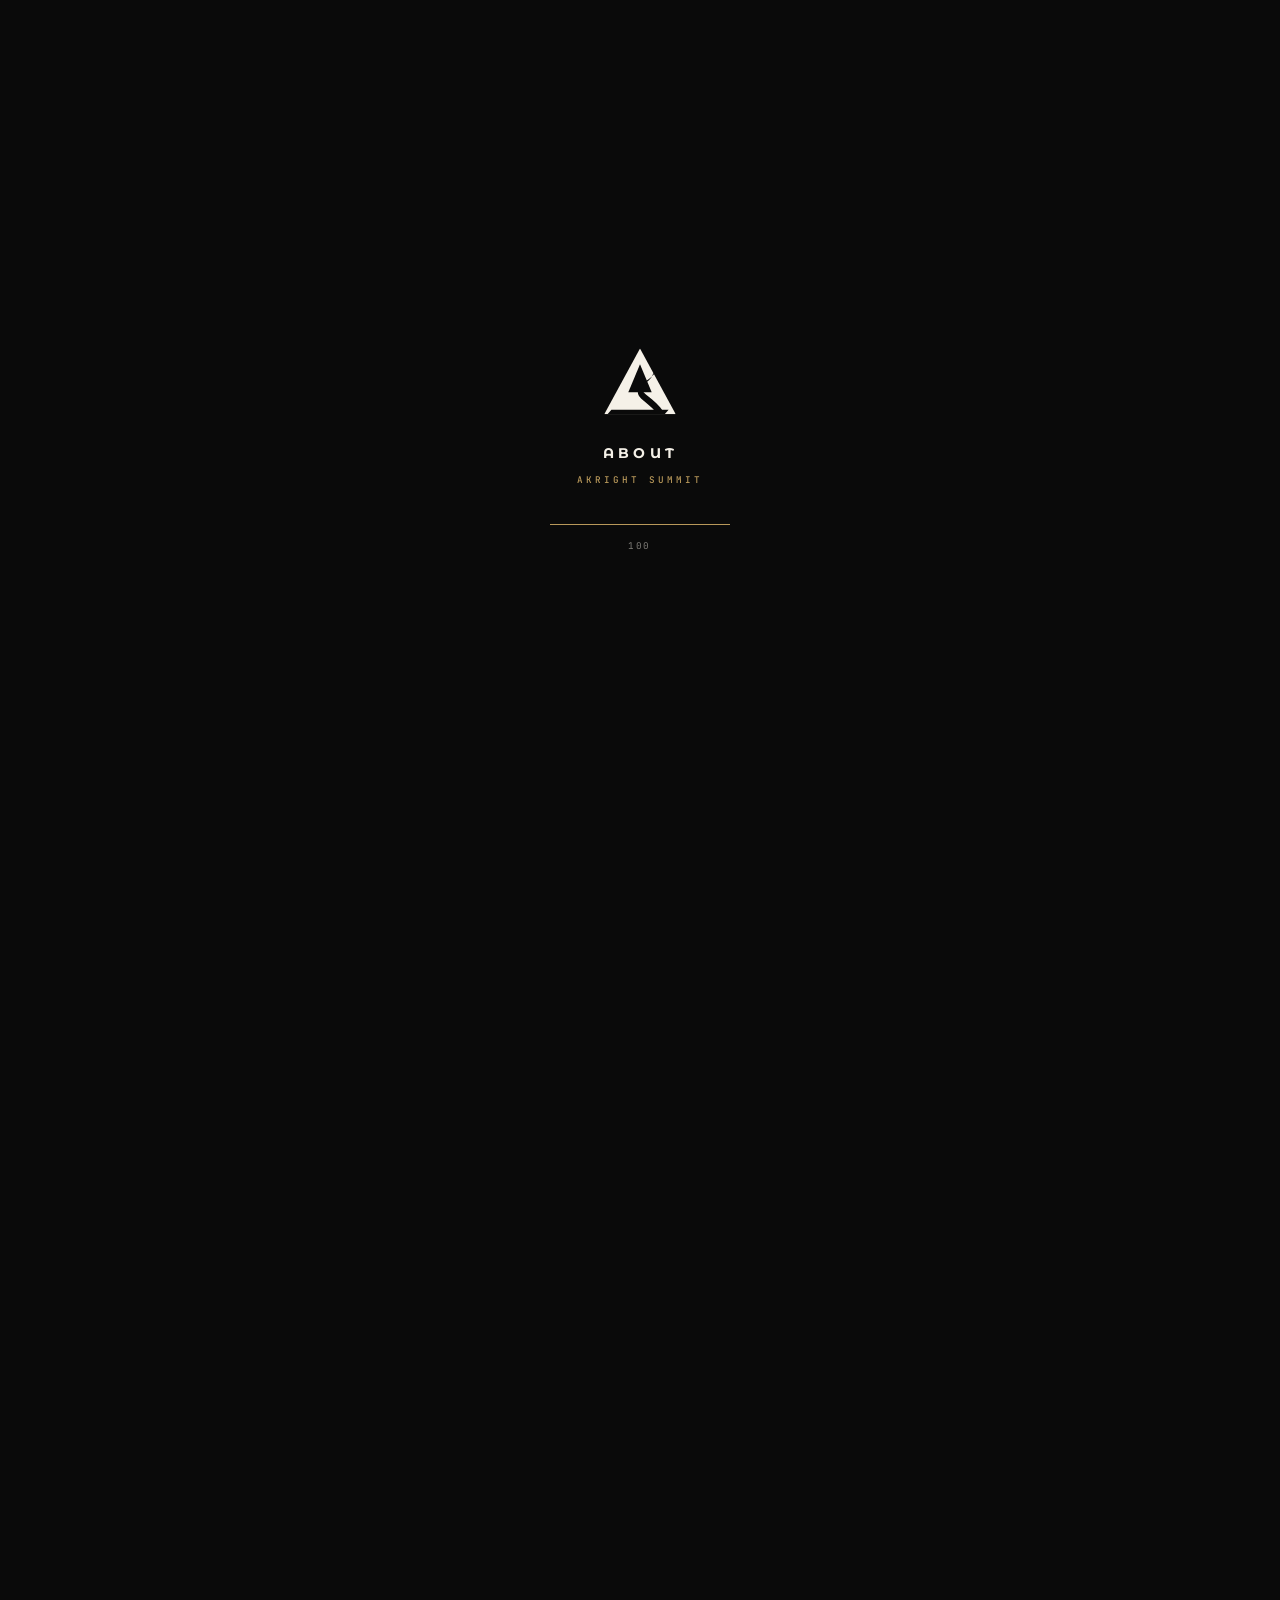
==== about/index.html @ 15108cf9 "first commit" ====
<!DOCTYPE html>
<html lang="en" class="">
<head>
<meta charset="UTF-8">
<meta name="viewport" content="width=device-width, initial-scale=1.0, viewport-fit=cover">
<meta name="theme-color" content="#0A0A0A">
<title>About — Akright Summit · The Reading Culture Restoration Foundation</title>
<meta name="description" content="The story behind Akright Summit — the Silicon Valley of Africa. A partnership between Akright City Knowledge & Innovation Hub and Oakdale Brook Mentorship.">
<script>document.documentElement.classList.add('js')</script>
<link rel="preconnect" href="https://fonts.googleapis.com">
<link rel="preconnect" href="https://fonts.gstatic.com" crossorigin>
<link href="https://fonts.googleapis.com/css2?family=Montserrat:wght@300;400;500;600;700;800;900&family=Inter:wght@300;400;500;600;700&family=JetBrains+Mono:wght@400;500&display=swap" rel="stylesheet">
<link rel="stylesheet" href="../assets/css/style.css">
<link rel="icon" type="image/svg+xml" href="../assets/logo/logo.svg">
</head>
<body class="loading">

<div class="scroll-progress" id="scrollProgress" aria-hidden="true"></div>

<div id="loader" role="status" aria-label="Loading">
  <div class="loader-mark">
    <svg viewBox="0 0 240 220" xmlns="http://www.w3.org/2000/svg" fill="currentColor">
      <defs><clipPath id="ld-clip"><path d="M120 8 L230 210 L10 210 Z"/></clipPath></defs>
      <g clip-path="url(#ld-clip)"><rect width="240" height="220"/><path d="M120 56 L156 142 L84 142 Z" fill="#0A0A0A"/><path d="M168 56 C 178 76, 158 96, 138 108 C 116 120, 122 138, 144 154 C 162 168, 180 184, 192 202 L 168 202 C 156 188, 138 174, 124 162 C 108 148, 110 130, 130 118 C 152 106, 168 88, 158 64 Z" fill="#0A0A0A"/><path d="M32 196 L208 196 L196 210 L20 210 Z" fill="#0A0A0A"/></g>
    </svg>
  </div>
  <div class="loader-brand">ABOUT</div>
  <div class="loader-sub">Akright Summit</div>
  <div class="loader-track"><div class="loader-bar"></div></div>
  <div class="loader-pct">000</div>
</div>

<nav class="nav" id="nav" aria-label="Primary">
  <a href="../index.html" class="nav-logo">
    <svg class="lg" viewBox="0 0 240 220" xmlns="http://www.w3.org/2000/svg" fill="currentColor" aria-hidden="true">
      <defs><clipPath id="nv-clip"><path d="M120 8 L230 210 L10 210 Z"/></clipPath></defs>
      <g clip-path="url(#nv-clip)"><rect width="240" height="220"/><path d="M120 56 L156 142 L84 142 Z" fill="#0A0A0A"/><path d="M168 56 C 178 76, 158 96, 138 108 C 116 120, 122 138, 144 154 C 162 168, 180 184, 192 202 L 168 202 C 156 188, 138 174, 124 162 C 108 148, 110 130, 130 118 C 152 106, 168 88, 158 64 Z" fill="#0A0A0A"/><path d="M32 196 L208 196 L196 210 L20 210 Z" fill="#0A0A0A"/></g>
    </svg>
    <span class="lg-text"><span class="top">AKRIGHT</span><span class="bot">SUMMIT</span></span>
  </a>
  <ul class="nav-links">
    <li><a href="../index.html">Home</a></li>
    <li><a href="../about/" class="active">About</a></li>
    <li><a href="../hub/">The Hub</a></li>
    <li><a href="../programs/">Programs</a></li>
    <li><a href="../launch/">Launch</a></li>
    <li><a href="../sponsor/">Sponsor</a></li>
  </ul>
  <a href="../launch/" class="nav-cta" data-magnetic="0.15">RSVP <span>→</span></a>
  <button class="nav-toggle" id="navToggle" aria-label="Toggle menu" aria-controls="mobileNav" aria-expanded="false"><span></span><span></span><span></span></button>
</nav>

<div class="mobile-nav" id="mobileNav" aria-hidden="true">
  <ul>
    <li><a href="../index.html">Home</a></li><li><a href="../about/">About</a></li><li><a href="../hub/">The Hub</a></li><li><a href="../programs/">Programs</a></li><li><a href="../launch/">Launch</a></li><li><a href="../sponsor/">Sponsor</a></li><li><a href="../contact/">Contact</a></li>
  </ul>
  <div class="mn-foot">29 August 2026 · Akright City, Uganda · <a href="mailto:hello@akrightsummit.org">hello@akrightsummit.org</a></div>
</div>

<header class="page-hero">
  <div class="container">
    <div class="crumbs"><a href="../index.html">Home</a> <span class="sep">/</span> <span>About</span></div>
    <div class="page-hero-eyebrow">Our Story · The Movement</div>
    <h1 class="page-hero-title">Built to <span class="gold">raise</span> Uganda's next generation.</h1>
    <p class="page-hero-sub">A school-powered movement under the Reading Culture Restoration Foundation — born of two organisations who together turn reading into enterprise and character into capability.</p>
    <div class="page-hero-meta">
      <div class="item"><div class="k">Foundation</div><div class="v">RCRF</div></div>
      <div class="item"><div class="k">Partners</div><div class="v">Akright × Oakdale</div></div>
      <div class="item"><div class="k">Launching</div><div class="v"><span class="gold">29 August</span> 2026</div></div>
      <div class="item"><div class="k">Headquarters</div><div class="v">Akright City, Uganda</div></div>
    </div>
  </div>
</header>

<section class="section">
  <div class="container split">
    <div class="split-sticky">
      <div class="eyebrow reveal"><span class="num">01</span><span class="line"></span><span>The Origin</span></div>
      <h2 class="h-section reveal d1">A response to a <span class="gold">national</span> shift.</h2>
    </div>
    <div>
      <p class="statement reveal">Uganda's young people are <span class="gold">reading less and scrolling more</span> — <span class="light">and the long-form thinking that builds nations is thinning out with every generation.</span></p>
      <div style="margin-top:40px" class="reveal d1">
        <p class="body-text">Akright Summit is not a literacy programme. It is an intellectual and societal transformation movement designed to produce readers, thinkers, innovators, creators, entrepreneurs, researchers, and transformational leaders — through structured reading, mentorship, public competition, and recognition.</p>
        <p class="body-text">We believe societies are built by thinkers, innovators, and visionaries — and they are developed through disciplined reading, intellectual engagement, mentorship, and the practical application of knowledge in the real world.</p>
        <p class="body-text">The journey is deliberate: <strong style="color:var(--paper); font-weight:500;">Student gets the book → Student reads &amp; prepares → School holds internal competition → Top students advance → Winners gain recognition → Students pitch ideas and connect to leaders</strong>.</p>
      </div>
      <div class="quote-card reveal d2">
        <div class="label">Strategic Line</div>
        <p class="qt">"Akright Summit turns reading into competition, competition into confidence, and confidence into enterprise thinking."</p>
        <p class="att">Reading Culture Restoration Foundation <span class="gold">·</span> Vision Brief</p>
      </div>
    </div>
  </div>
</section>

<section class="section darker">
  <div class="container">
    <div class="section-head">
      <div>
        <div class="eyebrow reveal"><span class="num">02</span><span class="line"></span><span>Vision &amp; Mission</span></div>
        <h2 class="h-section reveal d1">Why we exist.</h2>
      </div>
      <div class="right reveal d2"><p>The Foundation operates on two clear sentences — every program, every partnership, every decision pulls back to these.</p></div>
    </div>
    <div class="zones reveal d1">
      <div class="zone">
        <div class="zone-num">Vision</div>
        <h3 class="zone-name">Raise a generation of knowledgeable, innovative, purpose-driven, and solution-oriented young people.</h3>
        <p class="zone-desc">Through the restoration of a strong reading culture across schools, families, and communities — beginning in Uganda, spreading across the continent.</p>
      </div>
      <div class="zone">
        <div class="zone-num">Mission</div>
        <h3 class="zone-name">Create transformational platforms, mentorship systems, reading programmes, and innovation opportunities.</h3>
        <p class="zone-desc">That inspire young people to read deeply, think intelligently, innovate boldly, and apply knowledge practically — for personal, national, and global transformation.</p>
      </div>
    </div>
  </div>
</section>

<section class="section">
  <div class="container">
    <div class="section-head">
      <div>
        <div class="eyebrow reveal"><span class="num">03</span><span class="line"></span><span>The Partnership</span></div>
        <h2 class="h-section reveal d1">Two organisations.<br><span class="light">One whole-person promise.</span></h2>
      </div>
    </div>
    <div class="tca-grid reveal d1" style="grid-template-columns:1fr 1fr;">
      <div class="tca-item" style="border-right:1px solid var(--line);">
        <div class="tca-letter" style="font-size:clamp(2.2rem,3.6vw,3rem)">Akright City</div>
        <h3 class="tca-name" style="margin-top:14px">Knowledge &amp; Innovation Hub</h3>
        <p class="tca-desc">Focused on intellectual development, knowledge acquisition, critical thinking, innovation, entrepreneurship, and creativity. The mind side of the partnership — where ideas are built into outcomes.</p>
      </div>
      <div class="tca-item">
        <div class="tca-letter" style="font-size:clamp(2.2rem,3.6vw,3rem)">Oakdale Brook</div>
        <h3 class="tca-name" style="margin-top:14px">Mentorship</h3>
        <p class="tca-desc">Focused on character formation, identity development, values-based mentorship, emotional well-being, and personal growth. The heart side of the partnership — where character is shaped.</p>
      </div>
    </div>
    <p class="reveal d2" style="margin-top:32px; text-align:center; font-family:var(--mono); font-size:0.66rem; letter-spacing:0.22em; color:var(--gold); text-transform:uppercase;">Together: intelligent · ethical · emotionally healthy · compassionate · visionary · innovative</p>
  </div>
</section>

<section class="section darker">
  <div class="container">
    <div class="section-head">
      <div>
        <div class="eyebrow reveal"><span class="num">04</span><span class="line"></span><span>The Founder</span></div>
        <h2 class="h-section reveal d1">A founder<br><span class="gold">with a vision.</span></h2>
      </div>
      <div class="right reveal d2"><p>Dr. Anatoli Kamugisha is the founder of Akright City and the driving force behind the Summit — a builder turned visionary who is now reshaping youth thinking culture across Uganda.</p></div>
    </div>
    <div class="team reveal d1" style="grid-template-columns:repeat(4,1fr);">
      <div class="team-member">
        <div class="team-photo">
          <svg viewBox="0 0 200 280" preserveAspectRatio="xMidYMid slice" xmlns="http://www.w3.org/2000/svg">
            <defs><linearGradient id="tg1" x1="0%" y1="0%" x2="0%" y2="100%"><stop offset="0%" stop-color="#2A2520"/><stop offset="100%" stop-color="#0A0A0A"/></linearGradient></defs>
            <rect width="200" height="280" fill="url(#tg1)"/>
            <circle cx="100" cy="110" r="48" fill="#B8985A" opacity="0.9"/>
            <path d="M30 280 Q40 200 100 195 Q160 200 170 280 Z" fill="#8E7340" opacity="0.85"/>
          </svg>
        </div>
        <div class="team-info">
          <div class="team-name">Dr. Anatoli Kamugisha</div>
          <div class="team-role">Founder · Visionary</div>
          <div class="team-bio">Founder of Akright City. Property developer turned youth-thinking advocate. The driving conviction behind the Summit.</div>
        </div>
      </div>
      <div class="team-member">
        <div class="team-photo">
          <svg viewBox="0 0 200 280" preserveAspectRatio="xMidYMid slice" xmlns="http://www.w3.org/2000/svg">
            <defs><linearGradient id="tg2" x1="0%" y1="0%" x2="0%" y2="100%"><stop offset="0%" stop-color="#252220"/><stop offset="100%" stop-color="#0A0A0A"/></linearGradient></defs>
            <rect width="200" height="280" fill="url(#tg2)"/>
            <circle cx="100" cy="110" r="48" fill="#D4B873" opacity="0.85"/>
            <path d="M30 280 Q40 200 100 195 Q160 200 170 280 Z" fill="#B8985A" opacity="0.85"/>
          </svg>
        </div>
        <div class="team-info">
          <div class="team-name">Programme Director</div>
          <div class="team-role">School Pipeline · Recruitment</div>
          <div class="team-bio">Building the 36-school pipeline, coordinating LOIs, training school coordinators across the first wave.</div>
        </div>
      </div>
      <div class="team-member">
        <div class="team-photo">
          <svg viewBox="0 0 200 280" preserveAspectRatio="xMidYMid slice" xmlns="http://www.w3.org/2000/svg">
            <defs><linearGradient id="tg3" x1="0%" y1="0%" x2="0%" y2="100%"><stop offset="0%" stop-color="#2C2520"/><stop offset="100%" stop-color="#0A0A0A"/></linearGradient></defs>
            <rect width="200" height="280" fill="url(#tg3)"/>
            <circle cx="100" cy="110" r="48" fill="#B8985A" opacity="0.85"/>
            <path d="M30 280 Q40 200 100 195 Q160 200 170 280 Z" fill="#8E7340" opacity="0.95"/>
          </svg>
        </div>
        <div class="team-info">
          <div class="team-name">Operations Lead</div>
          <div class="team-role">Hub Build · Execution</div>
          <div class="team-bio">Site transformation, finishings, signage, and the launch-week operations rhythm. The maker behind the visible proof.</div>
        </div>
      </div>
      <div class="team-member">
        <div class="team-photo">
          <svg viewBox="0 0 200 280" preserveAspectRatio="xMidYMid slice" xmlns="http://www.w3.org/2000/svg">
            <defs><linearGradient id="tg4" x1="0%" y1="0%" x2="0%" y2="100%"><stop offset="0%" stop-color="#252320"/><stop offset="100%" stop-color="#0A0A0A"/></linearGradient></defs>
            <rect width="200" height="280" fill="url(#tg4)"/>
            <circle cx="100" cy="110" r="48" fill="#D4B873" opacity="0.95"/>
            <path d="M30 280 Q40 200 100 195 Q160 200 170 280 Z" fill="#B8985A" opacity="0.9"/>
          </svg>
        </div>
        <div class="team-info">
          <div class="team-name">Partnerships Lead</div>
          <div class="team-role">Sponsors · Government</div>
          <div class="team-bio">Building relationships with corporates, government, embassies, and civil society around the Summit's growth.</div>
        </div>
      </div>
    </div>
  </div>
</section>

<section class="section">
  <div class="container">
    <div class="eyebrow reveal" style="margin-bottom:40px"><span class="num">05</span><span class="line"></span><span>Numbers Behind the Movement</span></div>
    <div class="stats reveal d1">
      <div class="stat">
        <div class="n"><span data-count="2002" data-dur="2000">0</span></div>
        <div class="l">Akright City Founded</div>
        <div class="d">More than two decades of building communities, now turning to building minds.</div>
      </div>
      <div class="stat">
        <div class="n"><span data-count="1300" data-dur="2000">0</span><span class="suf">ac</span></div>
        <div class="l">Akright City Footprint</div>
        <div class="d">Acres of planned community along the Kampala–Entebbe road.</div>
      </div>
      <div class="stat">
        <div class="n">RCRF</div>
        <div class="l">The Foundation</div>
        <div class="d">Reading Culture Restoration Foundation — the umbrella under which the Summit operates.</div>
      </div>
      <div class="stat">
        <div class="n"><span class="gold">2026</span></div>
        <div class="l">Year of Launch</div>
        <div class="d">29 August 2026 — the public launch of the movement at Akright City.</div>
      </div>
    </div>
  </div>
</section>

<section class="section">
  <div class="container manifesto reveal">
    <p class="manifesto-q">A student should feel: <span class="gold">I can represent my school. I can be seen. I can win. I can build something.</span></p>
    <p class="manifesto-attr">Brand Promise <span class="gold">·</span> To the Student</p>
  </div>
</section>

<section class="section darker">
  <div class="container cta">
    <div class="eyebrow reveal" style="justify-content:center"><span class="line"></span><span>Be Part</span><span class="line"></span></div>
    <h2 class="cta-title reveal d1" style="margin-top:20px">Make this <span class="gold">yours</span>.</h2>
    <p class="cta-sub reveal d2">Student, school, parent, partner, mentor, or media — the Summit needs you. RSVP for 29 August, partner with us, or simply stay close as we build.</p>
    <div class="cta-actions reveal d2">
      <a href="../launch/" class="btn btn-gold" data-magnetic="0.15">RSVP to the Launch <span class="arrow">→</span></a>
      <a href="../sponsor/" class="btn btn-secondary" data-magnetic="0.12">Become a Sponsor</a>
    </div>
  </div>
</section>

<footer class="footer">
  <div class="container">
    <div class="footer-top">
      <div class="footer-brand">
        <div class="lg">
          <svg viewBox="0 0 240 220" xmlns="http://www.w3.org/2000/svg" fill="currentColor" aria-hidden="true">
            <defs><clipPath id="fb-clip"><path d="M120 8 L230 210 L10 210 Z"/></clipPath></defs>
            <g clip-path="url(#fb-clip)"><rect width="240" height="220"/><path d="M120 56 L156 142 L84 142 Z" fill="#0A0A0A"/><path d="M168 56 C 178 76, 158 96, 138 108 C 116 120, 122 138, 144 154 C 162 168, 180 184, 192 202 L 168 202 C 156 188, 138 174, 124 162 C 108 148, 110 130, 130 118 C 152 106, 168 88, 158 64 Z" fill="#0A0A0A"/><path d="M32 196 L208 196 L196 210 L20 210 Z" fill="#0A0A0A"/></g>
          </svg>
          <span class="lg-text"><span class="top">AKRIGHT</span><span class="bot">SUMMIT</span></span>
        </div>
        <p class="footer-tag">Raising a generation of thinkers — the Silicon Valley of Africa. Launching 29 August 2026 at Akright City, Uganda.</p>
        <div class="footer-socials"><a href="#" class="f-soc">IG</a><a href="#" class="f-soc">LI</a><a href="#" class="f-soc">X</a><a href="#" class="f-soc">YT</a></div>
      </div>
      <div class="footer-col"><h5>Explore</h5><ul><li><a href="../about/">About</a></li><li><a href="../hub/">The Hub</a></li><li><a href="../programs/">Programs</a></li><li><a href="../launch/">The Launch</a></li><li><a href="../sponsor/">Sponsorship</a></li></ul></div>
      <div class="footer-col"><h5>Get Involved</h5><ul><li><a href="../launch/">RSVP to Launch</a></li><li><a href="../contact/">School LOI</a></li><li><a href="../sponsor/">Sponsor</a></li><li><a href="../contact/">Mentor / Speak</a></li><li><a href="../contact/">Press</a></li></ul></div>
      <div class="footer-col"><h5>Stay Close</h5>
        <p style="font-family:var(--sans); font-size:0.88rem; color:rgba(245,241,232,0.6); line-height:1.65;">Weekly notes on the road to 29 August.</p>
        <form class="newsletter" onsubmit="return aksSubscribe(event)"><input type="email" placeholder="Your email" required><button type="submit">→</button></form>
      </div>
    </div>
    <div class="footer-bottom">
      <div class="footer-copy">© <span>Akright Summit</span> 2026 · A Reading Culture Restoration Foundation initiative.</div>
      <div class="footer-copy">Crafted by NS Creative · Uganda</div>
    </div>
  </div>
</footer>

<button class="to-top" id="toTop" aria-label="Back to top">↑</button>
<script src="../assets/js/script.js"></script>
</body>
</html>
---- assets/css/style.css ----
/* ====================================================================
   AKRIGHT SUMMIT v4 — PROFESSIONAL MULTI-PAGE
   Type: Montserrat (display) · Inter (body) · JetBrains Mono (labels)
   Launch: 29 August 2026 · Akright City, Uganda
   ==================================================================== */

:root{
  /* Palette */
  --black:        #0A0A0A;
  --black-2:      #111111;
  --black-3:      #181818;
  --black-4:      #242424;
  --black-5:      #2E2E2E;
  --ink:          #0A0A0A;
  --ink-2:        #2A2A2A;
  --ink-soft:     #4A4A4A;
  --ink-faint:    #8A8A8A;
  --paper:        #F5F1E8;
  --paper-2:      #ECE6D5;
  --paper-3:      #E2DAC3;
  --cream:        #FBF8F0;
  --white:        #FFFFFF;
  --gold:         #B8985A;
  --gold-light:   #D4B873;
  --gold-deep:    #8E7340;
  --gold-bright:  #E4C77A;

  --line:         rgba(245,241,232,0.10);
  --line-soft:    rgba(245,241,232,0.05);
  --line-strong:  rgba(245,241,232,0.18);
  --line-dark:    rgba(10,10,10,0.10);
  --line-dark-soft: rgba(10,10,10,0.05);
  --line-dark-strong: rgba(10,10,10,0.2);

  /* Type */
  --display: 'Montserrat', -apple-system, BlinkMacSystemFont, sans-serif;
  --sans:    'Inter', -apple-system, BlinkMacSystemFont, 'Segoe UI', sans-serif;
  --mono:    'JetBrains Mono', ui-monospace, 'SF Mono', Menlo, monospace;

  /* Type scale */
  --fs-xs:    0.625rem;
  --fs-sm:    0.75rem;
  --fs-base:  1rem;
  --fs-lg:    1.125rem;
  --fs-xl:    1.25rem;
  --fs-2xl:   1.5rem;
  --fs-3xl:   clamp(1.75rem, 3vw, 2.25rem);
  --fs-4xl:   clamp(2.25rem, 5vw, 3.5rem);
  --fs-5xl:   clamp(3rem, 7vw, 5rem);
  --fs-hero:  clamp(3.25rem, 8.5vw, 8rem);
  --fs-mega:  clamp(4rem, 12vw, 11rem);

  /* Motion */
  --ease:    cubic-bezier(0.22, 1, 0.36, 1);
  --ease-soft: cubic-bezier(0.4, 0, 0.2, 1);
  --ease-expo: cubic-bezier(0.16, 1, 0.3, 1);

  /* Rhythm */
  --pad-x:    clamp(24px, 6vw, 80px);
  --pad-y:    clamp(80px, 12vh, 160px);
  --pad-y-sm: clamp(56px, 8vh, 96px);
  --max:      1280px;
  --max-narrow: 1080px;
  --max-wide: 1440px;

  color-scheme: dark;
}

/* ==================== Reset ==================== */
*, *::before, *::after{ margin:0; padding:0; box-sizing:border-box; }

html{
  font-size:16px;
  -webkit-text-size-adjust:100%;
  scroll-behavior:smooth;
  overflow-x:hidden;
}

body{
  background:var(--black);
  color:var(--paper);
  font-family:var(--sans);
  font-weight:400;
  font-size:var(--fs-base);
  line-height:1.6;
  min-height:100svh;
  overflow-x:hidden;
  -webkit-font-smoothing:antialiased;
  -moz-osx-font-smoothing:grayscale;
  text-rendering:optimizeLegibility;
  font-feature-settings: "ss01", "cv11";
}

::selection{ background:var(--gold); color:var(--black); }

::-webkit-scrollbar{ width:8px; }
::-webkit-scrollbar-track{ background:var(--black-2); }
::-webkit-scrollbar-thumb{ background:var(--gold-deep); }
::-webkit-scrollbar-thumb:hover{ background:var(--gold); }

img, svg, video{ display:block; max-width:100%; height:auto; }
a{ color:inherit; text-decoration:none; }
button{ font:inherit; background:none; border:none; cursor:pointer; color:inherit; }
input, textarea, select{ font:inherit; color:inherit; }

:focus-visible{ outline:2px solid var(--gold); outline-offset:3px; }

/* ==================== Typography ==================== */
.display{
  font-family:var(--display); font-weight:700;
  line-height:0.96; letter-spacing:-0.025em;
}

.eyebrow{
  display:inline-flex; align-items:center; gap:14px;
  font-family:var(--mono);
  font-size:var(--fs-xs); font-weight:500;
  letter-spacing:0.24em; text-transform:uppercase;
  color:var(--gold);
}
.eyebrow .line{ width:32px; height:1px; background:var(--gold); display:inline-block; opacity:0.7; }
.eyebrow .num{ color:var(--gold-light); }

.h-section{
  font-family:var(--display); font-weight:700;
  font-size:var(--fs-5xl);
  line-height:1; letter-spacing:-0.03em;
  color:var(--paper);
  margin-top:24px;
}
.h-section .gold{ color:var(--gold); }
.h-section .light{ font-weight:300; color:var(--ink-faint); }

.lede{
  font-family:var(--sans); font-weight:300;
  font-size:clamp(1.05rem, 1.4vw, 1.25rem);
  line-height:1.65;
  color:rgba(245,241,232,0.75);
}
.body-text{
  font-size:1rem; font-weight:400;
  line-height:1.7;
  color:rgba(245,241,232,0.7);
}
.body-text + .body-text{ margin-top:1.25em; }

.text-gold{ color:var(--gold); }
.text-faint{ color:rgba(245,241,232,0.45); }

.label{
  font-family:var(--mono);
  font-size:0.62rem; font-weight:500;
  letter-spacing:0.22em; text-transform:uppercase;
  color:var(--gold);
}

/* ==================== Layout ==================== */
.section{ padding:var(--pad-y) var(--pad-x); position:relative; z-index:3; }
.section.tight{ padding-block:var(--pad-y-sm); }
.section.light{ background:var(--paper); color:var(--ink); }
.section.light .h-section{ color:var(--ink); }
.section.light .body-text{ color:var(--ink-soft); }
.section.light .lede{ color:var(--ink-soft); }
.section.light .eyebrow{ color:var(--gold-deep); }
.section.light .eyebrow .num{ color:var(--gold-deep); }
.section.light .eyebrow .line{ background:var(--gold-deep); }
.section.light .label{ color:var(--gold-deep); }
.section.light .text-faint{ color:rgba(10,10,10,0.45); }
.section.dark{ background:var(--black); }
.section.darker{ background:#050505; }

.container{ max-width:var(--max); margin:0 auto; width:100%; }
.container.narrow{ max-width:var(--max-narrow); }
.container.wide{ max-width:var(--max-wide); }

/* ==================== Buttons ==================== */
.btn{
  display:inline-flex; align-items:center; gap:10px;
  font-family:var(--sans);
  font-size:0.82rem; font-weight:600;
  padding:18px 30px;
  min-height:52px;
  border:1px solid transparent;
  cursor:pointer; position:relative; overflow:hidden;
  transition:color .35s var(--ease), background .35s var(--ease), border-color .35s var(--ease), transform .25s var(--ease);
  white-space:nowrap;
  isolation:isolate; will-change:transform;
  border-radius:0;
  text-align:center; justify-content:center;
}
.btn:active{ transform:scale(0.98); }
.btn .arrow{ display:inline-block; transition:transform .35s var(--ease); font-weight:400; }
.btn:hover .arrow{ transform:translateX(5px); }

.btn-primary{ background:var(--paper); color:var(--black); border-color:var(--paper); }
.btn-primary:hover{ background:var(--gold); border-color:var(--gold); color:var(--black); }
.btn-gold{ background:var(--gold); color:var(--black); border-color:var(--gold); }
.btn-gold:hover{ background:var(--gold-bright); border-color:var(--gold-bright); }
.btn-secondary{ background:transparent; color:var(--paper); border-color:rgba(245,241,232,0.25); }
.btn-secondary:hover{ border-color:var(--paper); background:rgba(245,241,232,0.05); }
.btn-sm{ padding:13px 22px; min-height:42px; font-size:0.75rem; }
.btn-lg{ padding:22px 36px; min-height:60px; font-size:0.88rem; }

.section.light .btn-primary{ background:var(--ink); color:var(--paper); border-color:var(--ink); }
.section.light .btn-primary:hover{ background:var(--gold); border-color:var(--gold); color:var(--ink); }
.section.light .btn-secondary{ color:var(--ink); border-color:rgba(10,10,10,0.2); }
.section.light .btn-secondary:hover{ border-color:var(--ink); background:rgba(10,10,10,0.04); }

.text-link{
  display:inline-flex; align-items:center; gap:8px;
  font-family:var(--sans); font-size:0.85rem; font-weight:500;
  color:var(--paper); position:relative;
}
.text-link::after{
  content:''; position:absolute; left:0; bottom:-3px;
  width:100%; height:1px; background:var(--gold);
  transform:scaleX(0); transform-origin:left;
  transition:transform .4s var(--ease);
}
.text-link:hover::after{ transform:scaleX(1); }
.text-link .arrow{ transition:transform .35s var(--ease); }
.text-link:hover .arrow{ transform:translateX(5px); }
.section.light .text-link{ color:var(--ink); }
.section.light .text-link::after{ background:var(--gold-deep); }

/* ==================== Navigation ==================== */
.nav{
  position:fixed; top:0; left:0; right:0; z-index:900;
  display:flex; align-items:center; justify-content:space-between;
  padding:20px var(--pad-x);
  transition:padding .35s var(--ease), background .35s var(--ease), border-color .35s var(--ease), transform .5s var(--ease);
  border-bottom:1px solid transparent;
}
.nav.scrolled{
  background:rgba(10,10,10,0.88);
  backdrop-filter:blur(22px) saturate(140%);
  -webkit-backdrop-filter:blur(22px) saturate(140%);
  border-bottom:1px solid var(--line);
  padding:14px var(--pad-x);
}
.nav.hidden{ transform:translateY(-100%); }

.nav-logo{
  display:flex; align-items:center; gap:12px;
  position:relative; z-index:2; color:var(--paper);
}
.nav-logo .lg{ width:30px; height:auto; transition:transform .6s var(--ease); }
.nav-logo:hover .lg{ transform:rotate(-8deg); }
.nav-logo .lg-text{ display:flex; flex-direction:column; line-height:1; }
.nav-logo .lg-text .top{
  font-family:var(--display); font-size:0.95rem; font-weight:700;
  letter-spacing:0.12em; color:var(--paper);
}
.nav-logo .lg-text .bot{
  font-family:var(--mono); font-size:0.5rem; font-weight:500;
  letter-spacing:0.36em; color:var(--gold);
  margin-top:4px; text-transform:uppercase;
}

.nav-links{ display:flex; align-items:center; gap:28px; list-style:none; }
.nav-links a{
  font-family:var(--sans);
  font-size:0.82rem; font-weight:500;
  color:rgba(245,241,232,0.7);
  position:relative;
  transition:color .3s;
  padding:8px 0;
  min-height:44px;
  display:inline-flex; align-items:center;
}
.nav-links a:hover, .nav-links a.active{ color:var(--paper); }
.nav-links a.active::before{
  content:''; position:absolute; bottom:6px; left:50%;
  width:4px; height:4px; background:var(--gold); border-radius:50%;
  transform:translateX(-50%);
}

.nav-cta{
  font-family:var(--sans);
  font-size:0.82rem; font-weight:600;
  color:var(--black); background:var(--paper);
  padding:12px 22px; min-height:44px;
  transition:background .3s var(--ease), color .3s var(--ease);
  display:inline-flex; align-items:center; gap:8px;
}
.nav-cta:hover{ background:var(--gold); color:var(--black); }

.nav-toggle{
  display:none; flex-direction:column; gap:6px;
  width:36px; height:44px;
  cursor:pointer; background:none; border:none;
  align-items:center; justify-content:center;
  position:relative; z-index:1001;
}
.nav-toggle span{ width:24px; height:1.5px; background:var(--paper); transition:transform .35s var(--ease), opacity .25s; display:block; }

/* Mobile drawer */
.mobile-nav{
  position:fixed; inset:0; z-index:999;
  background:var(--black);
  display:flex; flex-direction:column; justify-content:center;
  padding:0 var(--pad-x);
  transform:translateY(-100%);
  transition:transform .6s var(--ease);
  overflow-y:auto;
}
.mobile-nav.open{ transform:translateY(0); }
.mobile-nav > ul{ list-style:none; counter-reset:mnav; }
.mobile-nav li{ overflow:hidden; }
.mobile-nav > ul > li > a{
  display:flex; align-items:baseline; gap:16px;
  font-family:var(--display);
  font-size:clamp(1.6rem, 7.5vw, 2.6rem);
  font-weight:700; line-height:1.3;
  letter-spacing:-0.02em;
  color:var(--paper);
  padding:6px 0;
  transform:translateY(110%);
  transition:transform .65s var(--ease), color .3s, padding-left .3s var(--ease);
}
.mobile-nav > ul > li > a::before{
  counter-increment:mnav;
  content:'0' counter(mnav);
  font-family:var(--mono);
  font-size:0.55rem; font-weight:500;
  letter-spacing:0.22em;
  color:var(--gold);
  vertical-align:super; opacity:0.7;
  flex-shrink:0;
}
.mobile-nav.open > ul > li > a{ transform:translateY(0); }
.mobile-nav.open > ul > li:nth-child(1) > a{ transition-delay:.15s; }
.mobile-nav.open > ul > li:nth-child(2) > a{ transition-delay:.21s; }
.mobile-nav.open > ul > li:nth-child(3) > a{ transition-delay:.27s; }
.mobile-nav.open > ul > li:nth-child(4) > a{ transition-delay:.33s; }
.mobile-nav.open > ul > li:nth-child(5) > a{ transition-delay:.39s; }
.mobile-nav.open > ul > li:nth-child(6) > a{ transition-delay:.45s; }
.mobile-nav.open > ul > li:nth-child(7) > a{ transition-delay:.51s; }
.mobile-nav > ul > li > a:hover{ color:var(--gold); }
.mobile-nav .mn-foot{
  margin-top:40px; padding-top:24px;
  border-top:1px solid var(--line);
  font-family:var(--mono);
  font-size:0.66rem; letter-spacing:0.12em;
  color:rgba(245,241,232,0.5);
  opacity:0; transform:translateY(20px);
  transition:opacity .5s ease .55s, transform .5s var(--ease) .55s;
}
.mobile-nav.open .mn-foot{ opacity:1; transform:translateY(0); }
.mobile-nav .mn-foot a{ color:var(--gold); }

/* ==================== Preloader ==================== */
html:not(.js) #loader{ display:none; }
.js body.loading{ overflow:hidden; height:100svh; }

#loader{
  position:fixed; inset:0; z-index:9999;
  background:var(--black);
  display:flex; flex-direction:column;
  align-items:center; justify-content:center;
}
#loader.done{ transform:translateY(-100%); transition:transform 1s var(--ease) .15s; }
.loader-mark{
  width:clamp(60px, 9vw, 78px);
  opacity:0; transform:translateY(12px);
  animation:loadIn .8s var(--ease) .15s forwards;
  color:var(--paper);
}
.loader-mark svg{ width:100%; display:block; }
.loader-brand{
  font-family:var(--display); font-weight:700;
  font-size:0.9rem; letter-spacing:0.28em;
  color:var(--paper); margin-top:24px;
  opacity:0; animation:loadIn .8s var(--ease) .3s forwards;
}
.loader-sub{
  font-family:var(--mono);
  font-size:0.58rem; font-weight:500;
  letter-spacing:0.32em; text-transform:uppercase;
  color:var(--gold); margin-top:8px;
  opacity:0; animation:loadIn .8s var(--ease) .45s forwards;
}
.loader-track{
  width:min(180px, 50vw); height:1px;
  background:var(--line); margin-top:36px;
  position:relative; overflow:hidden;
  opacity:0; animation:fadeIn .35s ease .5s forwards;
}
.loader-bar{
  position:absolute; left:0; top:0; height:100%; width:0;
  background:var(--gold);
  animation:loadBar 1.6s var(--ease-soft) .55s forwards;
}
.loader-pct{
  font-family:var(--mono); font-variant-numeric:tabular-nums;
  font-size:0.58rem; letter-spacing:0.2em;
  color:rgba(245,241,232,0.5);
  margin-top:14px;
  opacity:0; animation:fadeIn .35s ease .55s forwards;
}
@keyframes loadIn{ to{ opacity:1; transform:none; } }
@keyframes fadeIn{ to{ opacity:1; } }
@keyframes loadBar{ 0%{width:0} 70%{width:75%} 100%{width:100%} }

/* ==================== Reveals ==================== */
.js .reveal{
  opacity:0; transform:translateY(28px);
  transition:opacity .8s var(--ease), transform .8s var(--ease);
}
.js .reveal.is-visible{ opacity:1; transform:none; }
.js .reveal.d1{ transition-delay:.08s; }
.js .reveal.d2{ transition-delay:.16s; }
.js .reveal.d3{ transition-delay:.24s; }
.js .reveal.d4{ transition-delay:.32s; }
.js .reveal.d5{ transition-delay:.40s; }

/* ==================== Scroll progress + back to top ==================== */
.scroll-progress{
  position:fixed; top:0; left:0;
  height:2px; width:0;
  background:var(--gold);
  z-index:1000;
  transition:width .1s linear;
}
.to-top{
  position:fixed; bottom:24px; right:24px; z-index:600;
  width:44px; height:44px;
  background:var(--paper); color:var(--black);
  display:flex; align-items:center; justify-content:center;
  font-size:0.9rem;
  opacity:0; pointer-events:none; transform:translateY(10px);
  transition:all .4s var(--ease);
  border:none;
}
.to-top.show{ opacity:1; pointer-events:all; transform:none; }
.to-top:hover{ background:var(--gold); }

/* ==================== Hero (home) ==================== */
.hero{
  position:relative; min-height:100svh;
  display:flex; flex-direction:column;
  padding:clamp(120px,16vh,160px) var(--pad-x) clamp(60px,8vh,90px);
  overflow:hidden;
}
.hero::before{
  content:''; position:absolute; inset:0; z-index:0; pointer-events:none;
  background:
    radial-gradient(ellipse 70% 50% at 85% 15%, rgba(184,152,90,0.16), transparent 60%),
    radial-gradient(ellipse 50% 35% at 15% 85%, rgba(184,152,90,0.08), transparent 60%);
}
.hero-meta{
  position:relative; z-index:2;
  display:flex; justify-content:space-between; align-items:center;
  gap:20px; margin-bottom:auto;
  padding-bottom:60px;
  font-family:var(--mono); font-size:0.62rem;
  letter-spacing:0.24em; text-transform:uppercase;
  color:rgba(245,241,232,0.55);
}
.hero-meta .l, .hero-meta .r{ display:flex; align-items:center; gap:14px; flex-wrap:wrap; }
.hero-meta .dot{ width:4px; height:4px; background:var(--gold); border-radius:50%; }

.hero-body{
  position:relative; z-index:2;
  flex:1; display:flex; flex-direction:column; justify-content:flex-end;
}

.hero-eyebrow{
  display:inline-flex; align-items:center; gap:12px;
  font-family:var(--mono);
  font-size:0.7rem; font-weight:500;
  letter-spacing:0.3em; text-transform:uppercase;
  color:var(--gold);
  margin-bottom:32px;
}
.hero-eyebrow::before{ content:''; width:36px; height:1px; background:var(--gold); display:inline-block; }

.hero-title{
  font-family:var(--display); font-size:var(--fs-hero);
  font-weight:800; line-height:0.95;
  letter-spacing:-0.035em; color:var(--paper);
  max-width:16ch;
}
.hero-title .gold{ color:var(--gold); }
.hero-title .light{ font-weight:300; color:var(--ink-faint); }

.hero-sub{
  font-family:var(--sans); font-weight:300;
  font-size:clamp(1rem, 1.2vw, 1.18rem); line-height:1.65;
  color:rgba(245,241,232,0.7);
  max-width:54ch; margin-top:32px;
}

.hero-actions{
  display:flex; gap:12px; flex-wrap:wrap; margin-top:40px;
}

.hero-foot{
  position:relative; z-index:2;
  display:grid; grid-template-columns:repeat(4, 1fr);
  gap:clamp(20px, 2.5vw, 40px);
  margin-top:80px;
  padding-top:32px;
  border-top:1px solid var(--line);
}
.hero-stat .k{
  font-family:var(--mono); font-size:0.58rem; font-weight:500;
  letter-spacing:0.26em; text-transform:uppercase;
  color:rgba(245,241,232,0.5);
}
.hero-stat .v{
  font-family:var(--display); font-weight:700;
  font-size:clamp(1.1rem, 1.6vw, 1.4rem);
  line-height:1; color:var(--paper);
  margin-top:12px; letter-spacing:-0.01em;
}
.hero-stat .v .gold{ color:var(--gold); }

/* hero animation */
.js .hero-anim{ opacity:0; transform:translateY(28px); }
.hero-ready .hero-anim{ animation:heroUp 1s var(--ease-expo) forwards; }
.hero-ready .hero-anim.a1{ animation-delay:.05s }
.hero-ready .hero-anim.a2{ animation-delay:.15s }
.hero-ready .hero-anim.a3{ animation-delay:.27s }
.hero-ready .hero-anim.a4{ animation-delay:.39s }
.hero-ready .hero-anim.a5{ animation-delay:.51s }
.hero-ready .hero-anim.a6{ animation-delay:.63s }
@keyframes heroUp{ to{ opacity:1; transform:none; } }

.js .hero-title .line-wrap{ display:block; overflow:hidden; padding-bottom:0.08em; }
.js .hero-title .line-wrap > span{ display:block; transform:translateY(110%); }
.hero-ready .hero-title .line-wrap > span{ animation:titleUp 1.1s var(--ease-expo) forwards; }
.hero-ready .hero-title .line-wrap.l1 > span{ animation-delay:.15s; }
.hero-ready .hero-title .line-wrap.l2 > span{ animation-delay:.27s; }
.hero-ready .hero-title .line-wrap.l3 > span{ animation-delay:.39s; }
@keyframes titleUp{ to{ transform:translateY(0); } }

/* ==================== Page Hero (inner pages) ==================== */
.page-hero{
  padding:clamp(140px,18vh,200px) var(--pad-x) clamp(60px,9vh,110px);
  position:relative; overflow:hidden;
  border-bottom:1px solid var(--line);
}
.page-hero::before{
  content:''; position:absolute; inset:0; z-index:0; pointer-events:none;
  background:
    radial-gradient(ellipse 50% 40% at 85% 30%, rgba(184,152,90,0.13), transparent 60%);
}
.page-hero .container{ position:relative; z-index:2; }
.page-hero-eyebrow{
  display:inline-flex; align-items:center; gap:12px;
  font-family:var(--mono);
  font-size:0.68rem; font-weight:500;
  letter-spacing:0.3em; text-transform:uppercase;
  color:var(--gold);
  margin-bottom:24px;
}
.page-hero-eyebrow::before{ content:''; width:32px; height:1px; background:var(--gold); display:inline-block; }
.page-hero-title{
  font-family:var(--display); font-weight:800;
  font-size:clamp(2.8rem, 7vw, 6rem);
  line-height:0.96;
  letter-spacing:-0.035em;
  color:var(--paper);
  max-width:16ch;
}
.page-hero-title .gold{ color:var(--gold); }
.page-hero-title .light{ font-weight:300; color:var(--ink-faint); }
.page-hero-sub{
  font-family:var(--sans); font-weight:300;
  font-size:clamp(1.05rem, 1.3vw, 1.22rem); line-height:1.65;
  color:rgba(245,241,232,0.75);
  max-width:60ch; margin-top:28px;
}
.page-hero-meta{
  display:flex; gap:32px; flex-wrap:wrap;
  margin-top:48px; padding-top:24px;
  border-top:1px solid var(--line);
}
.page-hero-meta .item{ display:flex; flex-direction:column; gap:6px; }
.page-hero-meta .k{
  font-family:var(--mono); font-size:0.56rem; font-weight:500;
  letter-spacing:0.24em; text-transform:uppercase;
  color:rgba(245,241,232,0.5);
}
.page-hero-meta .v{
  font-family:var(--display); font-weight:600;
  font-size:1.05rem; color:var(--paper);
  letter-spacing:-0.01em;
}
.page-hero-meta .v .gold{ color:var(--gold); }

/* Breadcrumb */
.crumbs{
  display:flex; align-items:center; gap:10px;
  font-family:var(--mono); font-size:0.6rem; font-weight:500;
  letter-spacing:0.22em; text-transform:uppercase;
  color:rgba(245,241,232,0.45);
  margin-bottom:32px;
}
.crumbs a{ color:rgba(245,241,232,0.45); transition:color .3s; }
.crumbs a:hover{ color:var(--gold); }
.crumbs .sep{ color:var(--gold); opacity:0.6; }

/* ==================== Marquee ==================== */
.marquee{
  background:var(--paper); color:var(--ink);
  padding:18px 0; overflow:hidden;
  position:relative; z-index:3;
  border-block:1px solid var(--paper-3);
}
.marquee-track{ display:flex; width:max-content; animation:marquee 40s linear infinite; }
.marquee:hover .marquee-track{ animation-play-state:paused; }
.marquee-item{
  font-family:var(--display); font-weight:600;
  font-size:0.95rem;
  text-transform:uppercase; letter-spacing:0.18em;
  padding:0 24px;
  display:flex; align-items:center; gap:24px;
  white-space:nowrap;
}
.marquee-item .sep{ display:inline-block; width:6px; height:6px; background:var(--gold); border-radius:50%; }
@keyframes marquee{ to{ transform:translateX(-50%); } }

/* ==================== Section head ==================== */
.section-head{
  display:grid; grid-template-columns:1fr 1fr;
  gap:clamp(32px, 5vw, 80px);
  align-items:end;
  margin-bottom:60px;
}
.section-head .right{ max-width:46ch; }
.section-head .right p{
  font-family:var(--sans); font-weight:300;
  font-size:clamp(1rem, 1.15vw, 1.1rem); line-height:1.7;
  color:rgba(245,241,232,0.65);
}
.section.light .section-head .right p{ color:var(--ink-soft); }

/* ==================== Stats ==================== */
.stats{
  display:grid; grid-template-columns:repeat(4,1fr);
  border-top:1px solid var(--line);
}
.stat{
  padding:48px 24px 16px;
  border-right:1px solid var(--line);
  position:relative;
  transition:background .35s var(--ease);
}
.stat:last-child{ border-right:none; }
.stat:hover{ background:rgba(255,255,255,0.02); }
.stat::after{
  content:''; position:absolute; bottom:-1px; left:0;
  width:0; height:2px; background:var(--gold);
  transition:width .5s var(--ease);
}
.stat:hover::after{ width:100%; }
.stat .n{
  font-family:var(--display); font-weight:800;
  font-size:clamp(2.4rem, 4.2vw, 3.4rem);
  line-height:1; color:var(--paper);
  font-variant-numeric:tabular-nums;
  letter-spacing:-0.03em;
  display:flex; align-items:baseline; gap:4px;
}
.stat .n .suf{ font-size:0.45em; color:var(--gold); font-family:var(--mono); font-weight:500; letter-spacing:0.05em; }
.stat .n .pre{ font-size:0.55em; color:var(--gold); font-weight:600; }
.stat .l{
  font-family:var(--mono); font-size:0.58rem; font-weight:500;
  letter-spacing:0.22em; text-transform:uppercase;
  color:rgba(245,241,232,0.55); margin-top:18px;
}
.stat .d{
  font-family:var(--sans); font-size:0.82rem; line-height:1.6;
  color:rgba(245,241,232,0.55); margin-top:12px;
}
.section.light .stats{ border-color:var(--line-dark); }
.section.light .stat{ border-right-color:var(--line-dark); }
.section.light .stat:hover{ background:rgba(10,10,10,0.025); }
.section.light .stat .n{ color:var(--ink); }
.section.light .stat .l{ color:rgba(10,10,10,0.55); }
.section.light .stat .d{ color:rgba(10,10,10,0.55); }

/* ==================== Split layout ==================== */
.split{
  display:grid; grid-template-columns:0.4fr 0.6fr;
  gap:clamp(40px, 6vw, 100px);
  align-items:start;
}
.split-sticky{ position:sticky; top:120px; }

.statement{
  font-family:var(--display); font-weight:600;
  font-size:clamp(1.6rem, 3vw, 2.4rem);
  line-height:1.25;
  letter-spacing:-0.02em;
  color:var(--paper);
}
.statement .gold{ color:var(--gold); }
.statement .light{ color:var(--ink-faint); font-weight:400; }
.section.light .statement{ color:var(--ink); }
.section.light .statement .light{ color:var(--ink-faint); }

/* Quote card */
.quote-card{
  background:var(--black-2);
  border:1px solid var(--line);
  padding:36px;
  margin-top:48px;
  position:relative;
}
.quote-card::before{
  content:''; position:absolute; top:0; left:0;
  width:80px; height:2px; background:var(--gold);
}
.section.light .quote-card{ background:var(--cream); border-color:var(--line-dark); }
.quote-card .label{ font-family:var(--mono); font-size:0.58rem; letter-spacing:0.24em; color:var(--gold); text-transform:uppercase; }
.quote-card .qt{
  font-family:var(--display); font-weight:500;
  font-size:clamp(1.15rem, 1.7vw, 1.4rem); line-height:1.5;
  color:var(--paper); margin-top:16px;
  letter-spacing:-0.01em;
}
.section.light .quote-card .qt{ color:var(--ink); }
.quote-card .att{
  font-family:var(--mono); font-size:0.62rem; font-weight:500;
  letter-spacing:0.16em; text-transform:uppercase;
  color:rgba(245,241,232,0.55); margin-top:20px;
}
.section.light .quote-card .att{ color:rgba(10,10,10,0.55); }
.quote-card .att .gold{ color:var(--gold); }

/* ==================== Zone grid ==================== */
.zones{
  display:grid;
  grid-template-columns:repeat(2, 1fr);
  gap:16px;
}
.zone{
  background:var(--black-2);
  border:1px solid var(--line);
  padding:40px;
  position:relative;
  transition:border-color .35s var(--ease), background .35s var(--ease);
  display:flex; flex-direction:column;
  min-height:280px;
}
.zone:hover{ border-color:var(--gold); }
.zone::before{
  content:''; position:absolute; top:0; left:0;
  width:0; height:2px; background:var(--gold);
  transition:width .5s var(--ease);
}
.zone:hover::before{ width:100%; }
.zone .zone-num{
  font-family:var(--mono); font-size:0.62rem; font-weight:500;
  letter-spacing:0.24em; color:var(--gold);
}
.zone .zone-name{
  font-family:var(--display); font-weight:700;
  font-size:clamp(1.4rem, 2.2vw, 1.7rem); line-height:1.15;
  color:var(--paper); margin-top:18px;
  letter-spacing:-0.02em;
}
.zone .zone-desc{
  font-family:var(--sans); font-size:0.92rem; line-height:1.65;
  color:rgba(245,241,232,0.6);
  margin-top:14px;
  max-width:38ch;
}
.zone .zone-tags{
  display:flex; gap:10px; flex-wrap:wrap;
  margin-top:auto; padding-top:24px;
}
.zone .zone-tags span{
  font-family:var(--mono); font-size:0.6rem;
  letter-spacing:0.15em; text-transform:uppercase;
  color:rgba(245,241,232,0.5);
  padding:4px 10px; border:1px solid var(--line);
  border-radius:99px;
}
.zone .zone-arrow{
  position:absolute; top:32px; right:32px;
  color:rgba(245,241,232,0.3);
  font-size:1rem;
  transition:color .35s var(--ease), transform .35s var(--ease);
}
.zone:hover .zone-arrow{ color:var(--gold); transform:translate(4px,-4px); }

/* Detailed zone card with image */
.zone-detail{
  display:grid; grid-template-columns:1fr 1fr;
  gap:clamp(24px, 4vw, 60px);
  align-items:center;
  padding:clamp(40px,6vh,80px) 0;
  border-bottom:1px solid var(--line);
}
.zone-detail:last-child{ border-bottom:none; }
.zone-detail.flip{ direction:rtl; }
.zone-detail.flip > *{ direction:ltr; }
.zone-detail .zd-visual{
  position:relative; overflow:hidden;
  aspect-ratio:4/3;
  background:var(--black-2);
  border:1px solid var(--line);
}
.zone-detail .zd-visual svg{ width:100%; height:100%; display:block; }
.zone-detail .zd-content .zd-num{
  font-family:var(--mono); font-size:0.62rem; font-weight:500;
  letter-spacing:0.24em; color:var(--gold); text-transform:uppercase;
}
.zone-detail .zd-content h3{
  font-family:var(--display); font-weight:700;
  font-size:clamp(1.8rem, 3vw, 2.4rem); line-height:1.05;
  color:var(--paper); margin-top:20px;
  letter-spacing:-0.025em;
}
.zone-detail .zd-content p{
  font-family:var(--sans); font-size:1rem; line-height:1.75;
  color:rgba(245,241,232,0.7);
  margin-top:20px;
  max-width:50ch;
}
.zone-detail .zd-content .zd-list{
  list-style:none; margin-top:28px;
  display:flex; flex-direction:column; gap:12px;
}
.zone-detail .zd-content .zd-list li{
  display:flex; align-items:center; gap:14px;
  font-family:var(--sans); font-size:0.92rem;
  color:rgba(245,241,232,0.75);
}
.zone-detail .zd-content .zd-list li::before{
  content:''; width:18px; height:1px; background:var(--gold);
  flex-shrink:0;
}

/* ==================== TCA Framework ==================== */
.tca-grid{
  display:grid; grid-template-columns:repeat(3, 1fr);
  border-top:1px solid var(--line);
  border-bottom:1px solid var(--line);
}
.tca-item{
  padding:48px 32px;
  border-right:1px solid var(--line);
  transition:background .35s var(--ease);
  position:relative;
}
.tca-item:last-child{ border-right:none; }
.tca-item:hover{ background:rgba(255,255,255,0.02); }
.tca-item .tca-letter{
  font-family:var(--display); font-weight:800;
  font-size:clamp(3.5rem, 6vw, 5rem);
  line-height:1;
  color:var(--gold);
  letter-spacing:-0.04em;
}
.tca-item .tca-name{
  font-family:var(--display); font-weight:600;
  font-size:1.4rem; line-height:1;
  color:var(--paper); margin-top:18px;
  letter-spacing:-0.02em;
}
.tca-item .tca-desc{
  font-family:var(--sans); font-size:0.92rem; line-height:1.7;
  color:rgba(245,241,232,0.6);
  margin-top:14px;
}

/* ==================== Programs list ==================== */
.programs-list{
  display:flex; flex-direction:column;
  border-top:1px solid var(--line);
}
.program-row{
  display:grid;
  grid-template-columns:60px 1fr auto;
  gap:24px;
  align-items:center;
  padding:28px 0;
  border-bottom:1px solid var(--line);
  transition:padding-left .35s var(--ease);
}
.program-row:hover{ padding-left:8px; }
.program-row:hover .program-name{ color:var(--gold); }
.program-num{
  font-family:var(--mono); font-size:0.7rem; font-weight:500;
  letter-spacing:0.22em; color:var(--gold);
}
.program-name{
  font-family:var(--display); font-weight:600;
  font-size:clamp(1.3rem, 2vw, 1.7rem); line-height:1.2;
  color:var(--paper);
  letter-spacing:-0.02em;
  transition:color .35s var(--ease);
}
.program-meta{
  font-family:var(--mono); font-size:0.65rem;
  letter-spacing:0.18em; text-transform:uppercase;
  color:rgba(245,241,232,0.5);
  text-align:right;
}

/* Program detail card */
.program-detail{
  background:var(--black-2);
  border:1px solid var(--line);
  padding:clamp(32px,4vw,52px);
  margin-bottom:16px;
  display:grid;
  grid-template-columns:auto 1fr auto;
  gap:32px;
  align-items:start;
  transition:border-color .35s var(--ease);
}
.program-detail:hover{ border-color:var(--gold); }
.program-detail .pd-num{
  font-family:var(--display); font-weight:700;
  font-size:clamp(2.4rem, 4vw, 3.4rem);
  line-height:1; color:var(--gold);
  letter-spacing:-0.04em;
  min-width:90px;
}
.program-detail .pd-name{
  font-family:var(--display); font-weight:700;
  font-size:clamp(1.4rem, 2.2vw, 1.8rem); line-height:1.1;
  color:var(--paper);
  letter-spacing:-0.02em;
}
.program-detail .pd-desc{
  font-family:var(--sans); font-size:0.96rem; line-height:1.7;
  color:rgba(245,241,232,0.65);
  margin-top:14px;
  max-width:64ch;
}
.program-detail .pd-meta{
  font-family:var(--mono); font-size:0.62rem; font-weight:500;
  letter-spacing:0.2em; text-transform:uppercase;
  color:var(--gold);
  text-align:right;
  display:flex; flex-direction:column; gap:8px;
  align-items:flex-end;
}
.program-detail .pd-meta .small{ color:rgba(245,241,232,0.5); }

/* ==================== Sponsor Tiers ==================== */
.sponsor-grid{
  display:grid; grid-template-columns:repeat(4, 1fr);
  gap:16px;
}
.sponsor-tier{
  background:var(--black-2);
  border:1px solid var(--line);
  padding:36px 28px;
  display:flex; flex-direction:column;
  position:relative;
  transition:border-color .35s var(--ease), transform .35s var(--ease), background .35s var(--ease);
  min-height:580px;
}
.sponsor-tier:hover{ border-color:var(--gold); transform:translateY(-4px); }
.sponsor-tier.featured{
  background:linear-gradient(180deg, var(--black-3), var(--black-2));
  border-color:var(--gold);
}
.sponsor-tier.featured::before{
  content:'MOST POPULAR'; position:absolute; top:-1px; left:-1px; right:-1px;
  background:var(--gold); color:var(--black);
  font-family:var(--mono); font-size:0.58rem; font-weight:600;
  letter-spacing:0.24em;
  padding:8px 14px;
  text-align:center;
}
.sponsor-tier.featured{ padding-top:54px; }
.sponsor-tier .st-tier-name{
  font-family:var(--mono); font-size:0.6rem; font-weight:500;
  letter-spacing:0.32em; text-transform:uppercase;
  color:var(--gold);
}
.sponsor-tier .st-price{
  font-family:var(--display); font-weight:800;
  font-size:clamp(2rem, 3vw, 2.6rem); line-height:1;
  color:var(--paper);
  margin-top:18px;
  letter-spacing:-0.025em;
  display:flex; align-items:baseline; gap:6px;
}
.sponsor-tier .st-price .currency{
  font-size:0.55em; color:rgba(245,241,232,0.55);
  font-weight:500;
}
.sponsor-tier .st-price .from{
  font-family:var(--mono); font-size:0.55rem; font-weight:500;
  letter-spacing:0.22em; color:rgba(245,241,232,0.5);
  text-transform:uppercase;
  margin-bottom:10px;
}
.sponsor-tier .st-title{
  font-family:var(--display); font-weight:600;
  font-size:1.2rem; line-height:1.2;
  color:var(--paper); margin-top:8px;
  letter-spacing:-0.015em;
}
.sponsor-tier .st-desc{
  font-family:var(--sans); font-size:0.86rem; line-height:1.65;
  color:rgba(245,241,232,0.6);
  margin-top:14px;
  padding-bottom:24px;
  border-bottom:1px solid var(--line);
}
.sponsor-tier .st-perks{
  list-style:none;
  display:flex; flex-direction:column; gap:12px;
  margin-top:22px;
  flex:1;
}
.sponsor-tier .st-perks li{
  display:flex; gap:10px; align-items:flex-start;
  font-family:var(--sans); font-size:0.86rem; line-height:1.5;
  color:rgba(245,241,232,0.78);
}
.sponsor-tier .st-perks li::before{
  content:'✓';
  color:var(--gold); font-weight:700;
  font-size:0.85rem; flex-shrink:0;
  margin-top:1px;
}
.sponsor-tier .st-cta{
  margin-top:28px;
  display:flex;
}
.sponsor-tier .st-cta .btn{ width:100%; }
.sponsor-tier.featured .st-cta .btn-secondary{ background:var(--gold); color:var(--black); border-color:var(--gold); }
.sponsor-tier.featured .st-cta .btn-secondary:hover{ background:var(--gold-bright); border-color:var(--gold-bright); }

/* Sponsor perks grid (icon grid) */
.perks{
  display:grid; grid-template-columns:repeat(3, 1fr);
  gap:0;
  border-top:1px solid var(--line);
  border-left:1px solid var(--line);
}
.perk{
  padding:36px 28px;
  border-right:1px solid var(--line);
  border-bottom:1px solid var(--line);
  transition:background .35s var(--ease);
}
.perk:hover{ background:rgba(255,255,255,0.02); }
.perk .perk-icon{
  width:44px; height:44px;
  border:1px solid var(--gold);
  color:var(--gold);
  display:flex; align-items:center; justify-content:center;
  margin-bottom:20px;
  transition:background .35s var(--ease), color .35s var(--ease);
}
.perk:hover .perk-icon{ background:var(--gold); color:var(--black); }
.perk h4{
  font-family:var(--display); font-weight:600;
  font-size:1.1rem; line-height:1.2;
  color:var(--paper); letter-spacing:-0.015em;
}
.perk p{
  font-family:var(--sans); font-size:0.88rem; line-height:1.65;
  color:rgba(245,241,232,0.6);
  margin-top:10px;
}

/* Audience reach numbers */
.reach{
  display:grid; grid-template-columns:repeat(4, 1fr);
  gap:16px;
}
.reach-item{
  background:var(--black-2);
  border:1px solid var(--line);
  padding:36px 24px;
  transition:border-color .35s, background .35s;
}
.reach-item:hover{ border-color:var(--gold); }
.reach-item .label{ color:var(--gold); }
.reach-item .reach-n{
  font-family:var(--display); font-weight:800;
  font-size:clamp(2.2rem, 4vw, 3rem); line-height:1;
  color:var(--paper);
  font-variant-numeric:tabular-nums;
  letter-spacing:-0.03em;
  margin-top:14px;
  display:flex; align-items:baseline; gap:4px;
}
.reach-item .reach-n .suf{ font-size:0.5em; color:var(--gold); font-weight:500; }
.reach-item .reach-desc{
  font-family:var(--sans); font-size:0.82rem; line-height:1.55;
  color:rgba(245,241,232,0.55);
  margin-top:14px;
}

/* ==================== Audience grid ==================== */
.audience{
  display:grid; grid-template-columns:repeat(4, 1fr); gap:0;
  border-top:1px solid var(--line-dark);
}
.aud{
  padding:48px 28px;
  border-right:1px solid var(--line-dark);
  position:relative;
  transition:background .35s var(--ease);
}
.aud:last-child{ border-right:none; }
.aud:hover{ background:rgba(10,10,10,0.025); }
.aud::after{
  content:''; position:absolute; bottom:0; left:0;
  width:0; height:2px; background:var(--gold-deep);
  transition:width .5s var(--ease);
}
.aud:hover::after{ width:100%; }
.aud .aud-num{
  font-family:var(--mono); font-size:0.62rem; font-weight:500;
  letter-spacing:0.24em; color:var(--gold-deep); text-transform:uppercase;
}
.aud .aud-name{
  font-family:var(--display); font-weight:700;
  font-size:clamp(1.4rem, 2vw, 1.7rem); line-height:1.15;
  color:var(--ink); margin-top:18px;
  letter-spacing:-0.02em;
}
.aud .aud-desc{
  font-family:var(--sans); font-size:0.92rem; line-height:1.7;
  color:var(--ink-soft); margin-top:14px;
}

/* ==================== Agenda / Schedule ==================== */
.agenda{ display:flex; flex-direction:column; }
.agenda-row{
  display:grid;
  grid-template-columns:140px 70px 1fr;
  gap:24px;
  padding:24px 0;
  border-bottom:1px solid var(--line);
  align-items:start;
  transition:background .3s, padding-left .3s var(--ease);
}
.agenda-row:hover{ padding-left:10px; }
.agenda-row.featured{ background:rgba(184,152,90,0.04); padding-left:16px; padding-right:16px; }
.agenda-row.featured:hover{ padding-left:26px; }
.agenda-time{
  font-family:var(--mono); font-size:0.78rem; font-weight:500;
  letter-spacing:0.12em; color:var(--gold);
}
.agenda-num{
  font-family:var(--mono); font-size:0.6rem; font-weight:500;
  letter-spacing:0.22em; color:rgba(245,241,232,0.45);
}
.agenda-content h4{
  font-family:var(--display); font-weight:600;
  font-size:1.15rem; line-height:1.25;
  color:var(--paper); letter-spacing:-0.015em;
}
.agenda-content p{
  font-family:var(--sans); font-size:0.88rem; line-height:1.6;
  color:rgba(245,241,232,0.6);
  margin-top:8px;
}

/* ==================== Team grid ==================== */
.team{
  display:grid; grid-template-columns:repeat(4,1fr);
  gap:24px;
}
.team-member{
  background:var(--black-2);
  border:1px solid var(--line);
  overflow:hidden;
  transition:border-color .35s, transform .35s var(--ease);
}
.team-member:hover{ border-color:var(--gold); transform:translateY(-4px); }
.team-photo{
  aspect-ratio:3/4;
  background:linear-gradient(180deg, var(--black-4), var(--black-2));
  position:relative;
  overflow:hidden;
}
.team-photo svg{ width:100%; height:100%; display:block; }
.team-info{ padding:22px 20px; }
.team-name{
  font-family:var(--display); font-weight:600;
  font-size:1.05rem; line-height:1.2;
  color:var(--paper); letter-spacing:-0.015em;
}
.team-role{
  font-family:var(--mono); font-size:0.58rem; font-weight:500;
  letter-spacing:0.18em; text-transform:uppercase;
  color:var(--gold);
  margin-top:8px;
}
.team-bio{
  font-family:var(--sans); font-size:0.82rem; line-height:1.55;
  color:rgba(245,241,232,0.55);
  margin-top:14px;
}

/* ==================== Press / logos ==================== */
.press-logos{
  display:grid; grid-template-columns:repeat(6,1fr);
  gap:0;
  border:1px solid var(--line);
}
.press-logo{
  padding:32px 18px;
  border-right:1px solid var(--line);
  display:flex; align-items:center; justify-content:center;
  font-family:var(--display); font-weight:700;
  font-size:0.95rem; letter-spacing:0.05em;
  color:rgba(245,241,232,0.5);
  transition:color .35s, background .35s;
  text-align:center;
  min-height:90px;
}
.press-logo:last-child{ border-right:none; }
.press-logo:hover{ color:var(--paper); background:rgba(255,255,255,0.02); }

/* ==================== Image / illustration card ==================== */
.illus-card{
  position:relative; overflow:hidden;
  background:var(--black-2);
  border:1px solid var(--line);
  aspect-ratio:16/10;
}
.illus-card svg{ position:absolute; inset:0; width:100%; height:100%; }
.illus-card .caption{
  position:absolute; bottom:20px; left:20px; right:20px; z-index:2;
  font-family:var(--mono); font-size:0.6rem; font-weight:500;
  letter-spacing:0.22em; text-transform:uppercase;
  color:var(--paper);
  background:rgba(10,10,10,0.6); backdrop-filter:blur(8px);
  padding:8px 12px;
  display:inline-block; width:fit-content;
}

/* ==================== Gallery row ==================== */
.gallery{
  display:grid; grid-template-columns:repeat(12,1fr); gap:14px;
}
.gallery figure{ position:relative; overflow:hidden; background:var(--black-2); border:1px solid var(--line); }
.gallery svg, .gallery img{ width:100%; height:100%; object-fit:cover; display:block; transition:transform 1.2s var(--ease); }
.gallery figure:hover svg, .gallery figure:hover img{ transform:scale(1.06); }
.gallery .g-cap{
  position:absolute; left:14px; bottom:14px; z-index:2;
  color:var(--paper);
  font-family:var(--mono); font-size:0.58rem; font-weight:500;
  letter-spacing:0.22em; text-transform:uppercase;
  background:rgba(10,10,10,0.5); backdrop-filter:blur(8px);
  padding:6px 10px;
}
.g-a{ grid-column:span 7; aspect-ratio:16/9; }
.g-b{ grid-column:span 5; aspect-ratio:4/5; }
.g-c{ grid-column:span 4; aspect-ratio:4/5; }
.g-d{ grid-column:span 8; aspect-ratio:16/9; }

/* ==================== Manifesto quote ==================== */
.manifesto{
  text-align:center; max-width:920px; margin:0 auto; position:relative;
}
.manifesto-q{
  font-family:var(--display); font-weight:600;
  font-size:clamp(1.5rem, 3.4vw, 2.6rem);
  line-height:1.3;
  letter-spacing:-0.025em;
  color:var(--paper);
}
.manifesto-q .gold{ color:var(--gold); }
.manifesto-attr{
  font-family:var(--mono); font-size:0.6rem; font-weight:500;
  letter-spacing:0.32em; text-transform:uppercase;
  color:rgba(245,241,232,0.5); margin-top:32px;
}
.manifesto-attr .gold{ color:var(--gold); }

/* ==================== FAQ ==================== */
.faq{ display:flex; flex-direction:column; border-top:1px solid var(--line-dark); }
.faq-item{ border-bottom:1px solid var(--line-dark); }
.faq-q{
  width:100%; text-align:left;
  display:flex; justify-content:space-between; align-items:center; gap:24px;
  padding:28px 0;
  font-family:var(--display); font-weight:600;
  font-size:clamp(1.1rem, 1.6vw, 1.35rem);
  color:var(--ink);
  cursor:pointer; transition:color .3s;
  letter-spacing:-0.015em;
}
.faq-q:hover{ color:var(--gold-deep); }
.faq-q .pl{
  font-family:var(--mono); font-size:0.95rem; font-weight:400;
  color:var(--gold-deep); width:20px; flex-shrink:0; text-align:center;
  transition:transform .4s var(--ease);
}
.faq-item.open .faq-q .pl{ transform:rotate(45deg); }
.faq-a{ max-height:0; overflow:hidden; transition:max-height .5s var(--ease); }
.faq-a-inner{
  padding:0 0 28px;
  font-family:var(--sans); font-size:0.98rem; line-height:1.7;
  color:var(--ink-soft); max-width:70ch;
}
.faq-item.open .faq-a{ max-height:380px; }

/* Dark FAQ variant */
.section.dark .faq, .section.darker .faq{ border-top-color:var(--line); }
.section.dark .faq-item, .section.darker .faq-item{ border-bottom-color:var(--line); }
.section.dark .faq-q, .section.darker .faq-q{ color:var(--paper); }
.section.dark .faq-q:hover, .section.darker .faq-q:hover{ color:var(--gold); }
.section.dark .faq-q .pl, .section.darker .faq-q .pl{ color:var(--gold); }
.section.dark .faq-a-inner, .section.darker .faq-a-inner{ color:rgba(245,241,232,0.65); }

/* ==================== CTA ==================== */
.cta{ text-align:center; max-width:900px; margin:0 auto; }
.cta-title{
  font-family:var(--display); font-weight:800;
  font-size:clamp(2.4rem, 6vw, 4.8rem);
  line-height:0.98; letter-spacing:-0.035em;
  color:var(--paper);
}
.cta-title .gold{ color:var(--gold); }
.cta-title .light{ font-weight:300; color:var(--ink-faint); }
.cta-sub{
  font-family:var(--sans); font-weight:300;
  font-size:clamp(1rem, 1.2vw, 1.15rem); line-height:1.65;
  color:rgba(245,241,232,0.7);
  max-width:54ch; margin:24px auto 0;
}
.cta-actions{ display:flex; gap:12px; justify-content:center; flex-wrap:wrap; margin-top:40px; }

/* ==================== Contact ==================== */
.contact-grid{
  display:grid; grid-template-columns:0.85fr 1.15fr;
  gap:clamp(40px, 5vw, 80px);
  align-items:start;
}
.contact-info{ display:flex; flex-direction:column; gap:0; margin-top:40px; }
.ci-item{
  display:flex; gap:18px; align-items:flex-start;
  padding:20px 0; border-bottom:1px solid var(--line);
  transition:padding-left .3s var(--ease);
}
.ci-item:last-child{ border-bottom:none; }
.ci-item:hover{ padding-left:6px; }
.ci-icon{
  width:40px; height:40px; flex-shrink:0;
  border:1px solid var(--line);
  display:flex; align-items:center; justify-content:center;
  color:var(--gold);
  transition:all .35s var(--ease);
}
.ci-item:hover .ci-icon{ background:var(--gold); color:var(--black); border-color:var(--gold); }
.ci-k{
  font-family:var(--mono); font-size:0.56rem; font-weight:500;
  letter-spacing:0.22em; text-transform:uppercase;
  color:rgba(245,241,232,0.5);
}
.ci-v{
  font-family:var(--sans); font-size:0.95rem; font-weight:500;
  color:var(--paper); margin-top:6px; line-height:1.4;
}
.ci-v a:hover{ color:var(--gold); }

.form{
  background:var(--black-2); border:1px solid var(--line);
  padding:clamp(28px, 4vw, 48px); position:relative;
}
.form::before{
  content:''; position:absolute; top:0; left:0; right:0;
  height:2px; background:var(--gold);
}
.form-row{ display:grid; grid-template-columns:1fr 1fr; gap:20px; }
.field{ display:flex; flex-direction:column; margin-bottom:20px; }
.field.full{ grid-column:1/-1; }
.field label{
  font-family:var(--mono); font-size:0.56rem; font-weight:500;
  letter-spacing:0.22em; text-transform:uppercase;
  color:rgba(245,241,232,0.5); margin-bottom:10px;
  transition:color .3s;
}
.field:focus-within label{ color:var(--gold); }
.field input, .field select, .field textarea{
  font-family:var(--sans);
  font-size:16px; font-weight:400; color:var(--paper);
  background:transparent;
  border:none; border-bottom:1px solid var(--line);
  padding:12px 0; outline:none;
  transition:border-color .3s;
  width:100%; min-height:44px;
}
.field input:focus, .field select:focus, .field textarea:focus{ border-bottom-color:var(--gold); }
.field input::placeholder, .field textarea::placeholder{ color:rgba(245,241,232,0.3); opacity:1; }
.field textarea{ resize:vertical; min-height:110px; line-height:1.6; }
.field select{
  appearance:none; cursor:pointer;
  background-image:url("data:image/svg+xml,%3Csvg xmlns='http://www.w3.org/2000/svg' width='12' height='8'%3E%3Cpath d='M1 1l5 5 5-5' stroke='%23B8985A' stroke-width='1.5' fill='none'/%3E%3C/svg%3E");
  background-repeat:no-repeat; background-position:right 2px center;
  padding-right:22px;
}
.field select option{ background:var(--black-2); color:var(--paper); }
.form-foot{ display:flex; align-items:center; justify-content:space-between; gap:16px; flex-wrap:wrap; margin-top:8px; }
.form-note{
  font-family:var(--mono); font-size:0.58rem; letter-spacing:0.14em;
  color:rgba(245,241,232,0.4);
}
.form-note span{ color:var(--gold); font-weight:500; }
.form-success{
  display:none; flex-direction:column; align-items:center; justify-content:center;
  text-align:center; min-height:320px; gap:14px;
}
.form-success.show{ display:flex; }
.form-success .fs-icon{
  width:60px; height:60px;
  border:1px solid var(--gold); color:var(--gold);
  display:flex; align-items:center; justify-content:center;
  font-size:1.4rem; border-radius:50%;
}
.form-success h4{
  font-family:var(--display); font-weight:700;
  font-size:1.5rem; color:var(--paper); letter-spacing:-0.02em;
}
.form-success p{ font-family:var(--sans); font-weight:300; color:rgba(245,241,232,0.65); }

/* ==================== Big date display ==================== */
.big-date{
  text-align:center; padding:60px 20px;
  border:1px solid var(--line);
  background:var(--black-2);
  position:relative;
}
.big-date::before{
  content:''; position:absolute; top:0; left:0; right:0;
  height:2px; background:linear-gradient(90deg, var(--gold-deep), var(--gold), var(--gold-light));
}
.big-date .bd-label{
  font-family:var(--mono); font-size:0.62rem; font-weight:500;
  letter-spacing:0.32em; text-transform:uppercase;
  color:var(--gold); margin-bottom:24px;
}
.big-date .bd-day{
  font-family:var(--display); font-weight:800;
  font-size:var(--fs-mega);
  line-height:0.92; color:var(--paper);
  letter-spacing:-0.045em;
  font-variant-numeric:tabular-nums;
}
.big-date .bd-month{
  font-family:var(--display); font-weight:600;
  font-size:clamp(1.6rem, 3vw, 2.4rem);
  color:var(--gold); margin-top:14px;
  letter-spacing:-0.02em; text-transform:uppercase;
  letter-spacing:0.1em;
}
.big-date .bd-year{
  font-family:var(--display); font-weight:500;
  font-size:1.2rem; color:rgba(245,241,232,0.6);
  margin-top:4px;
}
.big-date .bd-meta{
  font-family:var(--mono); font-size:0.62rem;
  letter-spacing:0.22em; text-transform:uppercase;
  color:rgba(245,241,232,0.5);
  margin-top:24px;
}
.big-date .bd-meta .gold{ color:var(--gold); }

/* ==================== Countdown ==================== */
.countdown{
  display:grid; grid-template-columns:repeat(4, 1fr);
  gap:10px;
  margin-top:32px;
}
.cd-unit{
  background:var(--black-3);
  border:1px solid var(--line);
  padding:24px 14px;
  text-align:center;
}
.cd-n{
  font-family:var(--display); font-weight:800;
  font-size:clamp(2rem, 4vw, 3rem); line-height:1;
  color:var(--paper);
  font-variant-numeric:tabular-nums;
  letter-spacing:-0.03em;
}
.cd-l{
  font-family:var(--mono); font-size:0.55rem; font-weight:500;
  letter-spacing:0.22em; text-transform:uppercase;
  color:rgba(245,241,232,0.5);
  margin-top:10px;
}

/* ==================== Comparison Table ==================== */
.compare-table{
  width:100%; border-collapse:collapse;
  font-family:var(--sans); font-size:0.88rem;
}
.compare-table th, .compare-table td{
  padding:18px 14px; text-align:center;
  border-bottom:1px solid var(--line);
}
.compare-table th{
  font-family:var(--mono); font-size:0.6rem; font-weight:500;
  letter-spacing:0.22em; text-transform:uppercase;
  color:var(--gold); background:var(--black-2);
}
.compare-table th:first-child, .compare-table td:first-child{
  text-align:left;
  font-family:var(--sans); font-size:0.9rem; font-weight:500;
  color:var(--paper);
}
.compare-table tr:hover td{ background:rgba(255,255,255,0.02); }
.compare-table .check{ color:var(--gold); font-weight:700; }
.compare-table .dash{ color:rgba(245,241,232,0.25); }

/* ==================== Footer ==================== */
.footer{
  background:var(--black);
  border-top:1px solid var(--line);
  padding:80px var(--pad-x) 32px;
  position:relative; z-index:3;
}
.footer-top{
  display:grid; grid-template-columns:1.6fr 1fr 1fr 1.2fr;
  gap:clamp(32px, 4vw, 64px);
  padding-bottom:60px;
}
.footer-brand .lg{ display:flex; align-items:center; gap:12px; color:var(--paper); }
.footer-brand .lg svg{ width:36px; }
.footer-brand .lg-text{ display:flex; flex-direction:column; line-height:1; }
.footer-brand .lg-text .top{
  font-family:var(--display); font-weight:700;
  font-size:1.1rem; letter-spacing:0.12em; color:var(--paper);
}
.footer-brand .lg-text .bot{
  font-family:var(--mono); font-size:0.52rem; font-weight:500;
  letter-spacing:0.36em; color:var(--gold);
  margin-top:5px; text-transform:uppercase;
}
.footer-tag{
  font-family:var(--sans); font-weight:300;
  font-size:0.95rem; line-height:1.55;
  color:rgba(245,241,232,0.55);
  max-width:36ch; margin-top:20px;
}
.footer-socials{ display:flex; gap:8px; margin-top:24px; }
.f-soc{
  width:38px; height:38px;
  border:1px solid var(--line);
  display:flex; align-items:center; justify-content:center;
  font-family:var(--mono); font-size:0.6rem; font-weight:500;
  color:rgba(245,241,232,0.65);
  transition:all .35s var(--ease);
}
.f-soc:hover{ background:var(--gold); color:var(--black); border-color:var(--gold); }
.footer-col h5{
  font-family:var(--mono); font-size:0.58rem; font-weight:500;
  letter-spacing:0.24em; text-transform:uppercase;
  color:var(--gold); margin-bottom:22px;
}
.footer-col ul{ list-style:none; }
.footer-col li{ margin-bottom:12px; }
.footer-col a{
  font-family:var(--sans); font-size:0.92rem; font-weight:400;
  color:rgba(245,241,232,0.65);
  transition:color .3s;
}
.footer-col a:hover{ color:var(--paper); }
.newsletter{ margin-top:14px; display:flex; gap:0; align-items:stretch; }
.newsletter input{
  flex:1; background:transparent; border:1px solid var(--line); border-right:none;
  padding:12px 14px;
  font-family:var(--sans); font-size:16px; color:var(--paper); outline:none;
}
.newsletter input:focus{ border-color:var(--gold); }
.newsletter input::placeholder{ color:rgba(245,241,232,0.4); }
.newsletter button{
  border:1px solid var(--gold); background:var(--gold); color:var(--black);
  padding:0 16px;
  font-family:var(--mono); font-size:0.7rem; font-weight:500;
  letter-spacing:0.16em; text-transform:uppercase;
  cursor:pointer; transition:background .35s; min-width:44px;
}
.newsletter button:hover{ background:var(--paper); border-color:var(--paper); }
.footer-bottom{
  border-top:1px solid var(--line-soft);
  padding-top:24px;
  display:flex; justify-content:space-between; align-items:center;
  gap:16px; flex-wrap:wrap;
}
.footer-copy{
  font-family:var(--mono); font-size:0.58rem;
  letter-spacing:0.14em; color:rgba(245,241,232,0.4);
}
.footer-copy span{ color:var(--gold); }

/* ==================== Responsive ==================== */
@media (max-width: 1080px){
  .split{ grid-template-columns:1fr; gap:32px; }
  .split-sticky{ position:static; }
  .section-head{ grid-template-columns:1fr; gap:24px; align-items:start; }
  .hero-foot{ grid-template-columns:repeat(2,1fr); row-gap:24px; }
  .zones{ grid-template-columns:1fr; }
  .tca-grid{ grid-template-columns:1fr; }
  .tca-item{ border-right:none; border-bottom:1px solid var(--line); }
  .tca-item:last-child{ border-bottom:none; }
  .stats{ grid-template-columns:repeat(2,1fr); }
  .stat:nth-child(2){ border-right:none; }
  .stat:nth-child(1), .stat:nth-child(2){ border-bottom:1px solid var(--line); }
  .audience{ grid-template-columns:repeat(2,1fr); }
  .aud:nth-child(2){ border-right:none; }
  .aud:nth-child(1), .aud:nth-child(2){ border-bottom:1px solid var(--line-dark); }
  .sponsor-grid{ grid-template-columns:repeat(2,1fr); }
  .perks{ grid-template-columns:repeat(2,1fr); }
  .reach{ grid-template-columns:repeat(2,1fr); }
  .team{ grid-template-columns:repeat(2,1fr); }
  .press-logos{ grid-template-columns:repeat(3,1fr); }
  .zone-detail{ grid-template-columns:1fr; gap:24px; }
  .zone-detail.flip{ direction:ltr; }
  .program-detail{ grid-template-columns:1fr; gap:16px; }
  .program-detail .pd-meta{ text-align:left; align-items:flex-start; }
  .contact-grid{ grid-template-columns:1fr; }
  .footer-top{ grid-template-columns:1fr 1fr; }
  .countdown{ grid-template-columns:repeat(4,1fr); }
  .compare-table{ font-size:0.8rem; }
  .compare-table th, .compare-table td{ padding:14px 10px; }
}

@media (max-width: 820px){
  .nav-links, .nav-cta{ display:none; }
  .nav-toggle{ display:flex; }
  .program-steps, .agenda-row{ grid-template-columns:1fr; }
  .agenda-row{ grid-template-columns:90px 50px 1fr; gap:14px; }
  .footer-top{ grid-template-columns:1fr; }
  .footer-bottom{ flex-direction:column; align-items:flex-start; }
  .program-row{ grid-template-columns:40px 1fr; row-gap:6px; }
  .program-meta{ grid-column:2; text-align:left; }
  .press-logos{ grid-template-columns:repeat(2,1fr); }
  .gallery{ grid-template-columns:1fr; }
  .g-a, .g-b, .g-c, .g-d{ grid-column:span 12; aspect-ratio:16/10; }
}

@media (max-width: 560px){
  :root{ --pad-x:20px; --pad-y:clamp(64px, 9vh, 88px); }
  .stats{ grid-template-columns:1fr; }
  .stat{ border-right:none !important; border-bottom:1px solid var(--line); padding:36px 8px 20px; }
  .stat:last-child{ border-bottom:none; }
  .audience{ grid-template-columns:1fr; }
  .aud{ border-right:none !important; border-bottom:1px solid var(--line-dark); padding:36px 16px; }
  .aud:last-child{ border-bottom:none; }
  .hero-foot{ grid-template-columns:1fr; row-gap:20px; padding-top:24px; margin-top:56px; }
  .hero-meta{ display:none; }
  .hero-actions{ width:100%; }
  .hero-actions .btn{ flex:1 1 100%; }
  .form-row{ grid-template-columns:1fr; gap:0; }
  .marquee-item{ font-size:0.82rem; padding:0 18px; gap:18px; }
  .quote-card{ padding:28px 22px; }
  .sponsor-grid{ grid-template-columns:1fr; }
  .perks{ grid-template-columns:1fr; }
  .reach{ grid-template-columns:1fr; }
  .team{ grid-template-columns:1fr; }
  .countdown{ grid-template-columns:repeat(2,1fr); }
  .big-date{ padding:40px 16px; }
}

@media (max-width: 380px){ .hero-title{ font-size:2.8rem; } }

/* Reduced motion */
@media (prefers-reduced-motion: reduce){
  *, *::before, *::after{
    animation-duration:.001ms !important;
    animation-iteration-count:1 !important;
    transition-duration:.001ms !important;
    scroll-behavior:auto !important;
  }
  .js .reveal, .js .hero-anim, .js .hero-title .line-wrap > span{
    opacity:1 !important; transform:none !important;
  }
  .marquee-track{ animation:none !important; }
}
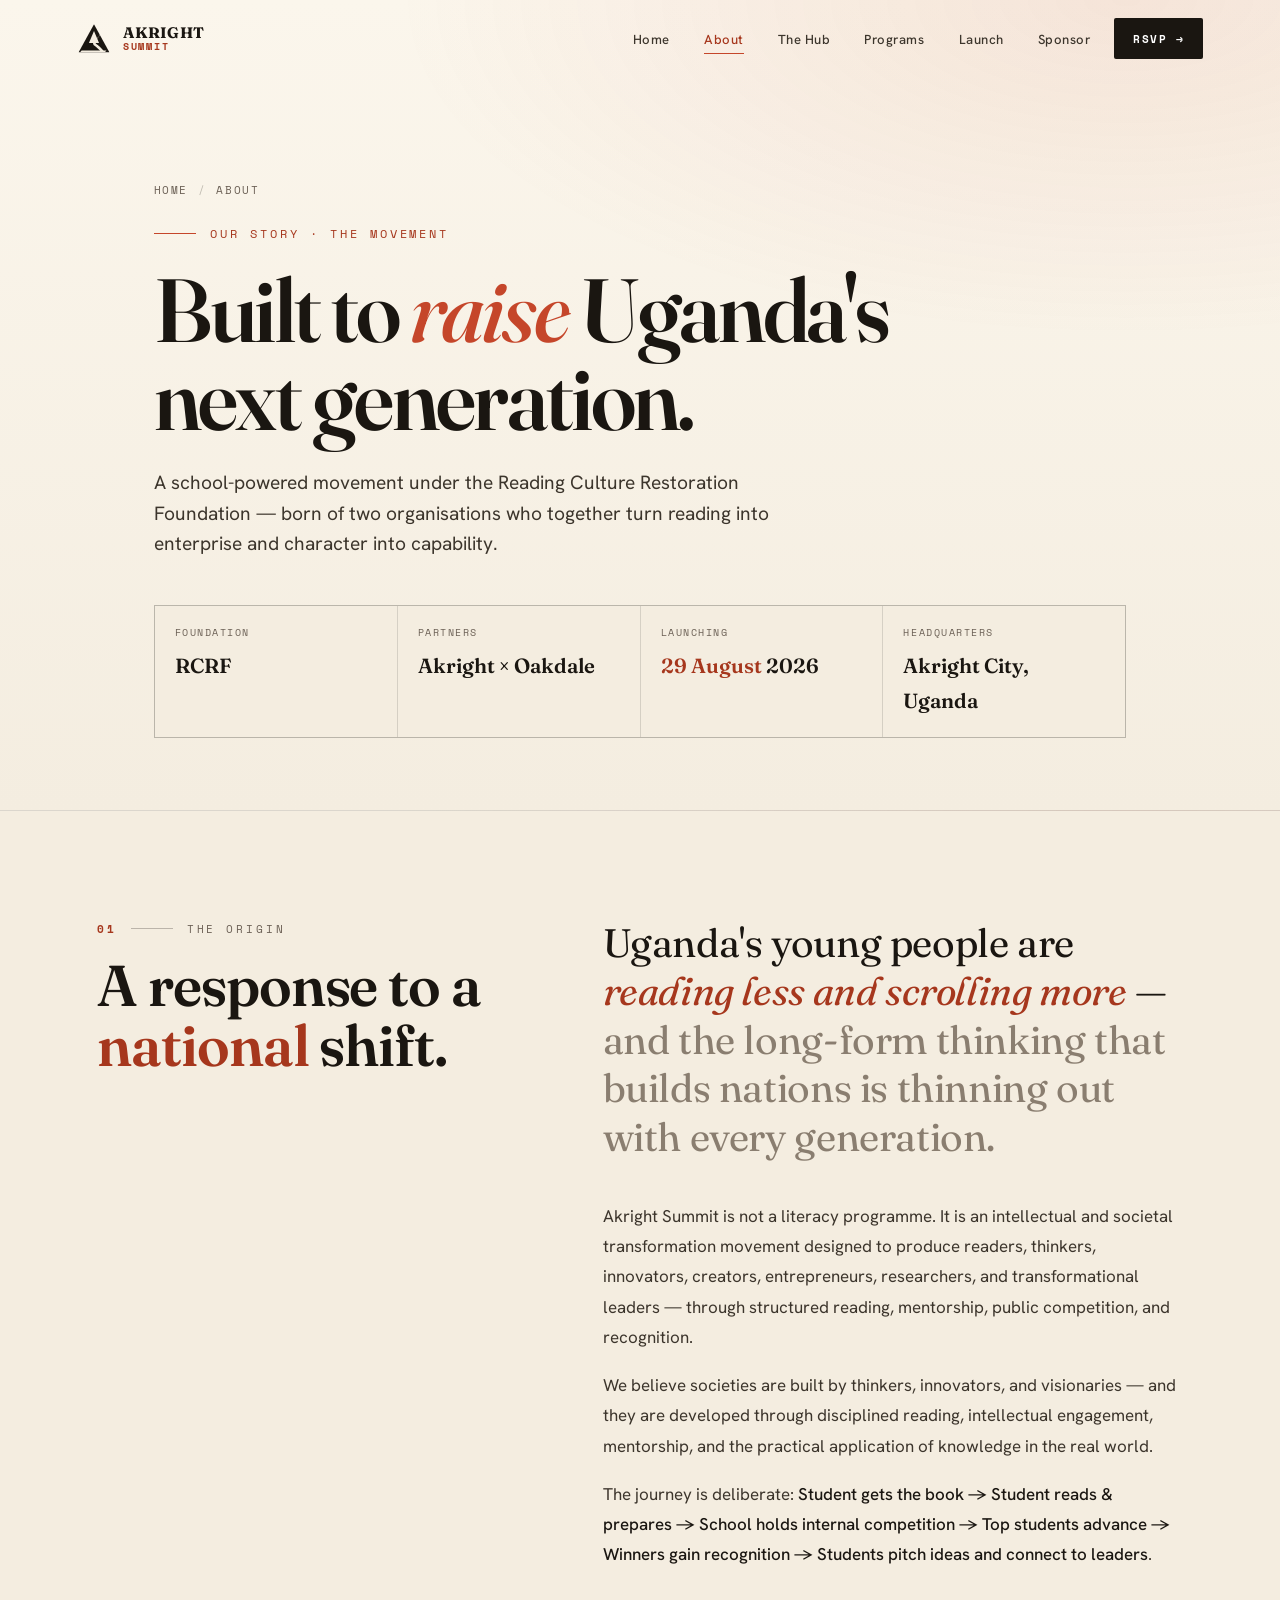
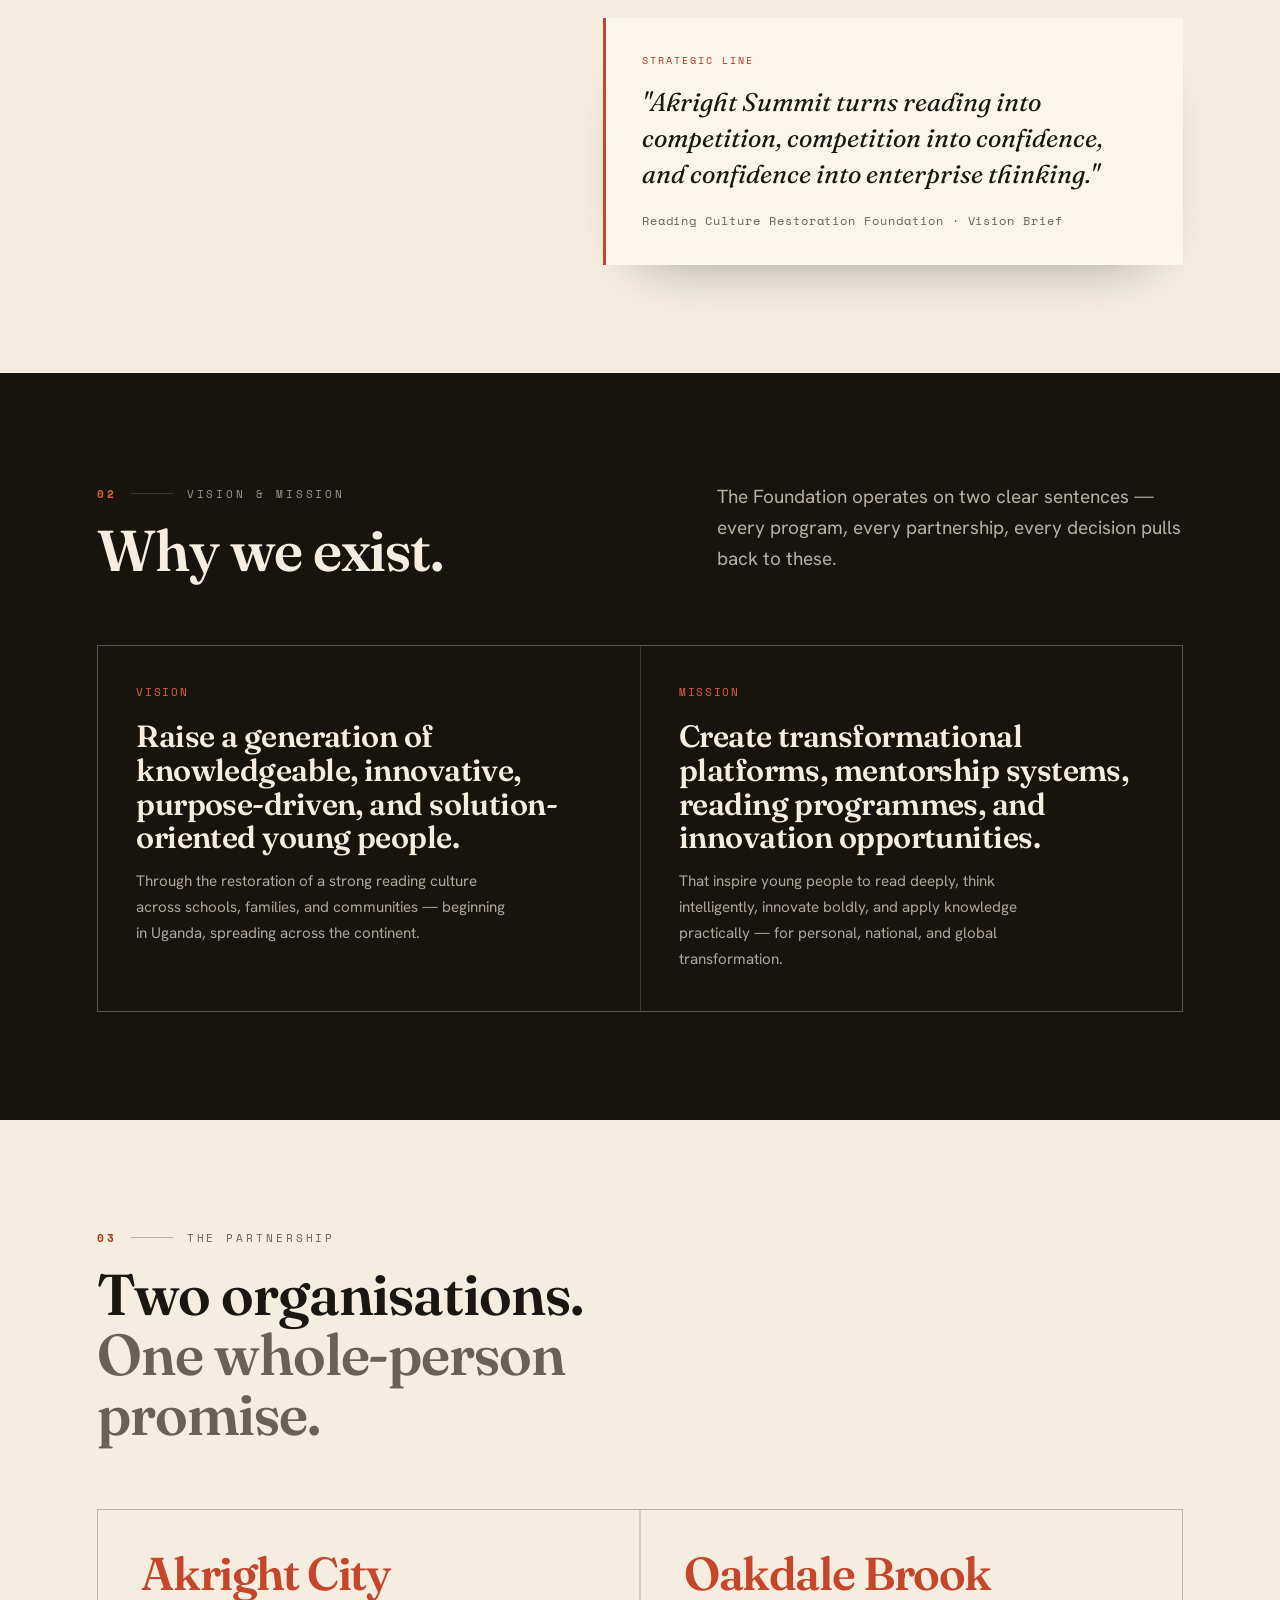
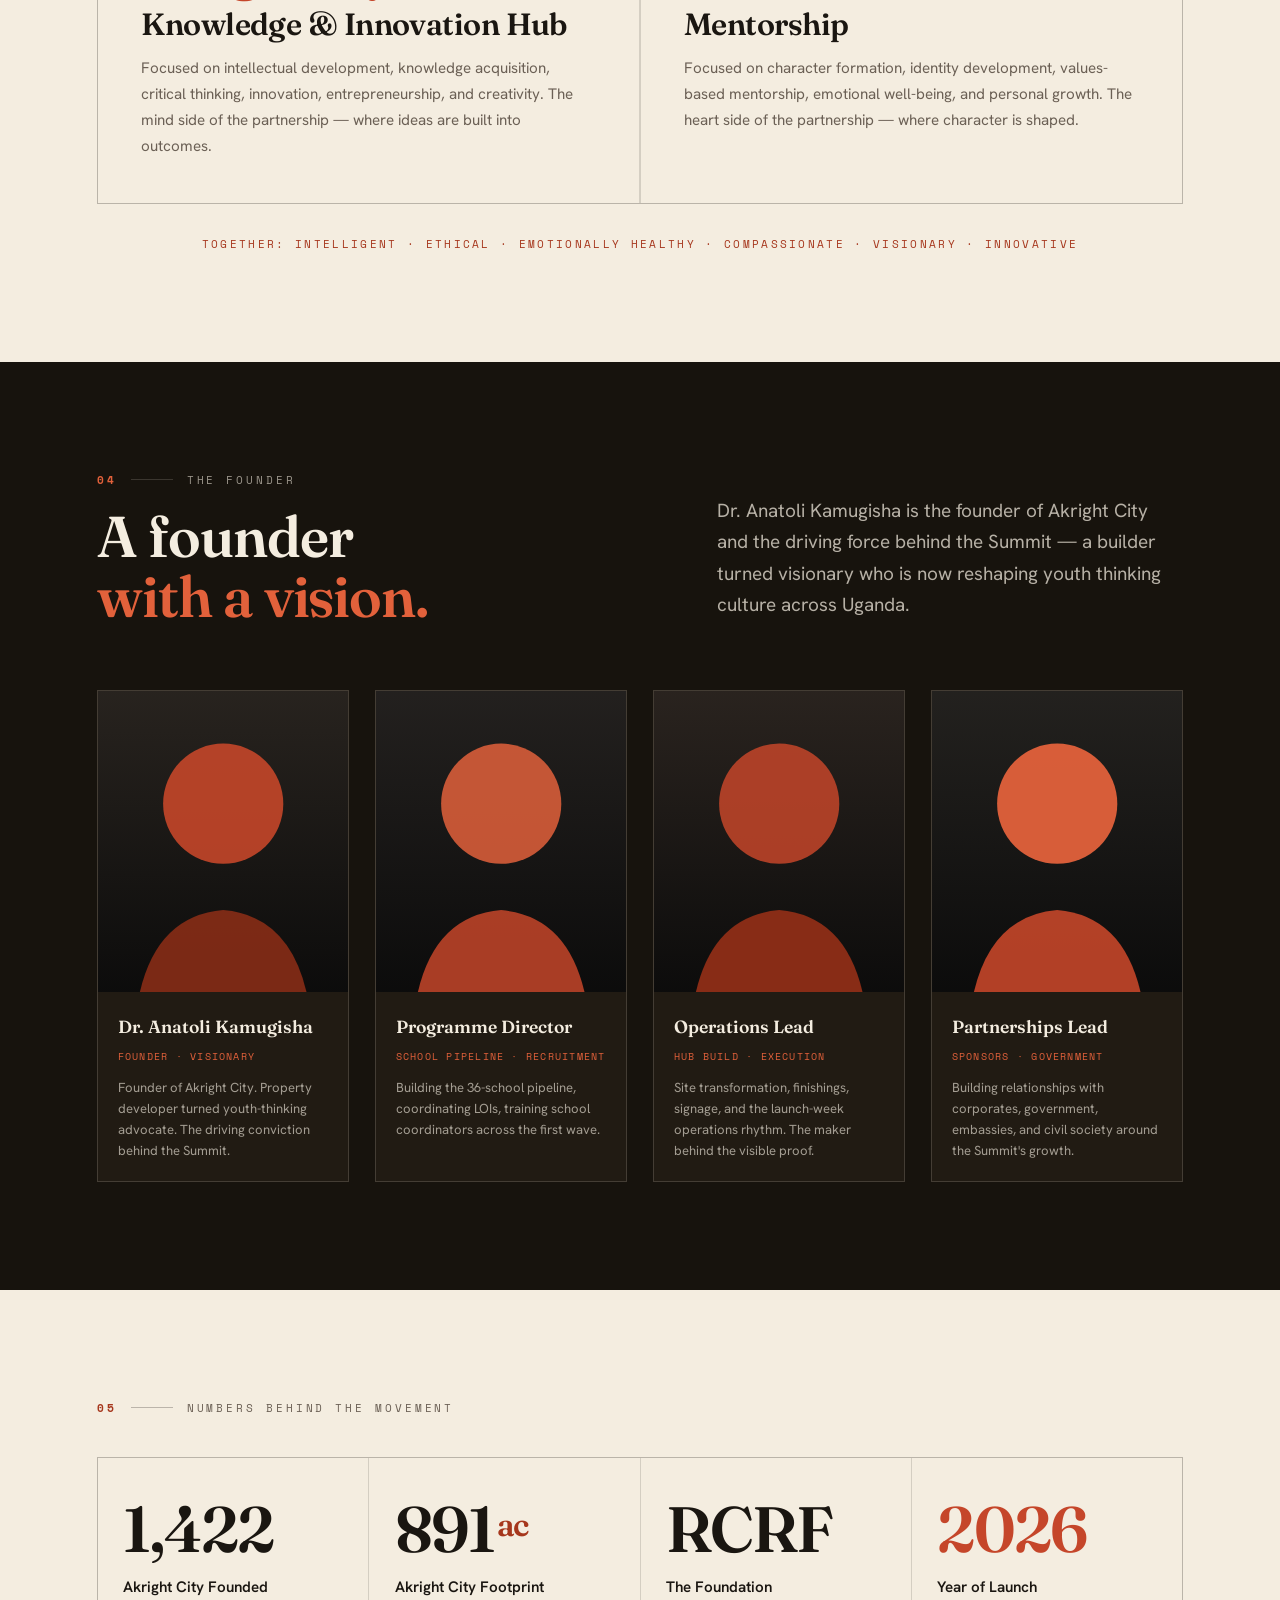
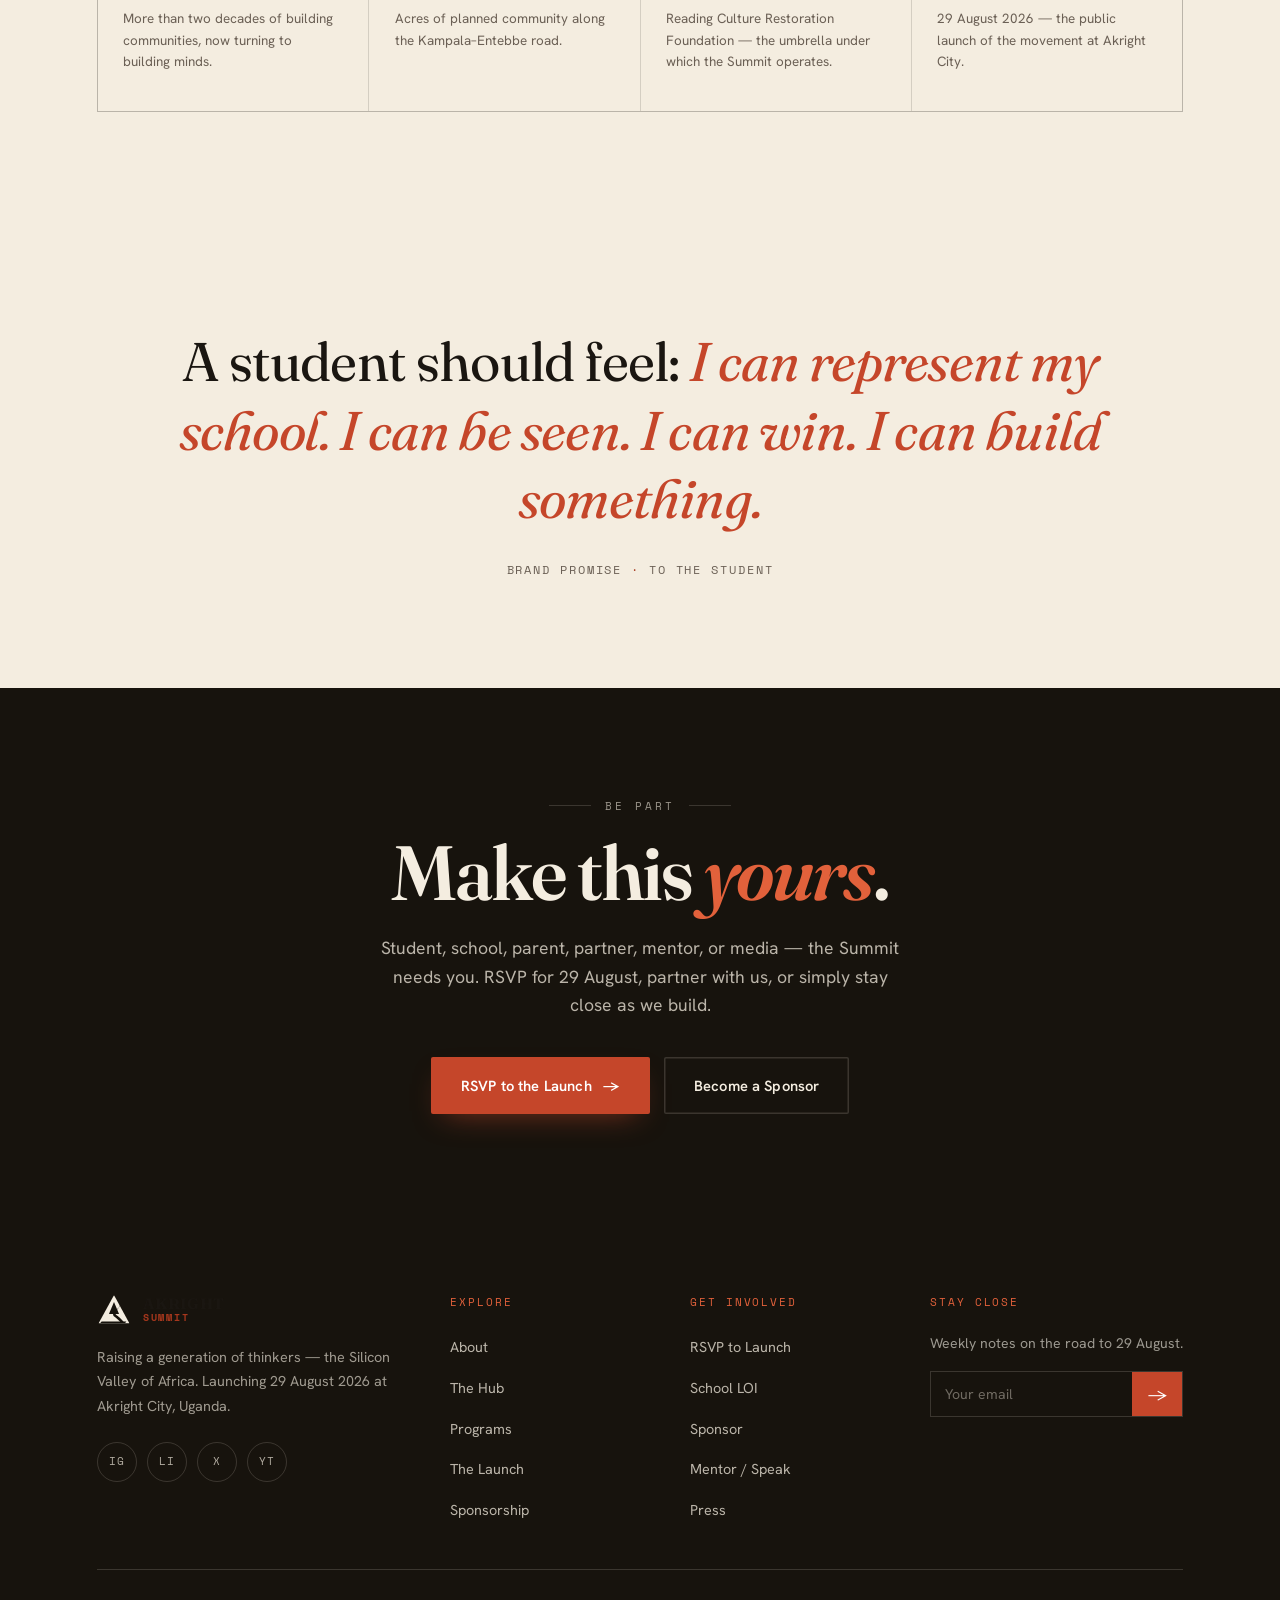
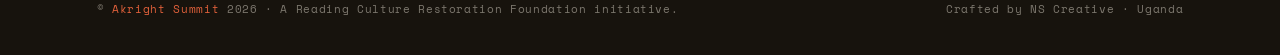
==== commit 29369a17: "redesign: rebuild Akright Summit in a new "Paper & Ink" editorial identity Full from-scratch visual " ====
--- a/about/index.html
+++ b/about/index.html
@@ -3,13 +3,13 @@
 <head>
 <meta charset="UTF-8">
 <meta name="viewport" content="width=device-width, initial-scale=1.0, viewport-fit=cover">
-<meta name="theme-color" content="#0A0A0A">
+<meta name="theme-color" content="#F4EDE0">
 <title>About — Akright Summit · The Reading Culture Restoration Foundation</title>
 <meta name="description" content="The story behind Akright Summit — the Silicon Valley of Africa. A partnership between Akright City Knowledge & Innovation Hub and Oakdale Brook Mentorship.">
 <script>document.documentElement.classList.add('js')</script>
 <link rel="preconnect" href="https://fonts.googleapis.com">
 <link rel="preconnect" href="https://fonts.gstatic.com" crossorigin>
-<link href="https://fonts.googleapis.com/css2?family=Montserrat:wght@300;400;500;600;700;800;900&family=Inter:wght@300;400;500;600;700&family=JetBrains+Mono:wght@400;500&display=swap" rel="stylesheet">
+<link href="https://fonts.googleapis.com/css2?family=Fraunces:ital,opsz,wght@0,9..144,400..900;1,9..144,400..700&family=Hanken+Grotesk:wght@300;400;500;600;700;800&family=Space+Mono:ital,wght@0,400;0,700;1,400&display=swap" rel="stylesheet">
 <link rel="stylesheet" href="../assets/css/style.css">
 <link rel="icon" type="image/svg+xml" href="../assets/logo/logo.svg">
 </head>
@@ -157,8 +157,8 @@
           <svg viewBox="0 0 200 280" preserveAspectRatio="xMidYMid slice" xmlns="http://www.w3.org/2000/svg">
             <defs><linearGradient id="tg1" x1="0%" y1="0%" x2="0%" y2="100%"><stop offset="0%" stop-color="#2A2520"/><stop offset="100%" stop-color="#0A0A0A"/></linearGradient></defs>
             <rect width="200" height="280" fill="url(#tg1)"/>
-            <circle cx="100" cy="110" r="48" fill="#B8985A" opacity="0.9"/>
-            <path d="M30 280 Q40 200 100 195 Q160 200 170 280 Z" fill="#8E7340" opacity="0.85"/>
+            <circle cx="100" cy="110" r="48" fill="#C5462A" opacity="0.9"/>
+            <path d="M30 280 Q40 200 100 195 Q160 200 170 280 Z" fill="#8F2E17" opacity="0.85"/>
           </svg>
         </div>
         <div class="team-info">
@@ -172,8 +172,8 @@
           <svg viewBox="0 0 200 280" preserveAspectRatio="xMidYMid slice" xmlns="http://www.w3.org/2000/svg">
             <defs><linearGradient id="tg2" x1="0%" y1="0%" x2="0%" y2="100%"><stop offset="0%" stop-color="#252220"/><stop offset="100%" stop-color="#0A0A0A"/></linearGradient></defs>
             <rect width="200" height="280" fill="url(#tg2)"/>
-            <circle cx="100" cy="110" r="48" fill="#D4B873" opacity="0.85"/>
-            <path d="M30 280 Q40 200 100 195 Q160 200 170 280 Z" fill="#B8985A" opacity="0.85"/>
+            <circle cx="100" cy="110" r="48" fill="#E2613B" opacity="0.85"/>
+            <path d="M30 280 Q40 200 100 195 Q160 200 170 280 Z" fill="#C5462A" opacity="0.85"/>
           </svg>
         </div>
         <div class="team-info">
@@ -187,8 +187,8 @@
           <svg viewBox="0 0 200 280" preserveAspectRatio="xMidYMid slice" xmlns="http://www.w3.org/2000/svg">
             <defs><linearGradient id="tg3" x1="0%" y1="0%" x2="0%" y2="100%"><stop offset="0%" stop-color="#2C2520"/><stop offset="100%" stop-color="#0A0A0A"/></linearGradient></defs>
             <rect width="200" height="280" fill="url(#tg3)"/>
-            <circle cx="100" cy="110" r="48" fill="#B8985A" opacity="0.85"/>
-            <path d="M30 280 Q40 200 100 195 Q160 200 170 280 Z" fill="#8E7340" opacity="0.95"/>
+            <circle cx="100" cy="110" r="48" fill="#C5462A" opacity="0.85"/>
+            <path d="M30 280 Q40 200 100 195 Q160 200 170 280 Z" fill="#8F2E17" opacity="0.95"/>
           </svg>
         </div>
         <div class="team-info">
@@ -202,8 +202,8 @@
           <svg viewBox="0 0 200 280" preserveAspectRatio="xMidYMid slice" xmlns="http://www.w3.org/2000/svg">
             <defs><linearGradient id="tg4" x1="0%" y1="0%" x2="0%" y2="100%"><stop offset="0%" stop-color="#252320"/><stop offset="100%" stop-color="#0A0A0A"/></linearGradient></defs>
             <rect width="200" height="280" fill="url(#tg4)"/>
-            <circle cx="100" cy="110" r="48" fill="#D4B873" opacity="0.95"/>
-            <path d="M30 280 Q40 200 100 195 Q160 200 170 280 Z" fill="#B8985A" opacity="0.9"/>
+            <circle cx="100" cy="110" r="48" fill="#E2613B" opacity="0.95"/>
+            <path d="M30 280 Q40 200 100 195 Q160 200 170 280 Z" fill="#C5462A" opacity="0.9"/>
           </svg>
         </div>
         <div class="team-info">
--- a/assets/css/style.css
+++ b/assets/css/style.css
@@ -1,1684 +1,851 @@
 /* ====================================================================
-   AKRIGHT SUMMIT v4 — PROFESSIONAL MULTI-PAGE
-   Type: Montserrat (display) · Inter (body) · JetBrains Mono (labels)
-   Launch: 29 August 2026 · Akright City, Uganda
+   AKRIGHT SUMMIT — v5 "PAPER & INK"
+   A reading movement, set in print.
+   Editorial-magazine identity · warm paper · ink · clay · forest
+   Fraunces (display) · Hanken Grotesk (text) · Space Mono (labels)
+   Vanilla CSS · multi-page static site
    ==================================================================== */
 
+/* ---------------------------------------------------------------- TOKENS */
 :root{
-  /* Palette */
-  --black:        #0A0A0A;
-  --black-2:      #111111;
-  --black-3:      #181818;
-  --black-4:      #242424;
-  --black-5:      #2E2E2E;
-  --ink:          #0A0A0A;
-  --ink-2:        #2A2A2A;
-  --ink-soft:     #4A4A4A;
-  --ink-faint:    #8A8A8A;
-  --paper:        #F5F1E8;
-  --paper-2:      #ECE6D5;
-  --paper-3:      #E2DAC3;
-  --cream:        #FBF8F0;
-  --white:        #FFFFFF;
-  --gold:         #B8985A;
-  --gold-light:   #D4B873;
-  --gold-deep:    #8E7340;
-  --gold-bright:  #E4C77A;
-
-  --line:         rgba(245,241,232,0.10);
-  --line-soft:    rgba(245,241,232,0.05);
-  --line-strong:  rgba(245,241,232,0.18);
-  --line-dark:    rgba(10,10,10,0.10);
-  --line-dark-soft: rgba(10,10,10,0.05);
-  --line-dark-strong: rgba(10,10,10,0.2);
+  /* Surfaces */
+  --paper:      #F4EDE0;   /* main background — warm ivory */
+  --paper-2:    #FBF6EC;   /* raised / cards */
+  --paper-3:    #EBE1D1;   /* tinted panels */
+  --ink-panel:  #17130D;   /* dark dramatic sections */
+  --ink-panel-2:#211B13;
+
+  /* Ink (text) */
+  --ink:        #1A1611;   /* primary text  (15.5:1) */
+  --ink-2:      #3C352C;   /* secondary     (10.4:1) */
+  --ink-soft:   #6B6055;   /* muted         (5.3:1)  */
+  --ink-faint:  #8A7E70;   /* decorative only (3.4:1) */
+
+  /* Accent — clay / terracotta */
+  --clay:       #C5462A;   /* fills, large display */
+  --clay-ink:   #A6371D;   /* accent TEXT on light (5.7:1) */
+  --clay-bright:#E2613B;   /* accent on dark (5.3:1) */
+  --clay-deep:  #8F2E17;
+  --clay-tint:  rgba(197,70,42,0.10);
+  --clay-tint-2:rgba(197,70,42,0.18);
+
+  /* Secondary — forest */
+  --forest:     #1F5C45;
+  --forest-deep:#163F30;
+  --forest-tint:rgba(31,92,69,0.10);
+
+  /* Contextual accent for .gold inline highlight on light */
+  --accent:        var(--clay-ink);
+
+  /* Back-compat aliases — legacy inline styles reused from the old theme */
+  --gold:       var(--clay-ink);
+  --gold-deep:  var(--clay-deep);
+  --gold-light: var(--clay-bright);
+  --gold-bright:var(--clay-bright);
+  --black-2:    var(--ink-panel-2);
+  --cream:      var(--paper-2);
+
+  /* Lines */
+  --line:        rgba(26,22,17,0.14);
+  --line-soft:   rgba(26,22,17,0.07);
+  --line-strong: rgba(26,22,17,0.26);
+  --line-dk:     rgba(244,237,224,0.16);
+  --line-dk-soft:rgba(244,237,224,0.08);
 
   /* Type */
-  --display: 'Montserrat', -apple-system, BlinkMacSystemFont, sans-serif;
-  --sans:    'Inter', -apple-system, BlinkMacSystemFont, 'Segoe UI', sans-serif;
-  --mono:    'JetBrains Mono', ui-monospace, 'SF Mono', Menlo, monospace;
-
-  /* Type scale */
-  --fs-xs:    0.625rem;
-  --fs-sm:    0.75rem;
-  --fs-base:  1rem;
-  --fs-lg:    1.125rem;
-  --fs-xl:    1.25rem;
-  --fs-2xl:   1.5rem;
-  --fs-3xl:   clamp(1.75rem, 3vw, 2.25rem);
-  --fs-4xl:   clamp(2.25rem, 5vw, 3.5rem);
-  --fs-5xl:   clamp(3rem, 7vw, 5rem);
-  --fs-hero:  clamp(3.25rem, 8.5vw, 8rem);
-  --fs-mega:  clamp(4rem, 12vw, 11rem);
+  --display: 'Fraunces', Georgia, 'Times New Roman', serif;
+  --sans:    'Hanken Grotesk', system-ui, -apple-system, 'Segoe UI', sans-serif;
+  --mono:    'Space Mono', ui-monospace, 'SF Mono', Menlo, monospace;
+
+  /* Scale */
+  --fs-eyebrow: 0.7rem;
+  --fs-base:    1.0625rem;
+  --fs-lg:      1.1875rem;
+  --fs-2xl:     1.5rem;
+  --fs-h3:      clamp(1.45rem, 2.4vw, 2rem);
+  --fs-section: clamp(2rem, 4.6vw, 3.6rem);
+  --fs-hero:    clamp(2.9rem, 9vw, 8.5rem);
+  --fs-mega:    clamp(3.5rem, 13vw, 12rem);
 
   /* Motion */
-  --ease:    cubic-bezier(0.22, 1, 0.36, 1);
-  --ease-soft: cubic-bezier(0.4, 0, 0.2, 1);
-  --ease-expo: cubic-bezier(0.16, 1, 0.3, 1);
+  --ease:     cubic-bezier(0.22, 1, 0.36, 1);
+  --ease-soft:cubic-bezier(0.4, 0, 0.2, 1);
+  --ease-expo:cubic-bezier(0.16, 1, 0.3, 1);
 
   /* Rhythm */
-  --pad-x:    clamp(24px, 6vw, 80px);
-  --pad-y:    clamp(80px, 12vh, 160px);
-  --pad-y-sm: clamp(56px, 8vh, 96px);
-  --max:      1280px;
-  --max-narrow: 1080px;
+  --pad-x:    clamp(22px, 6vw, 84px);
+  --pad-y:    clamp(76px, 12vh, 156px);
+  --pad-y-sm: clamp(52px, 8vh, 92px);
+  --max:      1240px;
+  --max-narrow: 920px;
   --max-wide: 1440px;
 
-  color-scheme: dark;
-}
-
-/* ==================== Reset ==================== */
-*, *::before, *::after{ margin:0; padding:0; box-sizing:border-box; }
-
-html{
-  font-size:16px;
-  -webkit-text-size-adjust:100%;
-  scroll-behavior:smooth;
-  overflow-x:hidden;
-}
+  color-scheme: light;
+}
+
+/* ---------------------------------------------------------------- RESET */
+*,*::before,*::after{ box-sizing:border-box; margin:0; padding:0; }
+html{ -webkit-text-size-adjust:100%; scroll-behavior:smooth; }
+@media (prefers-reduced-motion: reduce){ html{ scroll-behavior:auto; } }
 
 body{
-  background:var(--black);
-  color:var(--paper);
   font-family:var(--sans);
+  font-size:var(--fs-base);
+  line-height:1.7;
   font-weight:400;
-  font-size:var(--fs-base);
-  line-height:1.6;
-  min-height:100svh;
-  overflow-x:hidden;
+  color:var(--ink);
+  background:var(--paper);
   -webkit-font-smoothing:antialiased;
   -moz-osx-font-smoothing:grayscale;
-  text-rendering:optimizeLegibility;
-  font-feature-settings: "ss01", "cv11";
-}
-
-::selection{ background:var(--gold); color:var(--black); }
-
-::-webkit-scrollbar{ width:8px; }
-::-webkit-scrollbar-track{ background:var(--black-2); }
-::-webkit-scrollbar-thumb{ background:var(--gold-deep); }
-::-webkit-scrollbar-thumb:hover{ background:var(--gold); }
-
-img, svg, video{ display:block; max-width:100%; height:auto; }
+  overflow-x:hidden;
+  font-feature-settings:"kern" 1, "liga" 1;
+}
+
+img,svg{ display:block; max-width:100%; }
 a{ color:inherit; text-decoration:none; }
-button{ font:inherit; background:none; border:none; cursor:pointer; color:inherit; }
-input, textarea, select{ font:inherit; color:inherit; }
-
-:focus-visible{ outline:2px solid var(--gold); outline-offset:3px; }
-
-/* ==================== Typography ==================== */
-.display{
-  font-family:var(--display); font-weight:700;
-  line-height:0.96; letter-spacing:-0.025em;
-}
-
-.eyebrow{
-  display:inline-flex; align-items:center; gap:14px;
-  font-family:var(--mono);
-  font-size:var(--fs-xs); font-weight:500;
-  letter-spacing:0.24em; text-transform:uppercase;
-  color:var(--gold);
-}
-.eyebrow .line{ width:32px; height:1px; background:var(--gold); display:inline-block; opacity:0.7; }
-.eyebrow .num{ color:var(--gold-light); }
-
-.h-section{
-  font-family:var(--display); font-weight:700;
-  font-size:var(--fs-5xl);
-  line-height:1; letter-spacing:-0.03em;
-  color:var(--paper);
-  margin-top:24px;
-}
-.h-section .gold{ color:var(--gold); }
-.h-section .light{ font-weight:300; color:var(--ink-faint); }
-
-.lede{
-  font-family:var(--sans); font-weight:300;
-  font-size:clamp(1.05rem, 1.4vw, 1.25rem);
-  line-height:1.65;
-  color:rgba(245,241,232,0.75);
-}
-.body-text{
-  font-size:1rem; font-weight:400;
-  line-height:1.7;
-  color:rgba(245,241,232,0.7);
-}
-.body-text + .body-text{ margin-top:1.25em; }
-
-.text-gold{ color:var(--gold); }
-.text-faint{ color:rgba(245,241,232,0.45); }
-
-.label{
-  font-family:var(--mono);
-  font-size:0.62rem; font-weight:500;
-  letter-spacing:0.22em; text-transform:uppercase;
-  color:var(--gold);
-}
-
-/* ==================== Layout ==================== */
-.section{ padding:var(--pad-y) var(--pad-x); position:relative; z-index:3; }
-.section.tight{ padding-block:var(--pad-y-sm); }
-.section.light{ background:var(--paper); color:var(--ink); }
-.section.light .h-section{ color:var(--ink); }
-.section.light .body-text{ color:var(--ink-soft); }
-.section.light .lede{ color:var(--ink-soft); }
-.section.light .eyebrow{ color:var(--gold-deep); }
-.section.light .eyebrow .num{ color:var(--gold-deep); }
-.section.light .eyebrow .line{ background:var(--gold-deep); }
-.section.light .label{ color:var(--gold-deep); }
-.section.light .text-faint{ color:rgba(10,10,10,0.45); }
-.section.dark{ background:var(--black); }
-.section.darker{ background:#050505; }
-
-.container{ max-width:var(--max); margin:0 auto; width:100%; }
+button{ font-family:inherit; cursor:pointer; border:none; background:none; color:inherit; }
+input,select,textarea{ font-family:inherit; font-size:inherit; color:inherit; }
+ul{ list-style:none; }
+
+::selection{ background:var(--clay); color:#fff; }
+
+/* Scrollbar */
+*{ scrollbar-width:thin; scrollbar-color:var(--clay) transparent; }
+::-webkit-scrollbar{ width:10px; height:10px; }
+::-webkit-scrollbar-track{ background:var(--paper-3); }
+::-webkit-scrollbar-thumb{ background:#cdbfa6; border-radius:0; }
+::-webkit-scrollbar-thumb:hover{ background:var(--clay); }
+
+/* Loading lock */
+body.loading{ overflow:hidden; height:100vh; }
+
+/* ---------------------------------------------------------------- TYPE BASE */
+h1,h2,h3,h4{ font-family:var(--display); font-weight:600; line-height:1.04;
+  letter-spacing:-0.018em; color:var(--ink); }
+
+.gold{ color:var(--accent); font-style:normal; }
+.light{ color:var(--ink-soft); }
+
+strong{ font-weight:600; }
+
+/* ---------------------------------------------------------------- LAYOUT */
+.container{ width:100%; max-width:var(--max); margin-inline:auto; padding-inline:var(--pad-x); }
 .container.narrow{ max-width:var(--max-narrow); }
 .container.wide{ max-width:var(--max-wide); }
 
-/* ==================== Buttons ==================== */
-.btn{
-  display:inline-flex; align-items:center; gap:10px;
-  font-family:var(--sans);
-  font-size:0.82rem; font-weight:600;
-  padding:18px 30px;
-  min-height:52px;
-  border:1px solid transparent;
-  cursor:pointer; position:relative; overflow:hidden;
-  transition:color .35s var(--ease), background .35s var(--ease), border-color .35s var(--ease), transform .25s var(--ease);
-  white-space:nowrap;
-  isolation:isolate; will-change:transform;
-  border-radius:0;
-  text-align:center; justify-content:center;
-}
-.btn:active{ transform:scale(0.98); }
-.btn .arrow{ display:inline-block; transition:transform .35s var(--ease); font-weight:400; }
-.btn:hover .arrow{ transform:translateX(5px); }
-
-.btn-primary{ background:var(--paper); color:var(--black); border-color:var(--paper); }
-.btn-primary:hover{ background:var(--gold); border-color:var(--gold); color:var(--black); }
-.btn-gold{ background:var(--gold); color:var(--black); border-color:var(--gold); }
-.btn-gold:hover{ background:var(--gold-bright); border-color:var(--gold-bright); }
-.btn-secondary{ background:transparent; color:var(--paper); border-color:rgba(245,241,232,0.25); }
-.btn-secondary:hover{ border-color:var(--paper); background:rgba(245,241,232,0.05); }
-.btn-sm{ padding:13px 22px; min-height:42px; font-size:0.75rem; }
-.btn-lg{ padding:22px 36px; min-height:60px; font-size:0.88rem; }
-
-.section.light .btn-primary{ background:var(--ink); color:var(--paper); border-color:var(--ink); }
-.section.light .btn-primary:hover{ background:var(--gold); border-color:var(--gold); color:var(--ink); }
-.section.light .btn-secondary{ color:var(--ink); border-color:rgba(10,10,10,0.2); }
-.section.light .btn-secondary:hover{ border-color:var(--ink); background:rgba(10,10,10,0.04); }
-
-.text-link{
-  display:inline-flex; align-items:center; gap:8px;
-  font-family:var(--sans); font-size:0.85rem; font-weight:500;
-  color:var(--paper); position:relative;
-}
-.text-link::after{
-  content:''; position:absolute; left:0; bottom:-3px;
-  width:100%; height:1px; background:var(--gold);
-  transform:scaleX(0); transform-origin:left;
-  transition:transform .4s var(--ease);
-}
-.text-link:hover::after{ transform:scaleX(1); }
-.text-link .arrow{ transition:transform .35s var(--ease); }
-.text-link:hover .arrow{ transform:translateX(5px); }
-.section.light .text-link{ color:var(--ink); }
-.section.light .text-link::after{ background:var(--gold-deep); }
-
-/* ==================== Navigation ==================== */
-.nav{
-  position:fixed; top:0; left:0; right:0; z-index:900;
-  display:flex; align-items:center; justify-content:space-between;
-  padding:20px var(--pad-x);
-  transition:padding .35s var(--ease), background .35s var(--ease), border-color .35s var(--ease), transform .5s var(--ease);
-  border-bottom:1px solid transparent;
-}
-.nav.scrolled{
-  background:rgba(10,10,10,0.88);
-  backdrop-filter:blur(22px) saturate(140%);
-  -webkit-backdrop-filter:blur(22px) saturate(140%);
-  border-bottom:1px solid var(--line);
-  padding:14px var(--pad-x);
-}
-.nav.hidden{ transform:translateY(-100%); }
-
-.nav-logo{
-  display:flex; align-items:center; gap:12px;
-  position:relative; z-index:2; color:var(--paper);
-}
-.nav-logo .lg{ width:30px; height:auto; transition:transform .6s var(--ease); }
-.nav-logo:hover .lg{ transform:rotate(-8deg); }
-.nav-logo .lg-text{ display:flex; flex-direction:column; line-height:1; }
-.nav-logo .lg-text .top{
-  font-family:var(--display); font-size:0.95rem; font-weight:700;
-  letter-spacing:0.12em; color:var(--paper);
-}
-.nav-logo .lg-text .bot{
-  font-family:var(--mono); font-size:0.5rem; font-weight:500;
-  letter-spacing:0.36em; color:var(--gold);
-  margin-top:4px; text-transform:uppercase;
-}
-
-.nav-links{ display:flex; align-items:center; gap:28px; list-style:none; }
-.nav-links a{
-  font-family:var(--sans);
-  font-size:0.82rem; font-weight:500;
-  color:rgba(245,241,232,0.7);
-  position:relative;
-  transition:color .3s;
-  padding:8px 0;
-  min-height:44px;
-  display:inline-flex; align-items:center;
-}
-.nav-links a:hover, .nav-links a.active{ color:var(--paper); }
-.nav-links a.active::before{
-  content:''; position:absolute; bottom:6px; left:50%;
-  width:4px; height:4px; background:var(--gold); border-radius:50%;
-  transform:translateX(-50%);
-}
-
-.nav-cta{
-  font-family:var(--sans);
-  font-size:0.82rem; font-weight:600;
-  color:var(--black); background:var(--paper);
-  padding:12px 22px; min-height:44px;
-  transition:background .3s var(--ease), color .3s var(--ease);
-  display:inline-flex; align-items:center; gap:8px;
-}
-.nav-cta:hover{ background:var(--gold); color:var(--black); }
-
-.nav-toggle{
-  display:none; flex-direction:column; gap:6px;
-  width:36px; height:44px;
-  cursor:pointer; background:none; border:none;
-  align-items:center; justify-content:center;
-  position:relative; z-index:1001;
-}
-.nav-toggle span{ width:24px; height:1.5px; background:var(--paper); transition:transform .35s var(--ease), opacity .25s; display:block; }
-
-/* Mobile drawer */
-.mobile-nav{
-  position:fixed; inset:0; z-index:999;
-  background:var(--black);
-  display:flex; flex-direction:column; justify-content:center;
-  padding:0 var(--pad-x);
-  transform:translateY(-100%);
-  transition:transform .6s var(--ease);
-  overflow-y:auto;
-}
-.mobile-nav.open{ transform:translateY(0); }
-.mobile-nav > ul{ list-style:none; counter-reset:mnav; }
-.mobile-nav li{ overflow:hidden; }
-.mobile-nav > ul > li > a{
-  display:flex; align-items:baseline; gap:16px;
-  font-family:var(--display);
-  font-size:clamp(1.6rem, 7.5vw, 2.6rem);
-  font-weight:700; line-height:1.3;
-  letter-spacing:-0.02em;
-  color:var(--paper);
-  padding:6px 0;
-  transform:translateY(110%);
-  transition:transform .65s var(--ease), color .3s, padding-left .3s var(--ease);
-}
-.mobile-nav > ul > li > a::before{
-  counter-increment:mnav;
-  content:'0' counter(mnav);
-  font-family:var(--mono);
-  font-size:0.55rem; font-weight:500;
-  letter-spacing:0.22em;
-  color:var(--gold);
-  vertical-align:super; opacity:0.7;
-  flex-shrink:0;
-}
-.mobile-nav.open > ul > li > a{ transform:translateY(0); }
-.mobile-nav.open > ul > li:nth-child(1) > a{ transition-delay:.15s; }
-.mobile-nav.open > ul > li:nth-child(2) > a{ transition-delay:.21s; }
-.mobile-nav.open > ul > li:nth-child(3) > a{ transition-delay:.27s; }
-.mobile-nav.open > ul > li:nth-child(4) > a{ transition-delay:.33s; }
-.mobile-nav.open > ul > li:nth-child(5) > a{ transition-delay:.39s; }
-.mobile-nav.open > ul > li:nth-child(6) > a{ transition-delay:.45s; }
-.mobile-nav.open > ul > li:nth-child(7) > a{ transition-delay:.51s; }
-.mobile-nav > ul > li > a:hover{ color:var(--gold); }
-.mobile-nav .mn-foot{
-  margin-top:40px; padding-top:24px;
-  border-top:1px solid var(--line);
-  font-family:var(--mono);
-  font-size:0.66rem; letter-spacing:0.12em;
-  color:rgba(245,241,232,0.5);
-  opacity:0; transform:translateY(20px);
-  transition:opacity .5s ease .55s, transform .5s var(--ease) .55s;
-}
-.mobile-nav.open .mn-foot{ opacity:1; transform:translateY(0); }
-.mobile-nav .mn-foot a{ color:var(--gold); }
-
-/* ==================== Preloader ==================== */
-html:not(.js) #loader{ display:none; }
-.js body.loading{ overflow:hidden; height:100svh; }
-
-#loader{
-  position:fixed; inset:0; z-index:9999;
-  background:var(--black);
-  display:flex; flex-direction:column;
-  align-items:center; justify-content:center;
-}
-#loader.done{ transform:translateY(-100%); transition:transform 1s var(--ease) .15s; }
-.loader-mark{
-  width:clamp(60px, 9vw, 78px);
-  opacity:0; transform:translateY(12px);
-  animation:loadIn .8s var(--ease) .15s forwards;
-  color:var(--paper);
-}
-.loader-mark svg{ width:100%; display:block; }
-.loader-brand{
-  font-family:var(--display); font-weight:700;
-  font-size:0.9rem; letter-spacing:0.28em;
-  color:var(--paper); margin-top:24px;
-  opacity:0; animation:loadIn .8s var(--ease) .3s forwards;
-}
-.loader-sub{
-  font-family:var(--mono);
-  font-size:0.58rem; font-weight:500;
-  letter-spacing:0.32em; text-transform:uppercase;
-  color:var(--gold); margin-top:8px;
-  opacity:0; animation:loadIn .8s var(--ease) .45s forwards;
-}
-.loader-track{
-  width:min(180px, 50vw); height:1px;
-  background:var(--line); margin-top:36px;
-  position:relative; overflow:hidden;
-  opacity:0; animation:fadeIn .35s ease .5s forwards;
-}
-.loader-bar{
-  position:absolute; left:0; top:0; height:100%; width:0;
-  background:var(--gold);
-  animation:loadBar 1.6s var(--ease-soft) .55s forwards;
-}
-.loader-pct{
-  font-family:var(--mono); font-variant-numeric:tabular-nums;
-  font-size:0.58rem; letter-spacing:0.2em;
-  color:rgba(245,241,232,0.5);
-  margin-top:14px;
-  opacity:0; animation:fadeIn .35s ease .55s forwards;
-}
-@keyframes loadIn{ to{ opacity:1; transform:none; } }
-@keyframes fadeIn{ to{ opacity:1; } }
-@keyframes loadBar{ 0%{width:0} 70%{width:75%} 100%{width:100%} }
-
-/* ==================== Reveals ==================== */
-.js .reveal{
-  opacity:0; transform:translateY(28px);
-  transition:opacity .8s var(--ease), transform .8s var(--ease);
-}
-.js .reveal.is-visible{ opacity:1; transform:none; }
-.js .reveal.d1{ transition-delay:.08s; }
-.js .reveal.d2{ transition-delay:.16s; }
-.js .reveal.d3{ transition-delay:.24s; }
-.js .reveal.d4{ transition-delay:.32s; }
-.js .reveal.d5{ transition-delay:.40s; }
-
-/* ==================== Scroll progress + back to top ==================== */
-.scroll-progress{
-  position:fixed; top:0; left:0;
-  height:2px; width:0;
-  background:var(--gold);
-  z-index:1000;
-  transition:width .1s linear;
-}
-.to-top{
-  position:fixed; bottom:24px; right:24px; z-index:600;
-  width:44px; height:44px;
-  background:var(--paper); color:var(--black);
-  display:flex; align-items:center; justify-content:center;
-  font-size:0.9rem;
-  opacity:0; pointer-events:none; transform:translateY(10px);
-  transition:all .4s var(--ease);
-  border:none;
-}
-.to-top.show{ opacity:1; pointer-events:all; transform:none; }
-.to-top:hover{ background:var(--gold); }
-
-/* ==================== Hero (home) ==================== */
-.hero{
-  position:relative; min-height:100svh;
-  display:flex; flex-direction:column;
-  padding:clamp(120px,16vh,160px) var(--pad-x) clamp(60px,8vh,90px);
-  overflow:hidden;
-}
-.hero::before{
-  content:''; position:absolute; inset:0; z-index:0; pointer-events:none;
-  background:
-    radial-gradient(ellipse 70% 50% at 85% 15%, rgba(184,152,90,0.16), transparent 60%),
-    radial-gradient(ellipse 50% 35% at 15% 85%, rgba(184,152,90,0.08), transparent 60%);
-}
-.hero-meta{
-  position:relative; z-index:2;
-  display:flex; justify-content:space-between; align-items:center;
-  gap:20px; margin-bottom:auto;
-  padding-bottom:60px;
-  font-family:var(--mono); font-size:0.62rem;
-  letter-spacing:0.24em; text-transform:uppercase;
-  color:rgba(245,241,232,0.55);
-}
-.hero-meta .l, .hero-meta .r{ display:flex; align-items:center; gap:14px; flex-wrap:wrap; }
-.hero-meta .dot{ width:4px; height:4px; background:var(--gold); border-radius:50%; }
-
-.hero-body{
-  position:relative; z-index:2;
-  flex:1; display:flex; flex-direction:column; justify-content:flex-end;
-}
-
-.hero-eyebrow{
-  display:inline-flex; align-items:center; gap:12px;
-  font-family:var(--mono);
-  font-size:0.7rem; font-weight:500;
-  letter-spacing:0.3em; text-transform:uppercase;
-  color:var(--gold);
-  margin-bottom:32px;
-}
-.hero-eyebrow::before{ content:''; width:36px; height:1px; background:var(--gold); display:inline-block; }
-
-.hero-title{
-  font-family:var(--display); font-size:var(--fs-hero);
-  font-weight:800; line-height:0.95;
-  letter-spacing:-0.035em; color:var(--paper);
-  max-width:16ch;
-}
-.hero-title .gold{ color:var(--gold); }
-.hero-title .light{ font-weight:300; color:var(--ink-faint); }
-
-.hero-sub{
-  font-family:var(--sans); font-weight:300;
-  font-size:clamp(1rem, 1.2vw, 1.18rem); line-height:1.65;
-  color:rgba(245,241,232,0.7);
-  max-width:54ch; margin-top:32px;
-}
-
-.hero-actions{
-  display:flex; gap:12px; flex-wrap:wrap; margin-top:40px;
-}
-
-.hero-foot{
-  position:relative; z-index:2;
-  display:grid; grid-template-columns:repeat(4, 1fr);
-  gap:clamp(20px, 2.5vw, 40px);
-  margin-top:80px;
-  padding-top:32px;
-  border-top:1px solid var(--line);
-}
-.hero-stat .k{
-  font-family:var(--mono); font-size:0.58rem; font-weight:500;
-  letter-spacing:0.26em; text-transform:uppercase;
-  color:rgba(245,241,232,0.5);
-}
-.hero-stat .v{
-  font-family:var(--display); font-weight:700;
-  font-size:clamp(1.1rem, 1.6vw, 1.4rem);
-  line-height:1; color:var(--paper);
-  margin-top:12px; letter-spacing:-0.01em;
-}
-.hero-stat .v .gold{ color:var(--gold); }
-
-/* hero animation */
-.js .hero-anim{ opacity:0; transform:translateY(28px); }
-.hero-ready .hero-anim{ animation:heroUp 1s var(--ease-expo) forwards; }
-.hero-ready .hero-anim.a1{ animation-delay:.05s }
-.hero-ready .hero-anim.a2{ animation-delay:.15s }
-.hero-ready .hero-anim.a3{ animation-delay:.27s }
-.hero-ready .hero-anim.a4{ animation-delay:.39s }
-.hero-ready .hero-anim.a5{ animation-delay:.51s }
-.hero-ready .hero-anim.a6{ animation-delay:.63s }
-@keyframes heroUp{ to{ opacity:1; transform:none; } }
-
-.js .hero-title .line-wrap{ display:block; overflow:hidden; padding-bottom:0.08em; }
-.js .hero-title .line-wrap > span{ display:block; transform:translateY(110%); }
-.hero-ready .hero-title .line-wrap > span{ animation:titleUp 1.1s var(--ease-expo) forwards; }
-.hero-ready .hero-title .line-wrap.l1 > span{ animation-delay:.15s; }
-.hero-ready .hero-title .line-wrap.l2 > span{ animation-delay:.27s; }
-.hero-ready .hero-title .line-wrap.l3 > span{ animation-delay:.39s; }
-@keyframes titleUp{ to{ transform:translateY(0); } }
-
-/* ==================== Page Hero (inner pages) ==================== */
-.page-hero{
-  padding:clamp(140px,18vh,200px) var(--pad-x) clamp(60px,9vh,110px);
-  position:relative; overflow:hidden;
-  border-bottom:1px solid var(--line);
-}
-.page-hero::before{
-  content:''; position:absolute; inset:0; z-index:0; pointer-events:none;
-  background:
-    radial-gradient(ellipse 50% 40% at 85% 30%, rgba(184,152,90,0.13), transparent 60%);
-}
-.page-hero .container{ position:relative; z-index:2; }
-.page-hero-eyebrow{
-  display:inline-flex; align-items:center; gap:12px;
-  font-family:var(--mono);
-  font-size:0.68rem; font-weight:500;
-  letter-spacing:0.3em; text-transform:uppercase;
-  color:var(--gold);
-  margin-bottom:24px;
-}
-.page-hero-eyebrow::before{ content:''; width:32px; height:1px; background:var(--gold); display:inline-block; }
-.page-hero-title{
-  font-family:var(--display); font-weight:800;
-  font-size:clamp(2.8rem, 7vw, 6rem);
-  line-height:0.96;
-  letter-spacing:-0.035em;
-  color:var(--paper);
-  max-width:16ch;
-}
-.page-hero-title .gold{ color:var(--gold); }
-.page-hero-title .light{ font-weight:300; color:var(--ink-faint); }
-.page-hero-sub{
-  font-family:var(--sans); font-weight:300;
-  font-size:clamp(1.05rem, 1.3vw, 1.22rem); line-height:1.65;
-  color:rgba(245,241,232,0.75);
-  max-width:60ch; margin-top:28px;
-}
-.page-hero-meta{
-  display:flex; gap:32px; flex-wrap:wrap;
-  margin-top:48px; padding-top:24px;
-  border-top:1px solid var(--line);
-}
-.page-hero-meta .item{ display:flex; flex-direction:column; gap:6px; }
-.page-hero-meta .k{
-  font-family:var(--mono); font-size:0.56rem; font-weight:500;
-  letter-spacing:0.24em; text-transform:uppercase;
-  color:rgba(245,241,232,0.5);
-}
-.page-hero-meta .v{
-  font-family:var(--display); font-weight:600;
-  font-size:1.05rem; color:var(--paper);
-  letter-spacing:-0.01em;
-}
-.page-hero-meta .v .gold{ color:var(--gold); }
-
-/* Breadcrumb */
-.crumbs{
-  display:flex; align-items:center; gap:10px;
-  font-family:var(--mono); font-size:0.6rem; font-weight:500;
-  letter-spacing:0.22em; text-transform:uppercase;
-  color:rgba(245,241,232,0.45);
-  margin-bottom:32px;
-}
-.crumbs a{ color:rgba(245,241,232,0.45); transition:color .3s; }
-.crumbs a:hover{ color:var(--gold); }
-.crumbs .sep{ color:var(--gold); opacity:0.6; }
-
-/* ==================== Marquee ==================== */
-.marquee{
-  background:var(--paper); color:var(--ink);
-  padding:18px 0; overflow:hidden;
-  position:relative; z-index:3;
-  border-block:1px solid var(--paper-3);
-}
-.marquee-track{ display:flex; width:max-content; animation:marquee 40s linear infinite; }
-.marquee:hover .marquee-track{ animation-play-state:paused; }
-.marquee-item{
-  font-family:var(--display); font-weight:600;
-  font-size:0.95rem;
-  text-transform:uppercase; letter-spacing:0.18em;
-  padding:0 24px;
-  display:flex; align-items:center; gap:24px;
-  white-space:nowrap;
-}
-.marquee-item .sep{ display:inline-block; width:6px; height:6px; background:var(--gold); border-radius:50%; }
-@keyframes marquee{ to{ transform:translateX(-50%); } }
-
-/* ==================== Section head ==================== */
-.section-head{
-  display:grid; grid-template-columns:1fr 1fr;
-  gap:clamp(32px, 5vw, 80px);
-  align-items:end;
-  margin-bottom:60px;
-}
-.section-head .right{ max-width:46ch; }
-.section-head .right p{
-  font-family:var(--sans); font-weight:300;
-  font-size:clamp(1rem, 1.15vw, 1.1rem); line-height:1.7;
-  color:rgba(245,241,232,0.65);
-}
-.section.light .section-head .right p{ color:var(--ink-soft); }
-
-/* ==================== Stats ==================== */
-.stats{
-  display:grid; grid-template-columns:repeat(4,1fr);
-  border-top:1px solid var(--line);
-}
-.stat{
-  padding:48px 24px 16px;
-  border-right:1px solid var(--line);
-  position:relative;
-  transition:background .35s var(--ease);
-}
-.stat:last-child{ border-right:none; }
-.stat:hover{ background:rgba(255,255,255,0.02); }
-.stat::after{
-  content:''; position:absolute; bottom:-1px; left:0;
-  width:0; height:2px; background:var(--gold);
-  transition:width .5s var(--ease);
-}
-.stat:hover::after{ width:100%; }
-.stat .n{
-  font-family:var(--display); font-weight:800;
-  font-size:clamp(2.4rem, 4.2vw, 3.4rem);
-  line-height:1; color:var(--paper);
-  font-variant-numeric:tabular-nums;
-  letter-spacing:-0.03em;
-  display:flex; align-items:baseline; gap:4px;
-}
-.stat .n .suf{ font-size:0.45em; color:var(--gold); font-family:var(--mono); font-weight:500; letter-spacing:0.05em; }
-.stat .n .pre{ font-size:0.55em; color:var(--gold); font-weight:600; }
-.stat .l{
-  font-family:var(--mono); font-size:0.58rem; font-weight:500;
-  letter-spacing:0.22em; text-transform:uppercase;
-  color:rgba(245,241,232,0.55); margin-top:18px;
-}
-.stat .d{
-  font-family:var(--sans); font-size:0.82rem; line-height:1.6;
-  color:rgba(245,241,232,0.55); margin-top:12px;
-}
-.section.light .stats{ border-color:var(--line-dark); }
-.section.light .stat{ border-right-color:var(--line-dark); }
-.section.light .stat:hover{ background:rgba(10,10,10,0.025); }
-.section.light .stat .n{ color:var(--ink); }
-.section.light .stat .l{ color:rgba(10,10,10,0.55); }
-.section.light .stat .d{ color:rgba(10,10,10,0.55); }
-
-/* ==================== Split layout ==================== */
-.split{
-  display:grid; grid-template-columns:0.4fr 0.6fr;
-  gap:clamp(40px, 6vw, 100px);
-  align-items:start;
-}
+.section{ padding-block:var(--pad-y); position:relative; }
+.section.tight{ padding-block:var(--pad-y-sm); }
+
+.section.light{ background:var(--paper-3); }
+
+.section.darker{ background:var(--ink-panel); color:var(--paper); }
+.section.darker h1,.section.darker h2,.section.darker h3,.section.darker h4{ color:var(--paper); }
+.section.darker .gold{ color:var(--clay-bright); }
+.section.darker .light{ color:rgba(244,237,224,0.6); }
+
+/* Split editorial layout */
+.split{ display:grid; grid-template-columns:0.85fr 1.15fr; gap:clamp(36px,6vw,96px); align-items:start; }
 .split-sticky{ position:sticky; top:120px; }
-
-.statement{
-  font-family:var(--display); font-weight:600;
-  font-size:clamp(1.6rem, 3vw, 2.4rem);
-  line-height:1.25;
-  letter-spacing:-0.02em;
-  color:var(--paper);
-}
-.statement .gold{ color:var(--gold); }
-.statement .light{ color:var(--ink-faint); font-weight:400; }
-.section.light .statement{ color:var(--ink); }
-.section.light .statement .light{ color:var(--ink-faint); }
-
-/* Quote card */
-.quote-card{
-  background:var(--black-2);
-  border:1px solid var(--line);
-  padding:36px;
-  margin-top:48px;
-  position:relative;
-}
-.quote-card::before{
-  content:''; position:absolute; top:0; left:0;
-  width:80px; height:2px; background:var(--gold);
-}
-.section.light .quote-card{ background:var(--cream); border-color:var(--line-dark); }
-.quote-card .label{ font-family:var(--mono); font-size:0.58rem; letter-spacing:0.24em; color:var(--gold); text-transform:uppercase; }
-.quote-card .qt{
-  font-family:var(--display); font-weight:500;
-  font-size:clamp(1.15rem, 1.7vw, 1.4rem); line-height:1.5;
-  color:var(--paper); margin-top:16px;
-  letter-spacing:-0.01em;
-}
-.section.light .quote-card .qt{ color:var(--ink); }
-.quote-card .att{
-  font-family:var(--mono); font-size:0.62rem; font-weight:500;
-  letter-spacing:0.16em; text-transform:uppercase;
-  color:rgba(245,241,232,0.55); margin-top:20px;
-}
-.section.light .quote-card .att{ color:rgba(10,10,10,0.55); }
-.quote-card .att .gold{ color:var(--gold); }
-
-/* ==================== Zone grid ==================== */
-.zones{
-  display:grid;
-  grid-template-columns:repeat(2, 1fr);
-  gap:16px;
-}
-.zone{
-  background:var(--black-2);
-  border:1px solid var(--line);
-  padding:40px;
-  position:relative;
-  transition:border-color .35s var(--ease), background .35s var(--ease);
-  display:flex; flex-direction:column;
-  min-height:280px;
-}
-.zone:hover{ border-color:var(--gold); }
-.zone::before{
-  content:''; position:absolute; top:0; left:0;
-  width:0; height:2px; background:var(--gold);
-  transition:width .5s var(--ease);
-}
-.zone:hover::before{ width:100%; }
-.zone .zone-num{
-  font-family:var(--mono); font-size:0.62rem; font-weight:500;
-  letter-spacing:0.24em; color:var(--gold);
-}
-.zone .zone-name{
-  font-family:var(--display); font-weight:700;
-  font-size:clamp(1.4rem, 2.2vw, 1.7rem); line-height:1.15;
-  color:var(--paper); margin-top:18px;
-  letter-spacing:-0.02em;
-}
-.zone .zone-desc{
-  font-family:var(--sans); font-size:0.92rem; line-height:1.65;
-  color:rgba(245,241,232,0.6);
-  margin-top:14px;
-  max-width:38ch;
-}
-.zone .zone-tags{
-  display:flex; gap:10px; flex-wrap:wrap;
-  margin-top:auto; padding-top:24px;
-}
-.zone .zone-tags span{
-  font-family:var(--mono); font-size:0.6rem;
-  letter-spacing:0.15em; text-transform:uppercase;
-  color:rgba(245,241,232,0.5);
-  padding:4px 10px; border:1px solid var(--line);
-  border-radius:99px;
-}
-.zone .zone-arrow{
-  position:absolute; top:32px; right:32px;
-  color:rgba(245,241,232,0.3);
-  font-size:1rem;
-  transition:color .35s var(--ease), transform .35s var(--ease);
-}
-.zone:hover .zone-arrow{ color:var(--gold); transform:translate(4px,-4px); }
-
-/* Detailed zone card with image */
-.zone-detail{
-  display:grid; grid-template-columns:1fr 1fr;
-  gap:clamp(24px, 4vw, 60px);
-  align-items:center;
-  padding:clamp(40px,6vh,80px) 0;
-  border-bottom:1px solid var(--line);
-}
-.zone-detail:last-child{ border-bottom:none; }
-.zone-detail.flip{ direction:rtl; }
-.zone-detail.flip > *{ direction:ltr; }
-.zone-detail .zd-visual{
-  position:relative; overflow:hidden;
-  aspect-ratio:4/3;
-  background:var(--black-2);
-  border:1px solid var(--line);
-}
-.zone-detail .zd-visual svg{ width:100%; height:100%; display:block; }
-.zone-detail .zd-content .zd-num{
-  font-family:var(--mono); font-size:0.62rem; font-weight:500;
-  letter-spacing:0.24em; color:var(--gold); text-transform:uppercase;
-}
-.zone-detail .zd-content h3{
-  font-family:var(--display); font-weight:700;
-  font-size:clamp(1.8rem, 3vw, 2.4rem); line-height:1.05;
-  color:var(--paper); margin-top:20px;
-  letter-spacing:-0.025em;
-}
-.zone-detail .zd-content p{
-  font-family:var(--sans); font-size:1rem; line-height:1.75;
-  color:rgba(245,241,232,0.7);
-  margin-top:20px;
-  max-width:50ch;
-}
-.zone-detail .zd-content .zd-list{
-  list-style:none; margin-top:28px;
-  display:flex; flex-direction:column; gap:12px;
-}
-.zone-detail .zd-content .zd-list li{
-  display:flex; align-items:center; gap:14px;
-  font-family:var(--sans); font-size:0.92rem;
-  color:rgba(245,241,232,0.75);
-}
-.zone-detail .zd-content .zd-list li::before{
-  content:''; width:18px; height:1px; background:var(--gold);
-  flex-shrink:0;
-}
-
-/* ==================== TCA Framework ==================== */
-.tca-grid{
-  display:grid; grid-template-columns:repeat(3, 1fr);
-  border-top:1px solid var(--line);
-  border-bottom:1px solid var(--line);
-}
-.tca-item{
-  padding:48px 32px;
-  border-right:1px solid var(--line);
-  transition:background .35s var(--ease);
-  position:relative;
-}
-.tca-item:last-child{ border-right:none; }
-.tca-item:hover{ background:rgba(255,255,255,0.02); }
-.tca-item .tca-letter{
-  font-family:var(--display); font-weight:800;
-  font-size:clamp(3.5rem, 6vw, 5rem);
-  line-height:1;
-  color:var(--gold);
-  letter-spacing:-0.04em;
-}
-.tca-item .tca-name{
-  font-family:var(--display); font-weight:600;
-  font-size:1.4rem; line-height:1;
-  color:var(--paper); margin-top:18px;
-  letter-spacing:-0.02em;
-}
-.tca-item .tca-desc{
-  font-family:var(--sans); font-size:0.92rem; line-height:1.7;
-  color:rgba(245,241,232,0.6);
-  margin-top:14px;
-}
-
-/* ==================== Programs list ==================== */
-.programs-list{
-  display:flex; flex-direction:column;
-  border-top:1px solid var(--line);
-}
-.program-row{
-  display:grid;
-  grid-template-columns:60px 1fr auto;
-  gap:24px;
-  align-items:center;
-  padding:28px 0;
-  border-bottom:1px solid var(--line);
-  transition:padding-left .35s var(--ease);
-}
-.program-row:hover{ padding-left:8px; }
-.program-row:hover .program-name{ color:var(--gold); }
-.program-num{
-  font-family:var(--mono); font-size:0.7rem; font-weight:500;
-  letter-spacing:0.22em; color:var(--gold);
-}
-.program-name{
-  font-family:var(--display); font-weight:600;
-  font-size:clamp(1.3rem, 2vw, 1.7rem); line-height:1.2;
-  color:var(--paper);
-  letter-spacing:-0.02em;
-  transition:color .35s var(--ease);
-}
-.program-meta{
-  font-family:var(--mono); font-size:0.65rem;
-  letter-spacing:0.18em; text-transform:uppercase;
-  color:rgba(245,241,232,0.5);
-  text-align:right;
-}
-
-/* Program detail card */
-.program-detail{
-  background:var(--black-2);
-  border:1px solid var(--line);
-  padding:clamp(32px,4vw,52px);
-  margin-bottom:16px;
-  display:grid;
-  grid-template-columns:auto 1fr auto;
-  gap:32px;
-  align-items:start;
-  transition:border-color .35s var(--ease);
-}
-.program-detail:hover{ border-color:var(--gold); }
-.program-detail .pd-num{
-  font-family:var(--display); font-weight:700;
-  font-size:clamp(2.4rem, 4vw, 3.4rem);
-  line-height:1; color:var(--gold);
-  letter-spacing:-0.04em;
-  min-width:90px;
-}
-.program-detail .pd-name{
-  font-family:var(--display); font-weight:700;
-  font-size:clamp(1.4rem, 2.2vw, 1.8rem); line-height:1.1;
-  color:var(--paper);
-  letter-spacing:-0.02em;
-}
-.program-detail .pd-desc{
-  font-family:var(--sans); font-size:0.96rem; line-height:1.7;
-  color:rgba(245,241,232,0.65);
-  margin-top:14px;
-  max-width:64ch;
-}
-.program-detail .pd-meta{
-  font-family:var(--mono); font-size:0.62rem; font-weight:500;
-  letter-spacing:0.2em; text-transform:uppercase;
-  color:var(--gold);
-  text-align:right;
-  display:flex; flex-direction:column; gap:8px;
-  align-items:flex-end;
-}
-.program-detail .pd-meta .small{ color:rgba(245,241,232,0.5); }
-
-/* ==================== Sponsor Tiers ==================== */
-.sponsor-grid{
-  display:grid; grid-template-columns:repeat(4, 1fr);
-  gap:16px;
-}
-.sponsor-tier{
-  background:var(--black-2);
-  border:1px solid var(--line);
-  padding:36px 28px;
-  display:flex; flex-direction:column;
-  position:relative;
-  transition:border-color .35s var(--ease), transform .35s var(--ease), background .35s var(--ease);
-  min-height:580px;
-}
-.sponsor-tier:hover{ border-color:var(--gold); transform:translateY(-4px); }
-.sponsor-tier.featured{
-  background:linear-gradient(180deg, var(--black-3), var(--black-2));
-  border-color:var(--gold);
-}
-.sponsor-tier.featured::before{
-  content:'MOST POPULAR'; position:absolute; top:-1px; left:-1px; right:-1px;
-  background:var(--gold); color:var(--black);
-  font-family:var(--mono); font-size:0.58rem; font-weight:600;
-  letter-spacing:0.24em;
-  padding:8px 14px;
-  text-align:center;
-}
-.sponsor-tier.featured{ padding-top:54px; }
-.sponsor-tier .st-tier-name{
-  font-family:var(--mono); font-size:0.6rem; font-weight:500;
-  letter-spacing:0.32em; text-transform:uppercase;
-  color:var(--gold);
-}
-.sponsor-tier .st-price{
-  font-family:var(--display); font-weight:800;
-  font-size:clamp(2rem, 3vw, 2.6rem); line-height:1;
-  color:var(--paper);
-  margin-top:18px;
-  letter-spacing:-0.025em;
-  display:flex; align-items:baseline; gap:6px;
-}
-.sponsor-tier .st-price .currency{
-  font-size:0.55em; color:rgba(245,241,232,0.55);
-  font-weight:500;
-}
-.sponsor-tier .st-price .from{
-  font-family:var(--mono); font-size:0.55rem; font-weight:500;
-  letter-spacing:0.22em; color:rgba(245,241,232,0.5);
-  text-transform:uppercase;
-  margin-bottom:10px;
-}
-.sponsor-tier .st-title{
-  font-family:var(--display); font-weight:600;
-  font-size:1.2rem; line-height:1.2;
-  color:var(--paper); margin-top:8px;
-  letter-spacing:-0.015em;
-}
-.sponsor-tier .st-desc{
-  font-family:var(--sans); font-size:0.86rem; line-height:1.65;
-  color:rgba(245,241,232,0.6);
-  margin-top:14px;
-  padding-bottom:24px;
-  border-bottom:1px solid var(--line);
-}
-.sponsor-tier .st-perks{
-  list-style:none;
-  display:flex; flex-direction:column; gap:12px;
-  margin-top:22px;
-  flex:1;
-}
-.sponsor-tier .st-perks li{
-  display:flex; gap:10px; align-items:flex-start;
-  font-family:var(--sans); font-size:0.86rem; line-height:1.5;
-  color:rgba(245,241,232,0.78);
-}
-.sponsor-tier .st-perks li::before{
-  content:'✓';
-  color:var(--gold); font-weight:700;
-  font-size:0.85rem; flex-shrink:0;
-  margin-top:1px;
-}
-.sponsor-tier .st-cta{
-  margin-top:28px;
-  display:flex;
-}
-.sponsor-tier .st-cta .btn{ width:100%; }
-.sponsor-tier.featured .st-cta .btn-secondary{ background:var(--gold); color:var(--black); border-color:var(--gold); }
-.sponsor-tier.featured .st-cta .btn-secondary:hover{ background:var(--gold-bright); border-color:var(--gold-bright); }
-
-/* Sponsor perks grid (icon grid) */
-.perks{
-  display:grid; grid-template-columns:repeat(3, 1fr);
-  gap:0;
-  border-top:1px solid var(--line);
-  border-left:1px solid var(--line);
-}
-.perk{
-  padding:36px 28px;
-  border-right:1px solid var(--line);
-  border-bottom:1px solid var(--line);
-  transition:background .35s var(--ease);
-}
-.perk:hover{ background:rgba(255,255,255,0.02); }
-.perk .perk-icon{
-  width:44px; height:44px;
-  border:1px solid var(--gold);
-  color:var(--gold);
-  display:flex; align-items:center; justify-content:center;
-  margin-bottom:20px;
-  transition:background .35s var(--ease), color .35s var(--ease);
-}
-.perk:hover .perk-icon{ background:var(--gold); color:var(--black); }
-.perk h4{
-  font-family:var(--display); font-weight:600;
-  font-size:1.1rem; line-height:1.2;
-  color:var(--paper); letter-spacing:-0.015em;
-}
-.perk p{
-  font-family:var(--sans); font-size:0.88rem; line-height:1.65;
-  color:rgba(245,241,232,0.6);
-  margin-top:10px;
-}
-
-/* Audience reach numbers */
-.reach{
-  display:grid; grid-template-columns:repeat(4, 1fr);
-  gap:16px;
-}
-.reach-item{
-  background:var(--black-2);
-  border:1px solid var(--line);
-  padding:36px 24px;
-  transition:border-color .35s, background .35s;
-}
-.reach-item:hover{ border-color:var(--gold); }
-.reach-item .label{ color:var(--gold); }
-.reach-item .reach-n{
-  font-family:var(--display); font-weight:800;
-  font-size:clamp(2.2rem, 4vw, 3rem); line-height:1;
-  color:var(--paper);
-  font-variant-numeric:tabular-nums;
-  letter-spacing:-0.03em;
-  margin-top:14px;
-  display:flex; align-items:baseline; gap:4px;
-}
-.reach-item .reach-n .suf{ font-size:0.5em; color:var(--gold); font-weight:500; }
-.reach-item .reach-desc{
-  font-family:var(--sans); font-size:0.82rem; line-height:1.55;
-  color:rgba(245,241,232,0.55);
-  margin-top:14px;
-}
-
-/* ==================== Audience grid ==================== */
-.audience{
-  display:grid; grid-template-columns:repeat(4, 1fr); gap:0;
-  border-top:1px solid var(--line-dark);
-}
-.aud{
-  padding:48px 28px;
-  border-right:1px solid var(--line-dark);
-  position:relative;
-  transition:background .35s var(--ease);
-}
-.aud:last-child{ border-right:none; }
-.aud:hover{ background:rgba(10,10,10,0.025); }
-.aud::after{
-  content:''; position:absolute; bottom:0; left:0;
-  width:0; height:2px; background:var(--gold-deep);
-  transition:width .5s var(--ease);
-}
-.aud:hover::after{ width:100%; }
-.aud .aud-num{
-  font-family:var(--mono); font-size:0.62rem; font-weight:500;
-  letter-spacing:0.24em; color:var(--gold-deep); text-transform:uppercase;
-}
-.aud .aud-name{
-  font-family:var(--display); font-weight:700;
-  font-size:clamp(1.4rem, 2vw, 1.7rem); line-height:1.15;
-  color:var(--ink); margin-top:18px;
-  letter-spacing:-0.02em;
-}
-.aud .aud-desc{
-  font-family:var(--sans); font-size:0.92rem; line-height:1.7;
-  color:var(--ink-soft); margin-top:14px;
-}
-
-/* ==================== Agenda / Schedule ==================== */
-.agenda{ display:flex; flex-direction:column; }
-.agenda-row{
-  display:grid;
-  grid-template-columns:140px 70px 1fr;
-  gap:24px;
-  padding:24px 0;
-  border-bottom:1px solid var(--line);
-  align-items:start;
-  transition:background .3s, padding-left .3s var(--ease);
-}
-.agenda-row:hover{ padding-left:10px; }
-.agenda-row.featured{ background:rgba(184,152,90,0.04); padding-left:16px; padding-right:16px; }
-.agenda-row.featured:hover{ padding-left:26px; }
-.agenda-time{
-  font-family:var(--mono); font-size:0.78rem; font-weight:500;
-  letter-spacing:0.12em; color:var(--gold);
-}
-.agenda-num{
-  font-family:var(--mono); font-size:0.6rem; font-weight:500;
-  letter-spacing:0.22em; color:rgba(245,241,232,0.45);
-}
-.agenda-content h4{
-  font-family:var(--display); font-weight:600;
-  font-size:1.15rem; line-height:1.25;
-  color:var(--paper); letter-spacing:-0.015em;
-}
-.agenda-content p{
-  font-family:var(--sans); font-size:0.88rem; line-height:1.6;
-  color:rgba(245,241,232,0.6);
-  margin-top:8px;
-}
-
-/* ==================== Team grid ==================== */
-.team{
-  display:grid; grid-template-columns:repeat(4,1fr);
-  gap:24px;
-}
-.team-member{
-  background:var(--black-2);
-  border:1px solid var(--line);
-  overflow:hidden;
-  transition:border-color .35s, transform .35s var(--ease);
-}
-.team-member:hover{ border-color:var(--gold); transform:translateY(-4px); }
-.team-photo{
-  aspect-ratio:3/4;
-  background:linear-gradient(180deg, var(--black-4), var(--black-2));
-  position:relative;
-  overflow:hidden;
-}
-.team-photo svg{ width:100%; height:100%; display:block; }
-.team-info{ padding:22px 20px; }
-.team-name{
-  font-family:var(--display); font-weight:600;
-  font-size:1.05rem; line-height:1.2;
-  color:var(--paper); letter-spacing:-0.015em;
-}
-.team-role{
-  font-family:var(--mono); font-size:0.58rem; font-weight:500;
-  letter-spacing:0.18em; text-transform:uppercase;
-  color:var(--gold);
-  margin-top:8px;
-}
-.team-bio{
-  font-family:var(--sans); font-size:0.82rem; line-height:1.55;
-  color:rgba(245,241,232,0.55);
-  margin-top:14px;
-}
-
-/* ==================== Press / logos ==================== */
-.press-logos{
-  display:grid; grid-template-columns:repeat(6,1fr);
-  gap:0;
-  border:1px solid var(--line);
-}
-.press-logo{
-  padding:32px 18px;
-  border-right:1px solid var(--line);
-  display:flex; align-items:center; justify-content:center;
-  font-family:var(--display); font-weight:700;
-  font-size:0.95rem; letter-spacing:0.05em;
-  color:rgba(245,241,232,0.5);
-  transition:color .35s, background .35s;
-  text-align:center;
-  min-height:90px;
-}
-.press-logo:last-child{ border-right:none; }
-.press-logo:hover{ color:var(--paper); background:rgba(255,255,255,0.02); }
-
-/* ==================== Image / illustration card ==================== */
-.illus-card{
-  position:relative; overflow:hidden;
-  background:var(--black-2);
-  border:1px solid var(--line);
-  aspect-ratio:16/10;
-}
-.illus-card svg{ position:absolute; inset:0; width:100%; height:100%; }
-.illus-card .caption{
-  position:absolute; bottom:20px; left:20px; right:20px; z-index:2;
-  font-family:var(--mono); font-size:0.6rem; font-weight:500;
-  letter-spacing:0.22em; text-transform:uppercase;
-  color:var(--paper);
-  background:rgba(10,10,10,0.6); backdrop-filter:blur(8px);
-  padding:8px 12px;
-  display:inline-block; width:fit-content;
-}
-
-/* ==================== Gallery row ==================== */
-.gallery{
-  display:grid; grid-template-columns:repeat(12,1fr); gap:14px;
-}
-.gallery figure{ position:relative; overflow:hidden; background:var(--black-2); border:1px solid var(--line); }
-.gallery svg, .gallery img{ width:100%; height:100%; object-fit:cover; display:block; transition:transform 1.2s var(--ease); }
-.gallery figure:hover svg, .gallery figure:hover img{ transform:scale(1.06); }
-.gallery .g-cap{
-  position:absolute; left:14px; bottom:14px; z-index:2;
-  color:var(--paper);
-  font-family:var(--mono); font-size:0.58rem; font-weight:500;
-  letter-spacing:0.22em; text-transform:uppercase;
-  background:rgba(10,10,10,0.5); backdrop-filter:blur(8px);
-  padding:6px 10px;
-}
-.g-a{ grid-column:span 7; aspect-ratio:16/9; }
-.g-b{ grid-column:span 5; aspect-ratio:4/5; }
-.g-c{ grid-column:span 4; aspect-ratio:4/5; }
-.g-d{ grid-column:span 8; aspect-ratio:16/9; }
-
-/* ==================== Manifesto quote ==================== */
-.manifesto{
-  text-align:center; max-width:920px; margin:0 auto; position:relative;
-}
-.manifesto-q{
-  font-family:var(--display); font-weight:600;
-  font-size:clamp(1.5rem, 3.4vw, 2.6rem);
-  line-height:1.3;
-  letter-spacing:-0.025em;
-  color:var(--paper);
-}
-.manifesto-q .gold{ color:var(--gold); }
-.manifesto-attr{
-  font-family:var(--mono); font-size:0.6rem; font-weight:500;
-  letter-spacing:0.32em; text-transform:uppercase;
-  color:rgba(245,241,232,0.5); margin-top:32px;
-}
-.manifesto-attr .gold{ color:var(--gold); }
-
-/* ==================== FAQ ==================== */
-.faq{ display:flex; flex-direction:column; border-top:1px solid var(--line-dark); }
-.faq-item{ border-bottom:1px solid var(--line-dark); }
-.faq-q{
-  width:100%; text-align:left;
-  display:flex; justify-content:space-between; align-items:center; gap:24px;
-  padding:28px 0;
-  font-family:var(--display); font-weight:600;
-  font-size:clamp(1.1rem, 1.6vw, 1.35rem);
-  color:var(--ink);
-  cursor:pointer; transition:color .3s;
-  letter-spacing:-0.015em;
-}
-.faq-q:hover{ color:var(--gold-deep); }
-.faq-q .pl{
-  font-family:var(--mono); font-size:0.95rem; font-weight:400;
-  color:var(--gold-deep); width:20px; flex-shrink:0; text-align:center;
-  transition:transform .4s var(--ease);
-}
-.faq-item.open .faq-q .pl{ transform:rotate(45deg); }
-.faq-a{ max-height:0; overflow:hidden; transition:max-height .5s var(--ease); }
-.faq-a-inner{
-  padding:0 0 28px;
-  font-family:var(--sans); font-size:0.98rem; line-height:1.7;
-  color:var(--ink-soft); max-width:70ch;
-}
-.faq-item.open .faq-a{ max-height:380px; }
-
-/* Dark FAQ variant */
-.section.dark .faq, .section.darker .faq{ border-top-color:var(--line); }
-.section.dark .faq-item, .section.darker .faq-item{ border-bottom-color:var(--line); }
-.section.dark .faq-q, .section.darker .faq-q{ color:var(--paper); }
-.section.dark .faq-q:hover, .section.darker .faq-q:hover{ color:var(--gold); }
-.section.dark .faq-q .pl, .section.darker .faq-q .pl{ color:var(--gold); }
-.section.dark .faq-a-inner, .section.darker .faq-a-inner{ color:rgba(245,241,232,0.65); }
-
-/* ==================== CTA ==================== */
-.cta{ text-align:center; max-width:900px; margin:0 auto; }
-.cta-title{
-  font-family:var(--display); font-weight:800;
-  font-size:clamp(2.4rem, 6vw, 4.8rem);
-  line-height:0.98; letter-spacing:-0.035em;
-  color:var(--paper);
-}
-.cta-title .gold{ color:var(--gold); }
-.cta-title .light{ font-weight:300; color:var(--ink-faint); }
-.cta-sub{
-  font-family:var(--sans); font-weight:300;
-  font-size:clamp(1rem, 1.2vw, 1.15rem); line-height:1.65;
-  color:rgba(245,241,232,0.7);
-  max-width:54ch; margin:24px auto 0;
-}
-.cta-actions{ display:flex; gap:12px; justify-content:center; flex-wrap:wrap; margin-top:40px; }
-
-/* ==================== Contact ==================== */
-.contact-grid{
-  display:grid; grid-template-columns:0.85fr 1.15fr;
-  gap:clamp(40px, 5vw, 80px);
-  align-items:start;
-}
-.contact-info{ display:flex; flex-direction:column; gap:0; margin-top:40px; }
-.ci-item{
-  display:flex; gap:18px; align-items:flex-start;
-  padding:20px 0; border-bottom:1px solid var(--line);
-  transition:padding-left .3s var(--ease);
-}
-.ci-item:last-child{ border-bottom:none; }
-.ci-item:hover{ padding-left:6px; }
-.ci-icon{
-  width:40px; height:40px; flex-shrink:0;
-  border:1px solid var(--line);
-  display:flex; align-items:center; justify-content:center;
-  color:var(--gold);
-  transition:all .35s var(--ease);
-}
-.ci-item:hover .ci-icon{ background:var(--gold); color:var(--black); border-color:var(--gold); }
-.ci-k{
-  font-family:var(--mono); font-size:0.56rem; font-weight:500;
-  letter-spacing:0.22em; text-transform:uppercase;
-  color:rgba(245,241,232,0.5);
-}
-.ci-v{
-  font-family:var(--sans); font-size:0.95rem; font-weight:500;
-  color:var(--paper); margin-top:6px; line-height:1.4;
-}
-.ci-v a:hover{ color:var(--gold); }
-
-.form{
-  background:var(--black-2); border:1px solid var(--line);
-  padding:clamp(28px, 4vw, 48px); position:relative;
-}
-.form::before{
-  content:''; position:absolute; top:0; left:0; right:0;
-  height:2px; background:var(--gold);
-}
-.form-row{ display:grid; grid-template-columns:1fr 1fr; gap:20px; }
-.field{ display:flex; flex-direction:column; margin-bottom:20px; }
-.field.full{ grid-column:1/-1; }
-.field label{
-  font-family:var(--mono); font-size:0.56rem; font-weight:500;
-  letter-spacing:0.22em; text-transform:uppercase;
-  color:rgba(245,241,232,0.5); margin-bottom:10px;
-  transition:color .3s;
-}
-.field:focus-within label{ color:var(--gold); }
-.field input, .field select, .field textarea{
-  font-family:var(--sans);
-  font-size:16px; font-weight:400; color:var(--paper);
-  background:transparent;
-  border:none; border-bottom:1px solid var(--line);
-  padding:12px 0; outline:none;
-  transition:border-color .3s;
-  width:100%; min-height:44px;
-}
-.field input:focus, .field select:focus, .field textarea:focus{ border-bottom-color:var(--gold); }
-.field input::placeholder, .field textarea::placeholder{ color:rgba(245,241,232,0.3); opacity:1; }
-.field textarea{ resize:vertical; min-height:110px; line-height:1.6; }
-.field select{
-  appearance:none; cursor:pointer;
-  background-image:url("data:image/svg+xml,%3Csvg xmlns='http://www.w3.org/2000/svg' width='12' height='8'%3E%3Cpath d='M1 1l5 5 5-5' stroke='%23B8985A' stroke-width='1.5' fill='none'/%3E%3C/svg%3E");
-  background-repeat:no-repeat; background-position:right 2px center;
-  padding-right:22px;
-}
-.field select option{ background:var(--black-2); color:var(--paper); }
-.form-foot{ display:flex; align-items:center; justify-content:space-between; gap:16px; flex-wrap:wrap; margin-top:8px; }
-.form-note{
-  font-family:var(--mono); font-size:0.58rem; letter-spacing:0.14em;
-  color:rgba(245,241,232,0.4);
-}
-.form-note span{ color:var(--gold); font-weight:500; }
-.form-success{
-  display:none; flex-direction:column; align-items:center; justify-content:center;
-  text-align:center; min-height:320px; gap:14px;
-}
-.form-success.show{ display:flex; }
-.form-success .fs-icon{
-  width:60px; height:60px;
-  border:1px solid var(--gold); color:var(--gold);
-  display:flex; align-items:center; justify-content:center;
-  font-size:1.4rem; border-radius:50%;
-}
-.form-success h4{
-  font-family:var(--display); font-weight:700;
-  font-size:1.5rem; color:var(--paper); letter-spacing:-0.02em;
-}
-.form-success p{ font-family:var(--sans); font-weight:300; color:rgba(245,241,232,0.65); }
-
-/* ==================== Big date display ==================== */
-.big-date{
-  text-align:center; padding:60px 20px;
-  border:1px solid var(--line);
-  background:var(--black-2);
-  position:relative;
-}
-.big-date::before{
-  content:''; position:absolute; top:0; left:0; right:0;
-  height:2px; background:linear-gradient(90deg, var(--gold-deep), var(--gold), var(--gold-light));
-}
-.big-date .bd-label{
-  font-family:var(--mono); font-size:0.62rem; font-weight:500;
-  letter-spacing:0.32em; text-transform:uppercase;
-  color:var(--gold); margin-bottom:24px;
-}
-.big-date .bd-day{
-  font-family:var(--display); font-weight:800;
-  font-size:var(--fs-mega);
-  line-height:0.92; color:var(--paper);
-  letter-spacing:-0.045em;
-  font-variant-numeric:tabular-nums;
-}
-.big-date .bd-month{
-  font-family:var(--display); font-weight:600;
-  font-size:clamp(1.6rem, 3vw, 2.4rem);
-  color:var(--gold); margin-top:14px;
-  letter-spacing:-0.02em; text-transform:uppercase;
-  letter-spacing:0.1em;
-}
-.big-date .bd-year{
-  font-family:var(--display); font-weight:500;
-  font-size:1.2rem; color:rgba(245,241,232,0.6);
-  margin-top:4px;
-}
-.big-date .bd-meta{
-  font-family:var(--mono); font-size:0.62rem;
-  letter-spacing:0.22em; text-transform:uppercase;
-  color:rgba(245,241,232,0.5);
-  margin-top:24px;
-}
-.big-date .bd-meta .gold{ color:var(--gold); }
-
-/* ==================== Countdown ==================== */
-.countdown{
-  display:grid; grid-template-columns:repeat(4, 1fr);
-  gap:10px;
-  margin-top:32px;
-}
-.cd-unit{
-  background:var(--black-3);
-  border:1px solid var(--line);
-  padding:24px 14px;
-  text-align:center;
-}
-.cd-n{
-  font-family:var(--display); font-weight:800;
-  font-size:clamp(2rem, 4vw, 3rem); line-height:1;
-  color:var(--paper);
-  font-variant-numeric:tabular-nums;
-  letter-spacing:-0.03em;
-}
-.cd-l{
-  font-family:var(--mono); font-size:0.55rem; font-weight:500;
-  letter-spacing:0.22em; text-transform:uppercase;
-  color:rgba(245,241,232,0.5);
-  margin-top:10px;
-}
-
-/* ==================== Comparison Table ==================== */
-.compare-table{
-  width:100%; border-collapse:collapse;
-  font-family:var(--sans); font-size:0.88rem;
-}
-.compare-table th, .compare-table td{
-  padding:18px 14px; text-align:center;
-  border-bottom:1px solid var(--line);
-}
-.compare-table th{
-  font-family:var(--mono); font-size:0.6rem; font-weight:500;
-  letter-spacing:0.22em; text-transform:uppercase;
-  color:var(--gold); background:var(--black-2);
-}
-.compare-table th:first-child, .compare-table td:first-child{
-  text-align:left;
-  font-family:var(--sans); font-size:0.9rem; font-weight:500;
-  color:var(--paper);
-}
-.compare-table tr:hover td{ background:rgba(255,255,255,0.02); }
-.compare-table .check{ color:var(--gold); font-weight:700; }
-.compare-table .dash{ color:rgba(245,241,232,0.25); }
-
-/* ==================== Footer ==================== */
-.footer{
-  background:var(--black);
-  border-top:1px solid var(--line);
-  padding:80px var(--pad-x) 32px;
-  position:relative; z-index:3;
-}
-.footer-top{
-  display:grid; grid-template-columns:1.6fr 1fr 1fr 1.2fr;
-  gap:clamp(32px, 4vw, 64px);
-  padding-bottom:60px;
-}
-.footer-brand .lg{ display:flex; align-items:center; gap:12px; color:var(--paper); }
-.footer-brand .lg svg{ width:36px; }
-.footer-brand .lg-text{ display:flex; flex-direction:column; line-height:1; }
-.footer-brand .lg-text .top{
-  font-family:var(--display); font-weight:700;
-  font-size:1.1rem; letter-spacing:0.12em; color:var(--paper);
-}
-.footer-brand .lg-text .bot{
-  font-family:var(--mono); font-size:0.52rem; font-weight:500;
-  letter-spacing:0.36em; color:var(--gold);
-  margin-top:5px; text-transform:uppercase;
-}
-.footer-tag{
-  font-family:var(--sans); font-weight:300;
-  font-size:0.95rem; line-height:1.55;
-  color:rgba(245,241,232,0.55);
-  max-width:36ch; margin-top:20px;
-}
-.footer-socials{ display:flex; gap:8px; margin-top:24px; }
-.f-soc{
-  width:38px; height:38px;
-  border:1px solid var(--line);
-  display:flex; align-items:center; justify-content:center;
-  font-family:var(--mono); font-size:0.6rem; font-weight:500;
-  color:rgba(245,241,232,0.65);
-  transition:all .35s var(--ease);
-}
-.f-soc:hover{ background:var(--gold); color:var(--black); border-color:var(--gold); }
-.footer-col h5{
-  font-family:var(--mono); font-size:0.58rem; font-weight:500;
-  letter-spacing:0.24em; text-transform:uppercase;
-  color:var(--gold); margin-bottom:22px;
-}
-.footer-col ul{ list-style:none; }
-.footer-col li{ margin-bottom:12px; }
-.footer-col a{
-  font-family:var(--sans); font-size:0.92rem; font-weight:400;
-  color:rgba(245,241,232,0.65);
-  transition:color .3s;
-}
-.footer-col a:hover{ color:var(--paper); }
-.newsletter{ margin-top:14px; display:flex; gap:0; align-items:stretch; }
-.newsletter input{
-  flex:1; background:transparent; border:1px solid var(--line); border-right:none;
-  padding:12px 14px;
-  font-family:var(--sans); font-size:16px; color:var(--paper); outline:none;
-}
-.newsletter input:focus{ border-color:var(--gold); }
-.newsletter input::placeholder{ color:rgba(245,241,232,0.4); }
-.newsletter button{
-  border:1px solid var(--gold); background:var(--gold); color:var(--black);
-  padding:0 16px;
-  font-family:var(--mono); font-size:0.7rem; font-weight:500;
-  letter-spacing:0.16em; text-transform:uppercase;
-  cursor:pointer; transition:background .35s; min-width:44px;
-}
-.newsletter button:hover{ background:var(--paper); border-color:var(--paper); }
-.footer-bottom{
-  border-top:1px solid var(--line-soft);
-  padding-top:24px;
-  display:flex; justify-content:space-between; align-items:center;
-  gap:16px; flex-wrap:wrap;
-}
-.footer-copy{
-  font-family:var(--mono); font-size:0.58rem;
-  letter-spacing:0.14em; color:rgba(245,241,232,0.4);
-}
-.footer-copy span{ color:var(--gold); }
-
-/* ==================== Responsive ==================== */
-@media (max-width: 1080px){
+@media (max-width:900px){
   .split{ grid-template-columns:1fr; gap:32px; }
   .split-sticky{ position:static; }
-  .section-head{ grid-template-columns:1fr; gap:24px; align-items:start; }
-  .hero-foot{ grid-template-columns:repeat(2,1fr); row-gap:24px; }
-  .zones{ grid-template-columns:1fr; }
-  .tca-grid{ grid-template-columns:1fr; }
-  .tca-item{ border-right:none; border-bottom:1px solid var(--line); }
-  .tca-item:last-child{ border-bottom:none; }
-  .stats{ grid-template-columns:repeat(2,1fr); }
-  .stat:nth-child(2){ border-right:none; }
-  .stat:nth-child(1), .stat:nth-child(2){ border-bottom:1px solid var(--line); }
-  .audience{ grid-template-columns:repeat(2,1fr); }
-  .aud:nth-child(2){ border-right:none; }
-  .aud:nth-child(1), .aud:nth-child(2){ border-bottom:1px solid var(--line-dark); }
-  .sponsor-grid{ grid-template-columns:repeat(2,1fr); }
-  .perks{ grid-template-columns:repeat(2,1fr); }
-  .reach{ grid-template-columns:repeat(2,1fr); }
-  .team{ grid-template-columns:repeat(2,1fr); }
-  .press-logos{ grid-template-columns:repeat(3,1fr); }
+}
+
+/* Section head (title + intro) */
+.section-head{ display:grid; grid-template-columns:1.1fr 0.9fr; gap:clamp(24px,4vw,72px);
+  align-items:end; margin-bottom:clamp(40px,5vw,64px); }
+.section-head .right{ padding-bottom:6px; }
+.section-head .right p{ color:var(--ink-soft); font-size:var(--fs-lg); line-height:1.65; max-width:46ch; }
+.section.darker .section-head .right p{ color:rgba(244,237,224,0.72); }
+@media (max-width:820px){ .section-head{ grid-template-columns:1fr; gap:18px; align-items:start; } }
+
+/* ---------------------------------------------------------------- EYEBROW */
+.eyebrow{ display:flex; align-items:center; gap:14px;
+  font-family:var(--mono); font-size:var(--fs-eyebrow); font-weight:400;
+  letter-spacing:0.26em; text-transform:uppercase; color:var(--ink-soft); }
+.eyebrow .num{ color:var(--clay-ink); font-weight:700; }
+.section.darker .eyebrow{ color:rgba(244,237,224,0.6); }
+.section.darker .eyebrow .num{ color:var(--clay-bright); }
+.eyebrow .line{ flex:0 0 auto; width:42px; height:1px; background:var(--line-strong); }
+.section.darker .eyebrow .line{ background:var(--line-dk); }
+
+/* ---------------------------------------------------------------- HEADINGS / TEXT */
+.h-section{ font-size:var(--fs-section); margin-top:18px; max-width:18ch; }
+
+.statement{ font-family:var(--display); font-weight:400;
+  font-size:clamp(1.5rem,3.1vw,2.5rem); line-height:1.22; letter-spacing:-0.01em;
+  color:var(--ink); }
+.statement .gold{ font-style:italic; }
+.statement .light{ color:var(--ink-faint); }
+.section.darker .statement{ color:var(--paper); }
+.section.darker .statement .light{ color:rgba(244,237,224,0.5); }
+
+.body-text{ font-size:var(--fs-base); line-height:1.78; color:var(--ink-2); max-width:64ch; }
+.body-text + .body-text{ margin-top:18px; }
+.section.darker .body-text{ color:rgba(244,237,224,0.78); }
+
+.text-link{ display:inline-flex; align-items:center; gap:9px; font-family:var(--mono);
+  font-size:0.78rem; letter-spacing:0.16em; text-transform:uppercase; color:var(--clay-ink);
+  padding-bottom:4px; border-bottom:1px solid var(--clay-tint-2); transition:gap .3s var(--ease), border-color .3s; }
+.text-link .arrow{ transition:transform .3s var(--ease); }
+.text-link:hover{ gap:14px; border-color:var(--clay); }
+.text-link:hover .arrow{ transform:translateX(4px); }
+.section.darker .text-link{ color:var(--clay-bright); border-color:rgba(226,97,59,0.4); }
+
+/* ---------------------------------------------------------------- BUTTONS */
+.btn{ position:relative; display:inline-flex; align-items:center; gap:11px;
+  font-family:var(--sans); font-weight:600; font-size:0.92rem; letter-spacing:0.01em;
+  padding:16px 30px; border-radius:2px; cursor:pointer;
+  transition:background .35s var(--ease), color .35s var(--ease), transform .25s var(--ease), box-shadow .35s;
+  will-change:transform; }
+.btn .arrow,.btn span.arrow{ transition:transform .35s var(--ease); }
+.btn:hover .arrow{ transform:translateX(5px); }
+
+.btn-primary{ background:var(--ink); color:var(--paper); }
+.btn-primary:hover{ background:var(--clay); box-shadow:0 14px 34px -14px rgba(197,70,42,0.6); }
+
+.btn-secondary{ background:transparent; color:var(--ink); box-shadow:inset 0 0 0 1.5px var(--line-strong); }
+.btn-secondary:hover{ box-shadow:inset 0 0 0 1.5px var(--ink); background:var(--ink); color:var(--paper); }
+.section.darker .btn-secondary{ color:var(--paper); box-shadow:inset 0 0 0 1.5px var(--line-dk); }
+.section.darker .btn-secondary:hover{ background:var(--paper); color:var(--ink); box-shadow:inset 0 0 0 1.5px var(--paper); }
+
+/* gold = primary accent CTA (clay) */
+.btn-gold{ background:var(--clay); color:#fff; box-shadow:0 12px 30px -14px rgba(197,70,42,0.65); }
+.btn-gold:hover{ background:var(--clay-deep); box-shadow:0 18px 40px -14px rgba(143,46,23,0.7); }
+
+.btn-lg{ padding:19px 38px; font-size:1rem; }
+.btn-sm{ padding:12px 20px; font-size:0.8rem; }
+
+/* ---------------------------------------------------------------- NAV */
+.nav{ position:fixed; top:0; left:0; right:0; z-index:100;
+  display:flex; align-items:center; justify-content:space-between; gap:24px;
+  padding:18px var(--pad-x); background:rgba(244,237,224,0);
+  transition:background .4s var(--ease), padding .4s var(--ease), box-shadow .4s, transform .5s var(--ease);
+  border-bottom:1px solid transparent; }
+.nav.scrolled{ background:rgba(245,239,228,0.86); backdrop-filter:blur(14px) saturate(1.3);
+  -webkit-backdrop-filter:blur(14px) saturate(1.3); padding-block:13px;
+  border-bottom-color:var(--line); }
+.nav.hidden{ transform:translateY(-104%); }
+
+.nav-logo{ display:flex; align-items:center; gap:12px; color:var(--ink); flex:0 0 auto; }
+.nav-logo .lg{ width:34px; height:31px; color:var(--ink); transition:transform .5s var(--ease); }
+.nav-logo:hover .lg{ transform:rotate(-4deg); }
+.lg-text{ display:flex; flex-direction:column; line-height:0.92; font-family:var(--display);
+  font-weight:700; letter-spacing:0.01em; }
+.lg-text .top{ font-size:0.95rem; color:var(--ink); }
+.lg-text .bot{ color:var(--clay-ink); letter-spacing:0.18em; font-weight:600;
+  font-family:var(--mono); font-size:0.62rem; padding-top:2px; }
+
+/* logo knockout recolor (no markup edits) */
+.nav-logo .lg path[fill="#0A0A0A"]{ fill:var(--paper); }
+.nav.scrolled .nav-logo .lg path[fill="#0A0A0A"]{ fill:#f3ecdf; }
+
+.nav-links{ display:flex; align-items:center; gap:34px; margin-left:auto; }
+.nav-links a{ position:relative; font-size:0.82rem; font-weight:500; letter-spacing:0.04em;
+  color:var(--ink-2); padding:6px 0; transition:color .3s; }
+.nav-links a::after{ content:""; position:absolute; left:0; bottom:0; width:0; height:1.5px;
+  background:var(--clay); transition:width .35s var(--ease); }
+.nav-links a:hover{ color:var(--ink); }
+.nav-links a:hover::after,.nav-links a.active::after{ width:100%; }
+.nav-links a.active{ color:var(--clay-ink); }
+
+.nav-cta{ display:inline-flex; align-items:center; gap:8px; flex:0 0 auto;
+  font-family:var(--mono); font-size:0.7rem; font-weight:700; letter-spacing:0.14em; text-transform:uppercase;
+  color:#fff; background:var(--ink); padding:11px 19px; border-radius:2px;
+  transition:background .35s var(--ease), gap .3s; }
+.nav-cta span{ transition:transform .3s var(--ease); }
+.nav-cta:hover{ background:var(--clay); gap:12px; }
+.nav-cta:hover span{ transform:translateX(3px); }
+
+.nav-toggle{ display:none; flex-direction:column; gap:5px; width:30px; height:24px;
+  justify-content:center; align-items:flex-end; }
+.nav-toggle span{ display:block; height:2px; width:26px; background:var(--ink);
+  transition:transform .4s var(--ease), opacity .3s; transform-origin:center; }
+
+@media (max-width:1000px){
+  .nav-links,.nav>.nav-cta{ display:none; }
+  .nav-toggle{ display:flex; }
+}
+
+/* ---------------------------------------------------------------- MOBILE NAV */
+.mobile-nav{ position:fixed; inset:0; z-index:99; background:var(--paper);
+  display:flex; flex-direction:column; justify-content:center; gap:6px;
+  padding:80px var(--pad-x) 48px; transform:translateY(-100%); transition:transform .6s var(--ease-expo);
+  visibility:hidden; }
+.mobile-nav.open{ transform:translateY(0); visibility:visible; }
+.mobile-nav ul{ display:flex; flex-direction:column; gap:4px; }
+.mobile-nav li{ overflow:hidden; }
+.mobile-nav a{ font-family:var(--display); font-weight:500; font-size:clamp(2rem,9vw,3.4rem);
+  letter-spacing:-0.02em; color:var(--ink); padding:6px 0; display:inline-block;
+  transition:color .3s, transform .4s var(--ease); }
+.mobile-nav a:hover{ color:var(--clay-ink); transform:translateX(10px); }
+.mn-foot{ margin-top:40px; padding-top:24px; border-top:1px solid var(--line);
+  font-family:var(--mono); font-size:0.72rem; letter-spacing:0.1em; color:var(--ink-soft); line-height:1.9; }
+.mn-foot a{ color:var(--clay-ink); }
+
+/* ---------------------------------------------------------------- SCROLL PROGRESS / TO-TOP */
+.scroll-progress{ position:fixed; top:0; left:0; height:3px; width:0; z-index:101;
+  background:linear-gradient(90deg,var(--clay),var(--clay-bright)); transition:width .1s linear; }
+
+.to-top{ position:fixed; right:clamp(18px,3vw,34px); bottom:clamp(18px,3vw,34px); z-index:90;
+  width:50px; height:50px; border-radius:50%; background:var(--ink); color:var(--paper);
+  font-size:1.1rem; display:grid; place-items:center; opacity:0; transform:translateY(16px) scale(0.9);
+  pointer-events:none; transition:opacity .4s var(--ease), transform .4s var(--ease), background .3s;
+  box-shadow:0 12px 30px -10px rgba(26,22,17,0.5); }
+.to-top.show{ opacity:1; transform:none; pointer-events:auto; }
+.to-top:hover{ background:var(--clay); }
+
+/* ---------------------------------------------------------------- LOADER */
+#loader{ position:fixed; inset:0; z-index:1000; background:var(--ink-panel); color:var(--paper);
+  display:flex; flex-direction:column; align-items:center; justify-content:center; gap:20px;
+  transition:opacity .9s var(--ease), visibility .9s; }
+#loader.done{ opacity:0; visibility:hidden; }
+.loader-mark{ width:80px; height:73px; color:var(--paper); animation:loaderFloat 2.4s var(--ease-soft) infinite; }
+.loader-mark path[fill="#0A0A0A"]{ fill:var(--ink-panel); }
+@keyframes loaderFloat{ 0%,100%{ transform:translateY(0); } 50%{ transform:translateY(-9px); } }
+.loader-brand{ font-family:var(--display); font-weight:600; font-size:1.5rem; letter-spacing:0.04em; }
+.loader-sub{ font-family:var(--mono); font-size:0.72rem; letter-spacing:0.34em; text-transform:uppercase;
+  color:var(--clay-bright); }
+.loader-track{ width:160px; height:2px; background:var(--line-dk); overflow:hidden; margin-top:6px; }
+.loader-bar{ width:40%; height:100%; background:var(--clay-bright); animation:loaderBar 1.4s var(--ease) infinite; }
+@keyframes loaderBar{ 0%{ transform:translateX(-100%); } 100%{ transform:translateX(360%); } }
+.loader-pct{ font-family:var(--mono); font-size:0.72rem; letter-spacing:0.24em; color:rgba(244,237,224,0.5); }
+@media (prefers-reduced-motion: reduce){ .loader-mark,.loader-bar{ animation:none; } }
+
+/* ---------------------------------------------------------------- HERO */
+.hero{ position:relative; min-height:100svh; display:flex; flex-direction:column;
+  justify-content:space-between; padding:clamp(96px,15vh,150px) var(--pad-x) clamp(34px,5vh,56px);
+  background:
+    radial-gradient(120% 90% at 85% 0%, var(--clay-tint) 0%, transparent 55%),
+    linear-gradient(180deg, var(--paper-2) 0%, var(--paper) 60%);
+  overflow:hidden; }
+.hero::before{ /* faint ruled paper grid */
+  content:""; position:absolute; inset:0; pointer-events:none; opacity:0.5;
+  background-image:linear-gradient(var(--line-soft) 1px, transparent 1px);
+  background-size:100% 38px; -webkit-mask-image:linear-gradient(180deg,transparent,#000 30%,#000 75%,transparent);
+  mask-image:linear-gradient(180deg,transparent,#000 30%,#000 75%,transparent); }
+.hero::after{ /* oversized ghost serif glyph */
+  content:"A"; position:absolute; right:-4vw; bottom:-12vh; font-family:var(--display); font-weight:600;
+  font-size:62vh; line-height:0.7; color:var(--clay); opacity:0.05; pointer-events:none; user-select:none; }
+
+.hero-meta{ display:flex; justify-content:space-between; gap:16px; flex-wrap:wrap;
+  font-family:var(--mono); font-size:0.72rem; letter-spacing:0.14em; text-transform:uppercase;
+  color:var(--ink-soft); position:relative; z-index:2; }
+.hero-meta .l,.hero-meta .r{ display:flex; align-items:center; gap:10px; }
+.hero-meta .dot{ width:6px; height:6px; border-radius:50%; background:var(--clay); display:inline-block; }
+.hero-meta .dot:first-child{ animation:pulseDot 2.4s ease-in-out infinite; }
+@keyframes pulseDot{ 0%,100%{ box-shadow:0 0 0 0 rgba(197,70,42,0.5);} 50%{ box-shadow:0 0 0 6px rgba(197,70,42,0);} }
+
+.hero-body{ position:relative; z-index:2; max-width:1100px; }
+.hero-eyebrow{ font-family:var(--mono); font-size:0.8rem; letter-spacing:0.28em; text-transform:uppercase;
+  color:var(--clay-ink); margin-bottom:clamp(18px,3vh,30px); display:flex; align-items:center; gap:14px; }
+.hero-eyebrow::before{ content:""; width:46px; height:1px; background:var(--clay); display:inline-block; }
+
+.hero-title{ font-family:var(--display); font-weight:600; font-size:var(--fs-hero); line-height:0.96;
+  letter-spacing:-0.03em; color:var(--ink); }
+.hero-title .line-wrap{ display:block; overflow:hidden; }
+.hero-title .line-wrap > span{ display:block; transform:translateY(105%); }
+.hero-title .gold{ color:var(--clay); font-style:italic; font-weight:500; }
+body.hero-ready .hero-title .line-wrap > span{ animation:lineUp 1s var(--ease-expo) forwards; }
+.hero-title .l1 > span{ animation-delay:.05s; }
+.hero-title .l2 > span{ animation-delay:.16s; }
+.hero-title .l3 > span{ animation-delay:.27s; }
+.hero-title .l3 span span{ display:inline-block; }
+@keyframes lineUp{ to{ transform:translateY(0); } }
+
+.hero-sub{ margin-top:clamp(22px,3.4vh,34px); max-width:62ch; font-size:clamp(1.05rem,1.5vw,1.3rem);
+  line-height:1.62; color:var(--ink-2); }
+.hero-actions{ margin-top:clamp(28px,4vh,40px); display:flex; flex-wrap:wrap; gap:14px; }
+
+.hero-foot{ position:relative; z-index:2; display:grid; grid-template-columns:repeat(4,1fr);
+  gap:1px; background:var(--line); border:1px solid var(--line); margin-top:clamp(40px,6vh,64px); }
+.hero-stat{ background:var(--paper); padding:18px 20px; }
+.hero-stat .k{ font-family:var(--mono); font-size:0.62rem; letter-spacing:0.16em; text-transform:uppercase;
+  color:var(--ink-soft); margin-bottom:9px; }
+.hero-stat .v{ font-family:var(--display); font-weight:600; font-size:clamp(1.05rem,1.7vw,1.45rem);
+  color:var(--ink); letter-spacing:-0.01em; }
+.hero-stat .gold{ color:var(--clay-ink); }
+@media (max-width:760px){ .hero-foot{ grid-template-columns:1fr 1fr; } }
+
+/* hero entrance for meta/eyebrow/sub/actions/foot */
+.hero-anim{ opacity:0; transform:translateY(22px); }
+body.hero-ready .hero-anim{ animation:heroFade .9s var(--ease) forwards; }
+body.hero-ready .hero-anim.a1{ animation-delay:.1s; }
+body.hero-ready .hero-anim.a2{ animation-delay:.2s; }
+body.hero-ready .hero-anim.a5{ animation-delay:.5s; }
+body.hero-ready .hero-anim.a6{ animation-delay:.62s; }
+@keyframes heroFade{ to{ opacity:1; transform:none; } }
+@media (prefers-reduced-motion: reduce){
+  .hero-anim,.hero-title .line-wrap > span{ opacity:1 !important; transform:none !important; animation:none !important; }
+}
+
+/* ---------------------------------------------------------------- MARQUEE */
+.marquee{ background:var(--ink-panel); color:var(--paper); padding:18px 0; overflow:hidden;
+  border-block:1px solid var(--ink-panel); }
+.marquee-track{ display:inline-flex; align-items:center; white-space:nowrap; gap:0;
+  animation:marquee 34s linear infinite; }
+.marquee-item{ font-family:var(--display); font-weight:500; font-style:italic; font-size:clamp(1.3rem,2.6vw,2.1rem);
+  letter-spacing:0.01em; display:inline-flex; align-items:center; color:var(--paper); }
+.marquee-item:nth-child(odd){ color:var(--clay-bright); }
+.marquee-item .sep{ display:inline-block; width:10px; height:10px; margin:0 clamp(24px,4vw,52px);
+  background:var(--clay); border-radius:50%; opacity:0.85; }
+@keyframes marquee{ to{ transform:translateX(-50%); } }
+@media (prefers-reduced-motion: reduce){ .marquee-track{ animation:none; } }
+
+/* ---------------------------------------------------------------- QUOTE CARD */
+.quote-card{ margin-top:48px; padding:34px 36px; background:var(--paper-2);
+  border-left:3px solid var(--clay); position:relative; box-shadow:0 28px 60px -40px rgba(26,22,17,0.5); }
+.quote-card .label{ font-family:var(--mono); font-size:0.64rem; letter-spacing:0.2em; text-transform:uppercase;
+  color:var(--clay-ink); margin-bottom:16px; }
+.quote-card .qt{ font-family:var(--display); font-weight:400; font-style:italic;
+  font-size:clamp(1.25rem,2vw,1.7rem); line-height:1.4; color:var(--ink); }
+.quote-card .att{ margin-top:18px; font-family:var(--mono); font-size:0.74rem; letter-spacing:0.08em;
+  color:var(--ink-soft); }
+.quote-card .att .gold{ color:var(--clay-ink); }
+.section.darker .quote-card{ background:var(--ink-panel-2); border-left-color:var(--clay-bright); }
+.section.darker .quote-card .qt{ color:var(--paper); }
+
+/* ---------------------------------------------------------------- STATS */
+.stats{ display:grid; grid-template-columns:repeat(4,1fr); gap:1px; background:var(--line); border:1px solid var(--line); }
+.stat{ background:var(--paper); padding:clamp(26px,3vw,40px) clamp(20px,2vw,30px); }
+.section.darker .stats{ background:var(--line-dk); border-color:var(--line-dk); }
+.section.darker .stat{ background:var(--ink-panel); }
+.stat .n{ font-family:var(--display); font-weight:600; font-size:clamp(2.6rem,5vw,4.2rem);
+  line-height:1; letter-spacing:-0.03em; color:var(--ink); display:flex; align-items:baseline; }
+.section.darker .stat .n{ color:var(--paper); }
+.stat .n .gold{ color:var(--clay); }
+.section.darker .stat .n .gold{ color:var(--clay-bright); }
+.stat .n .pre{ font-size:0.55em; margin-right:2px; color:var(--clay-ink); }
+.stat .n .suf{ font-size:0.5em; margin-left:3px; color:var(--clay-ink); align-self:flex-start; padding-top:0.4em; }
+.section.darker .stat .n .suf,.section.darker .stat .n .pre{ color:var(--clay-bright); }
+.stat .l{ margin-top:14px; font-family:var(--sans); font-weight:600; font-size:0.95rem; color:var(--ink); }
+.section.darker .stat .l{ color:var(--paper); }
+.stat .d{ margin-top:8px; font-size:0.84rem; line-height:1.6; color:var(--ink-soft); }
+.section.darker .stat .d{ color:rgba(244,237,224,0.6); }
+@media (max-width:900px){ .stats{ grid-template-columns:1fr 1fr; } }
+@media (max-width:520px){ .stats{ grid-template-columns:1fr; } }
+
+/* ---------------------------------------------------------------- ZONES (cards) */
+.zones{ display:grid; grid-template-columns:repeat(2,1fr); gap:1px; background:var(--line);
+  border:1px solid var(--line); margin-top:8px; }
+.zone{ background:var(--paper); padding:clamp(28px,3vw,44px); position:relative;
+  transition:background .4s var(--ease); }
+.zone:hover{ background:var(--paper-2); }
+.section.darker .zones{ background:var(--line-dk); border-color:var(--line-dk); }
+.section.darker .zone{ background:var(--ink-panel); }
+.section.darker .zone:hover{ background:var(--ink-panel-2); }
+.zone-arrow{ position:absolute; top:clamp(24px,3vw,38px); right:clamp(24px,3vw,38px);
+  font-size:1.3rem; color:var(--clay-ink); opacity:0; transform:translate(-6px,6px); transition:.4s var(--ease); }
+.zone:hover .zone-arrow{ opacity:1; transform:none; }
+.section.darker .zone-arrow{ color:var(--clay-bright); }
+.zone-num{ font-family:var(--mono); font-size:0.66rem; letter-spacing:0.16em; text-transform:uppercase;
+  color:var(--clay-ink); margin-bottom:18px; }
+.section.darker .zone-num{ color:var(--clay-bright); }
+.zone-name{ font-size:var(--fs-h3); line-height:1.1; margin-bottom:14px; }
+.zone-desc{ font-size:0.95rem; line-height:1.7; color:var(--ink-soft); max-width:42ch; }
+.section.darker .zone-desc{ color:rgba(244,237,224,0.68); }
+.zone-tags{ display:flex; flex-wrap:wrap; gap:8px; margin-top:22px; }
+.zone-tags span{ font-family:var(--mono); font-size:0.62rem; letter-spacing:0.08em; color:var(--ink-2);
+  padding:5px 11px; border:1px solid var(--line-strong); border-radius:2px; }
+.section.darker .zone-tags span{ color:rgba(244,237,224,0.7); border-color:var(--line-dk); }
+@media (max-width:760px){ .zones{ grid-template-columns:1fr; } }
+
+/* ---------------------------------------------------------------- BIG DATE / COUNTDOWN */
+.big-date{ background:var(--ink-panel); color:var(--paper); padding:clamp(40px,6vw,80px) clamp(24px,4vw,60px);
+  text-align:center; position:relative; overflow:hidden; border:1px solid var(--ink-panel);
+  box-shadow:0 50px 90px -50px rgba(26,22,17,0.7); }
+.big-date::before{ content:""; position:absolute; inset:0; opacity:0.4;
+  background:radial-gradient(80% 60% at 50% 0%, var(--clay-tint-2), transparent 60%); pointer-events:none; }
+.big-date > *{ position:relative; z-index:1; }
+.bd-label{ font-family:var(--mono); font-size:0.72rem; letter-spacing:0.32em; text-transform:uppercase;
+  color:var(--clay-bright); margin-bottom:18px; }
+.bd-day{ font-family:var(--display); font-weight:600; font-size:clamp(5rem,18vw,13rem); line-height:0.8;
+  letter-spacing:-0.04em; color:var(--paper); }
+.bd-month{ font-family:var(--display); font-weight:400; font-style:italic; font-size:clamp(1.5rem,3vw,2.4rem);
+  color:var(--clay-bright); margin-top:6px; }
+.bd-year{ font-family:var(--mono); font-size:0.8rem; letter-spacing:0.2em; text-transform:uppercase;
+  color:rgba(244,237,224,0.62); margin-top:14px; }
+.bd-meta{ color:rgba(244,237,224,0.66); font-size:0.92rem; }
+
+.countdown{ display:flex; justify-content:center; gap:clamp(14px,3vw,40px); margin-top:38px; }
+.cd-unit{ display:flex; flex-direction:column; align-items:center; gap:8px; min-width:64px; }
+.cd-n{ font-family:var(--mono); font-weight:700; font-size:clamp(1.8rem,4vw,3rem); line-height:1;
+  color:var(--paper); font-variant-numeric:tabular-nums; }
+.cd-l{ font-family:var(--mono); font-size:0.6rem; letter-spacing:0.2em; text-transform:uppercase;
+  color:var(--clay-bright); }
+
+/* ---------------------------------------------------------------- TCA GRID */
+.tca-grid{ display:grid; grid-template-columns:repeat(3,1fr); gap:1px; background:var(--line);
+  border:1px solid var(--line); }
+.tca-item{ background:var(--paper); padding:clamp(30px,3.4vw,50px); }
+.section.darker .tca-grid{ background:var(--line-dk); border-color:var(--line-dk); }
+.section.darker .tca-item{ background:var(--ink-panel); }
+.section.light .tca-grid{ background:var(--line); }
+.section.light .tca-item{ background:var(--paper-2); }
+.tca-letter{ font-family:var(--display); font-weight:600; font-size:clamp(3.4rem,6vw,5.5rem); line-height:0.9;
+  color:var(--clay); letter-spacing:-0.03em; }
+.tca-name{ font-size:var(--fs-h3); margin-top:16px; }
+.tca-desc{ margin-top:14px; font-size:0.95rem; line-height:1.72; color:var(--ink-soft); }
+.section.darker .tca-desc{ color:rgba(244,237,224,0.7); }
+@media (max-width:820px){ .tca-grid{ grid-template-columns:1fr; } .tca-item[style*="border-right"]{ border-right:none !important; } }
+
+/* ---------------------------------------------------------------- REACH */
+.reach{ display:grid; grid-template-columns:repeat(4,1fr); gap:1px; background:var(--line); border:1px solid var(--line); }
+.reach-item{ background:var(--paper); padding:clamp(26px,3vw,40px) clamp(20px,2vw,30px); }
+.section.darker .reach{ background:var(--line-dk); border-color:var(--line-dk); }
+.section.darker .reach-item{ background:var(--ink-panel); }
+.section.light .reach-item{ background:var(--paper-2); }
+.reach-item .label{ font-family:var(--mono); font-size:0.64rem; letter-spacing:0.16em; text-transform:uppercase;
+  color:var(--ink-soft); }
+.reach-n{ font-family:var(--display); font-weight:600; font-size:clamp(2.4rem,4.6vw,3.8rem); line-height:1;
+  letter-spacing:-0.03em; color:var(--clay); margin-top:14px; display:flex; align-items:baseline; }
+.reach-n .suf{ font-size:0.5em; color:var(--clay-ink); margin-left:2px; }
+.section.darker .reach-n{ color:var(--clay-bright); }
+.section.darker .reach-n .suf{ color:var(--clay-bright); }
+.reach-desc{ margin-top:14px; font-size:0.84rem; line-height:1.6; color:var(--ink-soft); }
+.section.darker .reach-desc{ color:rgba(244,237,224,0.6); }
+@media (max-width:900px){ .reach{ grid-template-columns:1fr 1fr; } }
+@media (max-width:520px){ .reach{ grid-template-columns:1fr; } }
+
+/* ---------------------------------------------------------------- MANIFESTO (pull quote band) */
+.manifesto{ text-align:center; max-width:1100px; }
+.manifesto-q{ font-family:var(--display); font-weight:400; font-size:clamp(1.8rem,4.4vw,3.4rem);
+  line-height:1.26; letter-spacing:-0.015em; color:var(--ink); }
+.manifesto-q .gold{ color:var(--clay); font-style:italic; }
+.section.darker .manifesto-q{ color:var(--paper); }
+.section.darker .manifesto-q .gold{ color:var(--clay-bright); }
+.manifesto-attr{ margin-top:26px; font-family:var(--mono); font-size:0.74rem; letter-spacing:0.16em;
+  text-transform:uppercase; color:var(--ink-soft); }
+.manifesto-attr .gold{ color:var(--clay-ink); }
+.section.darker .manifesto-attr .gold{ color:var(--clay-bright); }
+
+/* ---------------------------------------------------------------- CTA */
+.cta{ text-align:center; max-width:880px; margin-inline:auto; }
+.cta-title{ font-family:var(--display); font-weight:600; font-size:clamp(2.4rem,6vw,5rem); line-height:0.98;
+  letter-spacing:-0.03em; }
+.cta-title .gold{ color:var(--clay-bright); font-style:italic; }
+.cta-sub{ margin-top:24px; font-size:1.1rem; line-height:1.6; color:rgba(244,237,224,0.74); max-width:54ch;
+  margin-inline:auto; }
+.section.darker .cta-sub strong{ color:var(--paper); }
+.cta-actions{ margin-top:38px; display:flex; flex-wrap:wrap; gap:14px; justify-content:center; }
+
+/* ---------------------------------------------------------------- PAGE HERO (interior) */
+.page-hero{ padding:clamp(140px,20vh,220px) var(--pad-x) clamp(54px,8vh,90px);
+  background:
+    radial-gradient(110% 80% at 88% 0%, var(--clay-tint) 0%, transparent 52%),
+    linear-gradient(180deg, var(--paper-2), var(--paper));
+  border-bottom:1px solid var(--line); position:relative; overflow:hidden; }
+.page-hero .container{ position:relative; z-index:1; }
+.crumbs{ font-family:var(--mono); font-size:0.7rem; letter-spacing:0.14em; text-transform:uppercase;
+  color:var(--ink-soft); margin-bottom:24px; display:flex; gap:10px; align-items:center; }
+.crumbs a{ color:var(--ink-soft); transition:color .3s; }
+.crumbs a:hover{ color:var(--clay-ink); }
+.crumbs .sep{ color:var(--line-strong); }
+.page-hero-eyebrow{ font-family:var(--mono); font-size:0.78rem; letter-spacing:0.24em; text-transform:uppercase;
+  color:var(--clay-ink); margin-bottom:22px; display:flex; align-items:center; gap:14px; }
+.page-hero-eyebrow::before{ content:""; width:42px; height:1px; background:var(--clay); }
+.page-hero-title{ font-family:var(--display); font-weight:600; font-size:clamp(2.6rem,7vw,6rem); line-height:0.98;
+  letter-spacing:-0.03em; max-width:16ch; }
+.page-hero-title .gold{ color:var(--clay); font-style:italic; font-weight:500; }
+.page-hero-sub{ margin-top:26px; max-width:60ch; font-size:clamp(1.05rem,1.5vw,1.28rem); line-height:1.6;
+  color:var(--ink-2); }
+.page-hero-meta{ display:grid; grid-template-columns:repeat(4,1fr); gap:1px; background:var(--line);
+  border:1px solid var(--line); margin-top:clamp(40px,5vh,60px); }
+.page-hero-meta .item{ background:var(--paper); padding:18px 20px; }
+.page-hero-meta .k{ font-family:var(--mono); font-size:0.6rem; letter-spacing:0.16em; text-transform:uppercase;
+  color:var(--ink-soft); margin-bottom:9px; }
+.page-hero-meta .v{ font-family:var(--display); font-weight:600; font-size:clamp(1rem,1.6vw,1.35rem); color:var(--ink); }
+.page-hero-meta .v .gold{ color:var(--clay-ink); }
+@media (max-width:760px){ .page-hero-meta{ grid-template-columns:1fr 1fr; } }
+
+/* ---------------------------------------------------------------- AGENDA */
+.agenda{ border-top:1px solid var(--line); }
+.agenda-row{ display:grid; grid-template-columns:160px 56px 1fr; gap:20px; align-items:baseline;
+  padding:26px 0; border-bottom:1px solid var(--line); transition:background .35s var(--ease); }
+.agenda-row:hover{ background:var(--paper-2); }
+.section.darker .agenda{ border-color:var(--line-dk); }
+.section.darker .agenda-row{ border-color:var(--line-dk); }
+.section.darker .agenda-row:hover{ background:var(--ink-panel-2); }
+.agenda-time{ font-family:var(--mono); font-size:0.78rem; letter-spacing:0.04em; color:var(--clay-ink); padding-top:4px; }
+.section.darker .agenda-time{ color:var(--clay-bright); }
+.agenda-num{ font-family:var(--display); font-weight:600; font-size:1.1rem; color:var(--ink-faint); }
+.agenda-content h4{ font-family:var(--display); font-weight:600; font-size:1.2rem; color:var(--ink); }
+.section.darker .agenda-content h4{ color:var(--paper); }
+.agenda-content p{ margin-top:7px; font-size:0.92rem; line-height:1.6; color:var(--ink-soft); max-width:62ch; }
+.section.darker .agenda-content p{ color:rgba(244,237,224,0.66); }
+.agenda-row.featured{ background:var(--clay-tint); }
+.agenda-row.featured .agenda-num{ color:var(--clay); }
+.section.darker .agenda-row.featured{ background:rgba(226,97,59,0.12); }
+@media (max-width:680px){
+  .agenda-row{ grid-template-columns:1fr; gap:6px; }
+  .agenda-num{ display:none; }
+}
+
+/* ---------------------------------------------------------------- PERKS / AUDIENCE GRID */
+.perks{ display:grid; grid-template-columns:repeat(3,1fr); gap:1px; background:var(--line); border:1px solid var(--line); }
+.perk{ background:var(--paper); padding:clamp(26px,3vw,38px); transition:background .35s var(--ease); }
+.perk:hover{ background:var(--paper-2); }
+.section.darker .perks{ background:var(--line-dk); border-color:var(--line-dk); }
+.section.darker .perk{ background:var(--ink-panel); }
+.section.darker .perk:hover{ background:var(--ink-panel-2); }
+.perk-icon{ width:46px; height:46px; display:grid; place-items:center; color:var(--clay-ink);
+  border:1px solid var(--line-strong); border-radius:50%; margin-bottom:20px; }
+.section.darker .perk-icon{ color:var(--clay-bright); border-color:var(--line-dk); }
+.perk h4{ font-family:var(--display); font-weight:600; font-size:1.18rem; color:var(--ink); }
+.section.darker .perk h4{ color:var(--paper); }
+.perk p{ margin-top:10px; font-size:0.9rem; line-height:1.66; color:var(--ink-soft); }
+.section.darker .perk p{ color:rgba(244,237,224,0.66); }
+@media (max-width:860px){ .perks{ grid-template-columns:1fr 1fr; } }
+@media (max-width:540px){ .perks{ grid-template-columns:1fr; } }
+
+/* ---------------------------------------------------------------- TEAM */
+.team{ display:grid; grid-template-columns:repeat(4,1fr); gap:clamp(16px,2vw,28px); }
+.team-member{ background:var(--paper-2); border:1px solid var(--line); }
+.section.darker .team-member{ background:var(--ink-panel-2); border-color:var(--line-dk); }
+.team-photo{ aspect-ratio:5/6; overflow:hidden; background:var(--paper-3); }
+.team-photo svg{ width:100%; height:100%; }
+.team-info{ padding:20px; }
+.team-name{ font-family:var(--display); font-weight:600; font-size:1.1rem; color:var(--ink); }
+.section.darker .team-name{ color:var(--paper); }
+.team-role{ font-family:var(--mono); font-size:0.64rem; letter-spacing:0.12em; text-transform:uppercase;
+  color:var(--clay-ink); margin-top:6px; }
+.section.darker .team-role{ color:var(--clay-bright); }
+.team-bio{ margin-top:12px; font-size:0.82rem; line-height:1.6; color:var(--ink-soft); }
+.section.darker .team-bio{ color:rgba(244,237,224,0.62); }
+@media (max-width:900px){ .team{ grid-template-columns:1fr 1fr; } }
+
+/* ---------------------------------------------------------------- ZONE DETAIL (hub) */
+.zone-detail{ display:grid; grid-template-columns:1fr 1fr; gap:clamp(28px,4vw,64px); align-items:center;
+  padding:clamp(34px,5vw,64px) 0; border-bottom:1px solid var(--line); }
+.section.darker .zone-detail{ border-color:var(--line-dk); }
+.zone-detail:last-child{ border-bottom:none; }
+.zone-detail.flip .zd-visual{ order:2; }
+.zd-visual{ aspect-ratio:4/3; overflow:hidden; border:1px solid var(--line); background:var(--ink-panel); }
+.section.darker .zd-visual{ border-color:var(--line-dk); }
+.zd-visual svg{ width:100%; height:100%; }
+.zd-num{ font-family:var(--mono); font-size:0.68rem; letter-spacing:0.16em; text-transform:uppercase;
+  color:var(--clay-ink); margin-bottom:16px; }
+.section.darker .zd-num{ color:var(--clay-bright); }
+.zd-content h3{ font-family:var(--display); font-weight:600; font-size:clamp(1.6rem,3vw,2.4rem); color:var(--ink);
+  line-height:1.06; }
+.section.darker .zd-content h3{ color:var(--paper); }
+.zd-content > p{ margin-top:16px; font-size:1rem; line-height:1.7; color:var(--ink-soft); max-width:52ch; }
+.section.darker .zd-content > p{ color:rgba(244,237,224,0.72); }
+.zd-list{ margin-top:22px; display:flex; flex-direction:column; gap:11px; }
+.zd-list li{ position:relative; padding-left:26px; font-size:0.9rem; line-height:1.55; color:var(--ink-2); }
+.zd-list li::before{ content:""; position:absolute; left:0; top:9px; width:11px; height:11px;
+  background:var(--clay); clip-path:polygon(50% 0,100% 100%,0 100%); }
+.section.darker .zd-list li{ color:rgba(244,237,224,0.78); }
+@media (max-width:820px){
   .zone-detail{ grid-template-columns:1fr; gap:24px; }
-  .zone-detail.flip{ direction:ltr; }
-  .program-detail{ grid-template-columns:1fr; gap:16px; }
-  .program-detail .pd-meta{ text-align:left; align-items:flex-start; }
-  .contact-grid{ grid-template-columns:1fr; }
-  .footer-top{ grid-template-columns:1fr 1fr; }
-  .countdown{ grid-template-columns:repeat(4,1fr); }
-  .compare-table{ font-size:0.8rem; }
-  .compare-table th, .compare-table td{ padding:14px 10px; }
-}
-
-@media (max-width: 820px){
-  .nav-links, .nav-cta{ display:none; }
-  .nav-toggle{ display:flex; }
-  .program-steps, .agenda-row{ grid-template-columns:1fr; }
-  .agenda-row{ grid-template-columns:90px 50px 1fr; gap:14px; }
-  .footer-top{ grid-template-columns:1fr; }
-  .footer-bottom{ flex-direction:column; align-items:flex-start; }
-  .program-row{ grid-template-columns:40px 1fr; row-gap:6px; }
-  .program-meta{ grid-column:2; text-align:left; }
-  .press-logos{ grid-template-columns:repeat(2,1fr); }
-  .gallery{ grid-template-columns:1fr; }
-  .g-a, .g-b, .g-c, .g-d{ grid-column:span 12; aspect-ratio:16/10; }
-}
-
-@media (max-width: 560px){
-  :root{ --pad-x:20px; --pad-y:clamp(64px, 9vh, 88px); }
-  .stats{ grid-template-columns:1fr; }
-  .stat{ border-right:none !important; border-bottom:1px solid var(--line); padding:36px 8px 20px; }
-  .stat:last-child{ border-bottom:none; }
-  .audience{ grid-template-columns:1fr; }
-  .aud{ border-right:none !important; border-bottom:1px solid var(--line-dark); padding:36px 16px; }
-  .aud:last-child{ border-bottom:none; }
-  .hero-foot{ grid-template-columns:1fr; row-gap:20px; padding-top:24px; margin-top:56px; }
-  .hero-meta{ display:none; }
-  .hero-actions{ width:100%; }
-  .hero-actions .btn{ flex:1 1 100%; }
-  .form-row{ grid-template-columns:1fr; gap:0; }
-  .marquee-item{ font-size:0.82rem; padding:0 18px; gap:18px; }
-  .quote-card{ padding:28px 22px; }
-  .sponsor-grid{ grid-template-columns:1fr; }
-  .perks{ grid-template-columns:1fr; }
-  .reach{ grid-template-columns:1fr; }
-  .team{ grid-template-columns:1fr; }
-  .countdown{ grid-template-columns:repeat(2,1fr); }
-  .big-date{ padding:40px 16px; }
-}
-
-@media (max-width: 380px){ .hero-title{ font-size:2.8rem; } }
-
-/* Reduced motion */
+  .zone-detail.flip .zd-visual{ order:0; }
+}
+
+/* ---------------------------------------------------------------- SPONSOR TIERS */
+.sponsor-grid{ display:grid; grid-template-columns:repeat(4,1fr); gap:1px; background:var(--line);
+  border:1px solid var(--line); }
+.sponsor-tier{ background:var(--paper); padding:clamp(26px,2.4vw,34px); display:flex; flex-direction:column;
+  position:relative; transition:background .35s var(--ease); }
+.sponsor-tier:hover{ background:var(--paper-2); }
+.sponsor-tier.featured{ background:var(--forest); color:var(--paper); }
+.sponsor-tier.featured:hover{ background:var(--forest); }
+.sponsor-tier.featured::before{ content:"Most Chosen"; position:absolute; top:0; right:0;
+  font-family:var(--mono); font-size:0.56rem; letter-spacing:0.16em; text-transform:uppercase;
+  background:var(--clay); color:#fff; padding:6px 12px; }
+.st-tier-name{ font-family:var(--mono); font-size:0.7rem; letter-spacing:0.2em; text-transform:uppercase;
+  color:var(--clay-ink); }
+.sponsor-tier.featured .st-tier-name{ color:#F3D9B0; }
+.st-price{ font-family:var(--display); font-weight:600; font-size:clamp(2.2rem,3.4vw,3rem); line-height:1;
+  letter-spacing:-0.03em; color:var(--ink); margin-top:14px; }
+.sponsor-tier.featured .st-price{ color:var(--paper); }
+.st-price .currency{ font-family:var(--mono); font-size:0.42em; letter-spacing:0.06em; color:var(--ink-soft);
+  display:block; margin-bottom:4px; }
+.sponsor-tier.featured .st-price .currency{ color:rgba(244,237,224,0.7); }
+.st-price .from{ font-family:var(--mono); font-size:0.34em; letter-spacing:0.1em; text-transform:uppercase;
+  color:var(--ink-faint); }
+.st-title{ font-family:var(--display); font-weight:600; font-size:1.15rem; color:var(--ink); margin-top:16px; }
+.sponsor-tier.featured .st-title{ color:var(--paper); }
+.st-desc{ margin-top:10px; font-size:0.85rem; line-height:1.6; color:var(--ink-soft); }
+.sponsor-tier.featured .st-desc{ color:rgba(244,237,224,0.78); }
+.st-perks{ margin-top:20px; display:flex; flex-direction:column; gap:10px; flex:1; }
+.st-perks li{ position:relative; padding-left:22px; font-size:0.82rem; line-height:1.5; color:var(--ink-2); }
+.st-perks li::before{ content:"✓"; position:absolute; left:0; top:0; color:var(--forest); font-weight:700; font-size:0.8rem; }
+.sponsor-tier.featured .st-perks li{ color:rgba(244,237,224,0.9); }
+.sponsor-tier.featured .st-perks li::before{ color:#F3D9B0; }
+.st-cta{ margin-top:24px; }
+.st-cta .btn{ width:100%; justify-content:center; }
+@media (max-width:960px){ .sponsor-grid{ grid-template-columns:1fr 1fr; } }
+@media (max-width:540px){ .sponsor-grid{ grid-template-columns:1fr; } }
+
+/* ---------------------------------------------------------------- COMPARE TABLE */
+.compare-table{ width:100%; border-collapse:collapse; min-width:680px; font-size:0.88rem; }
+.compare-table th,.compare-table td{ padding:15px 16px; text-align:center; border-bottom:1px solid var(--line); }
+.section.darker .compare-table th,.section.darker .compare-table td{ border-color:var(--line-dk); }
+.compare-table th{ font-family:var(--mono); font-size:0.68rem; letter-spacing:0.14em; text-transform:uppercase;
+  color:var(--ink); border-bottom:1.5px solid var(--ink); }
+.section.darker .compare-table th{ color:var(--paper); border-bottom-color:var(--paper); }
+.compare-table thead th:first-child,.compare-table td:first-child{ text-align:left; font-family:var(--sans); }
+.compare-table td:first-child{ color:var(--ink-2); font-weight:500; }
+.section.darker .compare-table td:first-child{ color:rgba(244,237,224,0.82); }
+.compare-table td{ color:var(--ink-2); }
+.section.darker .compare-table td{ color:rgba(244,237,224,0.74); }
+.compare-table .check{ color:var(--forest); font-weight:700; }
+.section.darker .compare-table .check{ color:#7FC9A8; }
+.compare-table .dash{ color:var(--ink-faint); }
+.compare-table tbody tr:hover{ background:var(--paper-2); }
+.section.darker .compare-table tbody tr:hover{ background:var(--ink-panel-2); }
+
+/* ---------------------------------------------------------------- PRESS / PARTNER LOGOS */
+.press-logos{ display:grid; grid-template-columns:repeat(6,1fr); gap:1px; background:var(--line); border:1px solid var(--line); }
+.press-logo{ background:var(--paper); aspect-ratio:3/1.3; display:grid; place-items:center;
+  font-family:var(--mono); font-size:0.66rem; letter-spacing:0.12em; text-transform:uppercase;
+  color:var(--ink-faint); transition:.35s var(--ease); }
+.press-logo:hover{ color:var(--clay-ink); background:var(--paper-2); }
+.section.darker .press-logos{ background:var(--line-dk); border-color:var(--line-dk); }
+.section.darker .press-logo{ background:var(--ink-panel); color:rgba(244,237,224,0.4); }
+@media (max-width:860px){ .press-logos{ grid-template-columns:repeat(3,1fr); } }
+@media (max-width:480px){ .press-logos{ grid-template-columns:1fr 1fr; } }
+
+/* ---------------------------------------------------------------- FAQ */
+.faq{ border-top:1px solid var(--line); }
+.faq-item{ border-bottom:1px solid var(--line); }
+.faq-q{ width:100%; display:flex; align-items:center; justify-content:space-between; gap:20px;
+  text-align:left; padding:24px 0; font-family:var(--display); font-weight:600; font-size:clamp(1.05rem,1.7vw,1.3rem);
+  color:var(--ink); transition:color .3s; }
+.faq-q:hover{ color:var(--clay-ink); }
+.faq-q .pl{ flex:0 0 auto; font-family:var(--sans); font-weight:400; font-size:1.5rem; color:var(--clay-ink);
+  transition:transform .4s var(--ease); }
+.faq-item.open .faq-q .pl{ transform:rotate(45deg); }
+.faq-a{ overflow:hidden; max-height:0; transition:max-height .5s var(--ease); }
+.faq-item.open .faq-a{ max-height:340px; }
+.faq-a-inner{ padding:0 0 26px; font-size:0.96rem; line-height:1.72; color:var(--ink-soft); max-width:70ch; }
+.faq-a-inner a{ color:var(--clay-ink); text-decoration:underline; text-underline-offset:3px; }
+
+/* ---------------------------------------------------------------- CONTACT */
+.contact-grid{ display:grid; grid-template-columns:0.9fr 1.1fr; gap:clamp(36px,5vw,80px); align-items:start; }
+@media (max-width:880px){ .contact-grid{ grid-template-columns:1fr; gap:40px; } }
+.contact-info{ margin-top:34px; display:flex; flex-direction:column; gap:0;
+  border:1px solid var(--line); }
+.ci-item{ display:flex; gap:16px; align-items:flex-start; padding:18px 20px; background:var(--paper-2);
+  border-bottom:1px solid var(--line); }
+.ci-item:last-child{ border-bottom:none; }
+.ci-icon{ flex:0 0 auto; width:38px; height:38px; display:grid; place-items:center; color:var(--clay-ink);
+  border:1px solid var(--line-strong); border-radius:50%; }
+.ci-k{ font-family:var(--mono); font-size:0.6rem; letter-spacing:0.16em; text-transform:uppercase;
+  color:var(--ink-soft); margin-bottom:5px; }
+.ci-v{ font-size:0.95rem; line-height:1.5; color:var(--ink); }
+.ci-v a{ color:var(--ink); transition:color .3s; }
+.ci-v a:hover{ color:var(--clay-ink); }
+
+/* ---------------------------------------------------------------- FORM */
+.form{ background:var(--paper-2); border:1px solid var(--line); padding:clamp(26px,3vw,40px); position:relative; }
+.form-row{ display:grid; grid-template-columns:1fr 1fr; gap:18px; }
+@media (max-width:560px){ .form-row{ grid-template-columns:1fr; } }
+.field{ margin-bottom:18px; }
+.field.full{ grid-column:1/-1; }
+.field label{ display:block; font-family:var(--mono); font-size:0.62rem; letter-spacing:0.14em;
+  text-transform:uppercase; color:var(--ink-soft); margin-bottom:8px; }
+.field input,.field select,.field textarea{ width:100%; background:var(--paper); border:none;
+  border-bottom:1.5px solid var(--line-strong); padding:11px 2px; font-size:0.96rem; color:var(--ink);
+  transition:border-color .3s; border-radius:0; }
+.field textarea{ min-height:104px; resize:vertical; }
+.field input::placeholder,.field textarea::placeholder{ color:var(--ink-faint); }
+.field input:focus,.field select:focus,.field textarea:focus{ outline:none; border-bottom-color:var(--clay); }
+.field select{ appearance:none; -webkit-appearance:none; cursor:pointer;
+  background-image:url("data:image/svg+xml,%3Csvg xmlns='http://www.w3.org/2000/svg' width='12' height='8' viewBox='0 0 12 8'%3E%3Cpath d='M1 1l5 5 5-5' stroke='%23A6371D' stroke-width='1.5' fill='none'/%3E%3C/svg%3E");
+  background-repeat:no-repeat; background-position:right 4px center; padding-right:24px; }
+.form-foot{ display:flex; align-items:center; justify-content:space-between; gap:16px; flex-wrap:wrap; margin-top:8px; }
+.form-note{ font-family:var(--mono); font-size:0.68rem; letter-spacing:0.06em; color:var(--ink-soft); }
+.form-note span{ color:var(--clay-ink); }
+.form-success{ display:none; flex-direction:column; align-items:center; text-align:center; gap:14px; padding:30px 10px; }
+.form-success.show{ display:flex; animation:heroFade .6s var(--ease) forwards; }
+.fs-icon{ width:56px; height:56px; border-radius:50%; background:var(--forest); color:#fff;
+  display:grid; place-items:center; font-size:1.6rem; }
+.form-success h4{ font-family:var(--display); font-weight:600; font-size:1.5rem; color:var(--ink); }
+.form-success p{ font-size:0.95rem; line-height:1.6; color:var(--ink-soft); max-width:40ch; }
+
+/* ---------------------------------------------------------------- PROGRAM DETAIL */
+.program-detail{ display:grid; grid-template-columns:64px 1fr 200px; gap:24px; align-items:center;
+  padding:28px 0; border-bottom:1px solid var(--line); transition:background .35s var(--ease); }
+.program-detail:first-child{ border-top:1px solid var(--line); }
+.program-detail:hover{ background:var(--paper-2); }
+.section.darker .program-detail{ border-color:var(--line-dk); }
+.section.darker .program-detail:hover{ background:var(--ink-panel-2); }
+.pd-num{ font-family:var(--display); font-weight:600; font-size:2rem; color:var(--clay); line-height:1;
+  letter-spacing:-0.03em; }
+.pd-name{ font-family:var(--display); font-weight:600; font-size:clamp(1.25rem,2vw,1.6rem); color:var(--ink); }
+.section.darker .pd-name{ color:var(--paper); }
+.pd-desc{ margin-top:8px; font-size:0.9rem; line-height:1.62; color:var(--ink-soft); max-width:62ch; }
+.section.darker .pd-desc{ color:rgba(244,237,224,0.66); }
+.pd-meta{ display:flex; flex-direction:column; gap:6px; text-align:right; }
+.pd-meta span{ font-family:var(--mono); font-size:0.72rem; letter-spacing:0.12em; text-transform:uppercase;
+  color:var(--clay-ink); }
+.section.darker .pd-meta span{ color:var(--clay-bright); }
+.pd-meta span.small{ font-size:0.62rem; color:var(--ink-soft); letter-spacing:0.1em; }
+.section.darker .pd-meta span.small{ color:rgba(244,237,224,0.55); }
+@media (max-width:780px){
+  .program-detail{ grid-template-columns:48px 1fr; gap:14px; }
+  .pd-meta{ grid-column:2; text-align:left; flex-direction:row; flex-wrap:wrap; gap:14px; margin-top:6px; }
+}
+
+/* ---------------------------------------------------------------- FOOTER */
+.footer{ background:var(--ink-panel); color:var(--paper); padding:clamp(60px,8vh,100px) 0 36px; }
+.footer .container{ width:100%; max-width:var(--max); margin-inline:auto; padding-inline:var(--pad-x); }
+.footer-top{ display:grid; grid-template-columns:1.6fr 1fr 1fr 1.2fr; gap:clamp(28px,4vw,60px);
+  padding-bottom:clamp(40px,5vh,60px); border-bottom:1px solid var(--line-dk); }
+.footer-brand .lg{ display:flex; align-items:center; gap:12px; color:var(--paper); margin-bottom:20px; }
+.footer-brand .lg svg{ width:34px; height:31px; }
+.footer-brand .lg path[fill="#0A0A0A"]{ fill:var(--ink-panel); }
+.footer-tag{ font-size:0.9rem; line-height:1.7; color:rgba(244,237,224,0.62); max-width:38ch; }
+.footer-socials{ display:flex; gap:10px; margin-top:24px; }
+.f-soc{ width:40px; height:40px; border:1px solid var(--line-dk); border-radius:50%; display:grid; place-items:center;
+  font-family:var(--mono); font-size:0.66rem; letter-spacing:0.04em; color:rgba(244,237,224,0.7);
+  transition:.35s var(--ease); }
+.f-soc:hover{ background:var(--clay); color:#fff; border-color:var(--clay); transform:translateY(-3px); }
+.footer-col h5{ font-family:var(--mono); font-size:0.66rem; letter-spacing:0.18em; text-transform:uppercase;
+  color:var(--clay-bright); margin-bottom:20px; font-weight:400; }
+.footer-col ul{ display:flex; flex-direction:column; gap:12px; }
+.footer-col a{ font-size:0.9rem; color:rgba(244,237,224,0.74); transition:color .3s, padding-left .3s; }
+.footer-col a:hover{ color:var(--paper); padding-left:5px; }
+.newsletter{ display:flex; border:1px solid var(--line-dk); margin-top:16px; }
+.newsletter input{ flex:1; background:transparent; border:none; padding:13px 14px; font-size:0.88rem; color:var(--paper); }
+.newsletter input::placeholder{ color:rgba(244,237,224,0.4); }
+.newsletter input:focus{ outline:none; }
+.newsletter button{ width:50px; background:var(--clay); color:#fff; font-size:1.1rem; transition:background .3s; }
+.newsletter button:hover{ background:var(--clay-bright); }
+.footer-bottom{ display:flex; justify-content:space-between; gap:16px; flex-wrap:wrap; padding-top:30px; }
+.footer-copy{ font-family:var(--mono); font-size:0.68rem; letter-spacing:0.06em; color:rgba(244,237,224,0.46); }
+.footer-copy span{ color:var(--clay-bright); }
+@media (max-width:880px){ .footer-top{ grid-template-columns:1fr 1fr; gap:40px; } }
+@media (max-width:520px){ .footer-top{ grid-template-columns:1fr; } }
+
+/* ---------------------------------------------------------------- REVEAL */
+.reveal{ opacity:0; transform:translateY(28px); transition:opacity .9s var(--ease), transform .9s var(--ease); }
+.reveal.is-visible{ opacity:1; transform:none; }
+.reveal.d1{ transition-delay:.08s; }
+.reveal.d2{ transition-delay:.16s; }
+.reveal.d3{ transition-delay:.24s; }
+.reveal.d4{ transition-delay:.32s; }
 @media (prefers-reduced-motion: reduce){
-  *, *::before, *::after{
-    animation-duration:.001ms !important;
-    animation-iteration-count:1 !important;
-    transition-duration:.001ms !important;
-    scroll-behavior:auto !important;
-  }
-  .js .reveal, .js .hero-anim, .js .hero-title .line-wrap > span{
-    opacity:1 !important; transform:none !important;
-  }
-  .marquee-track{ animation:none !important; }
-}
+  .reveal{ opacity:1 !important; transform:none !important; }
+}
+
+/* ---------------------------------------------------------------- FOCUS (a11y) */
+:focus-visible{ outline:2.5px solid var(--clay); outline-offset:3px; border-radius:1px; }
+.section.darker :focus-visible{ outline-color:var(--clay-bright); }
+
+/* ----------------- LEGACY INLINE-COLOR CORRECTIONS -----------------
+   The page markup was authored for an all-dark theme. On the new LIGHT
+   sections, inline light-on-dark text colours must flip to ink so they
+   stay legible (and accent captions on dark stay bright). */
+.section:not(.darker) [style*="var(--paper)"]{ color:var(--ink) !important; }
+.section:not(.darker) [style*="245,241,232"]{ color:var(--ink-soft) !important; }
+.section.darker [style*="var(--gold)"]{ color:var(--clay-bright) !important; }
+
+/* ---------------------------------------------------------------- RESPONSIVE TWEAKS */
+@media (max-width:600px){
+  :root{ --pad-x:20px; }
+  .h-section{ max-width:none; }
+  .hero-title{ letter-spacing:-0.02em; }
+  .quote-card{ padding:26px 24px; }
+}
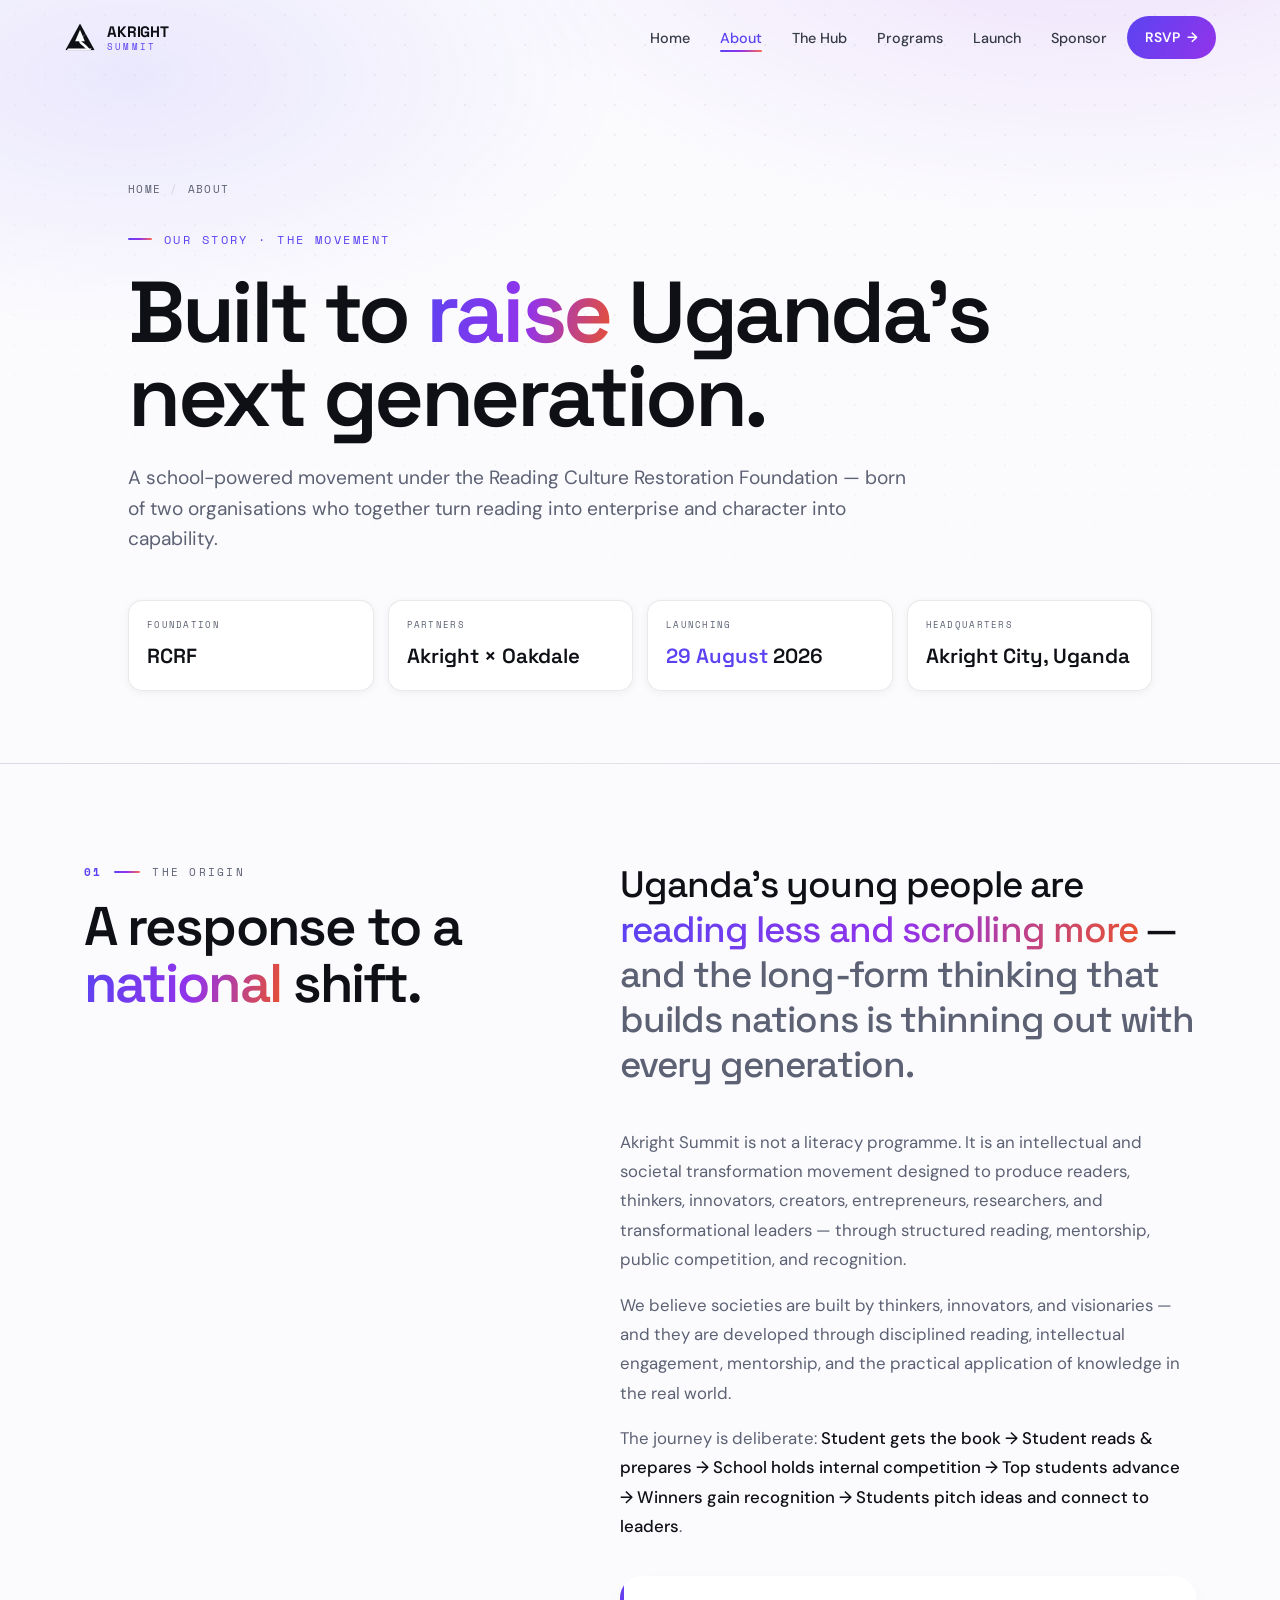
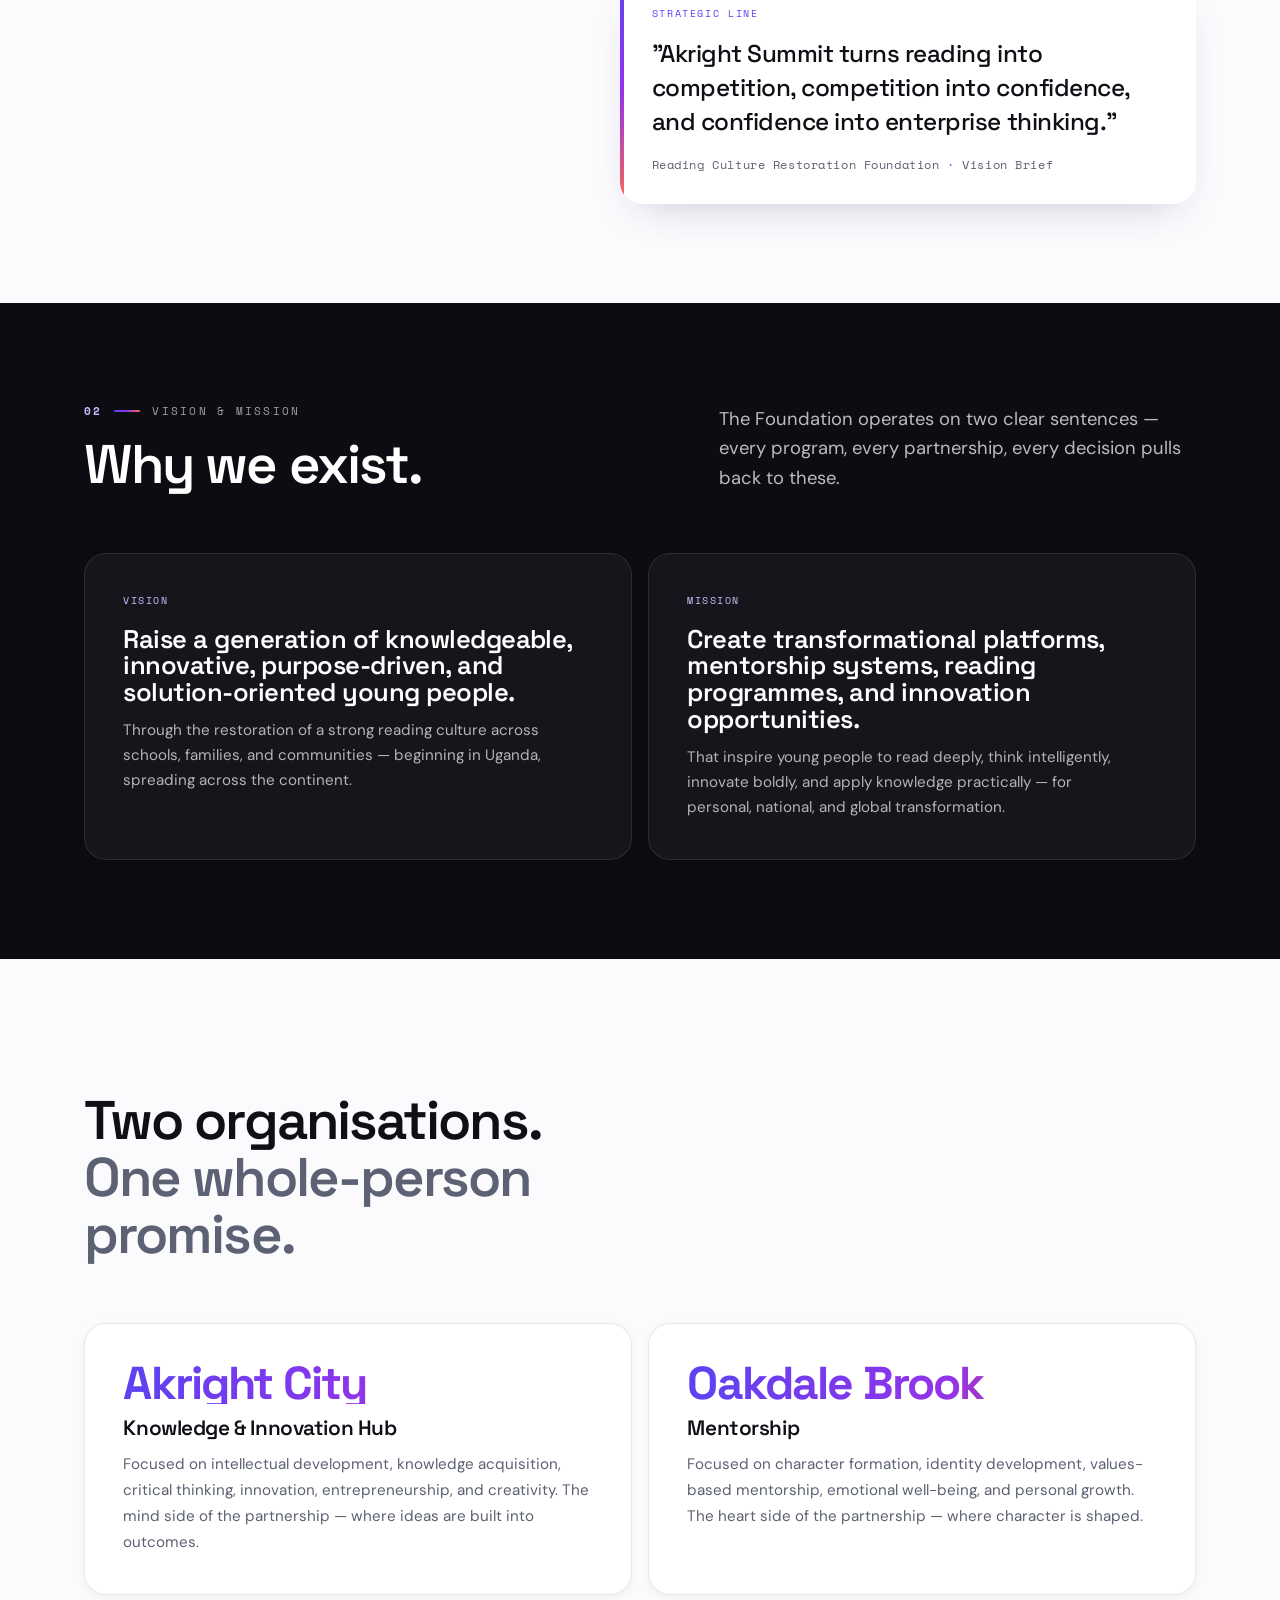
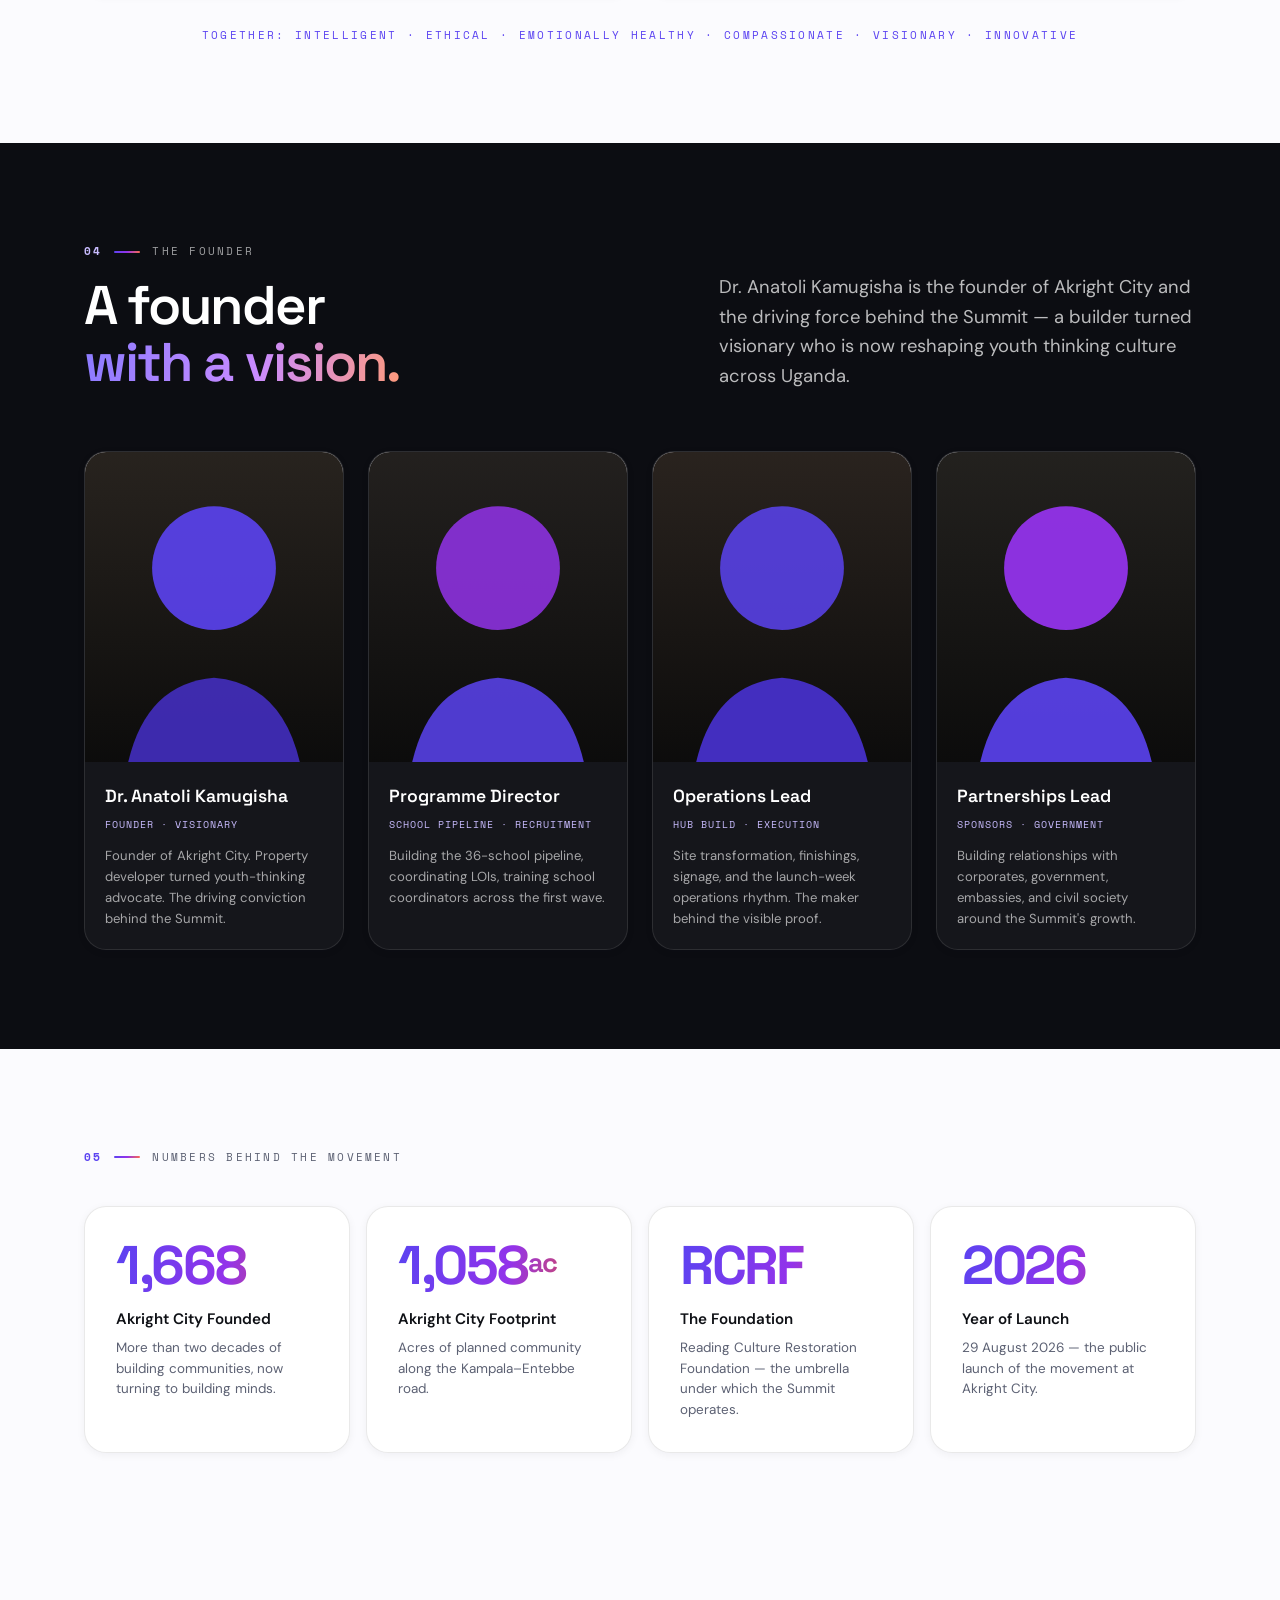
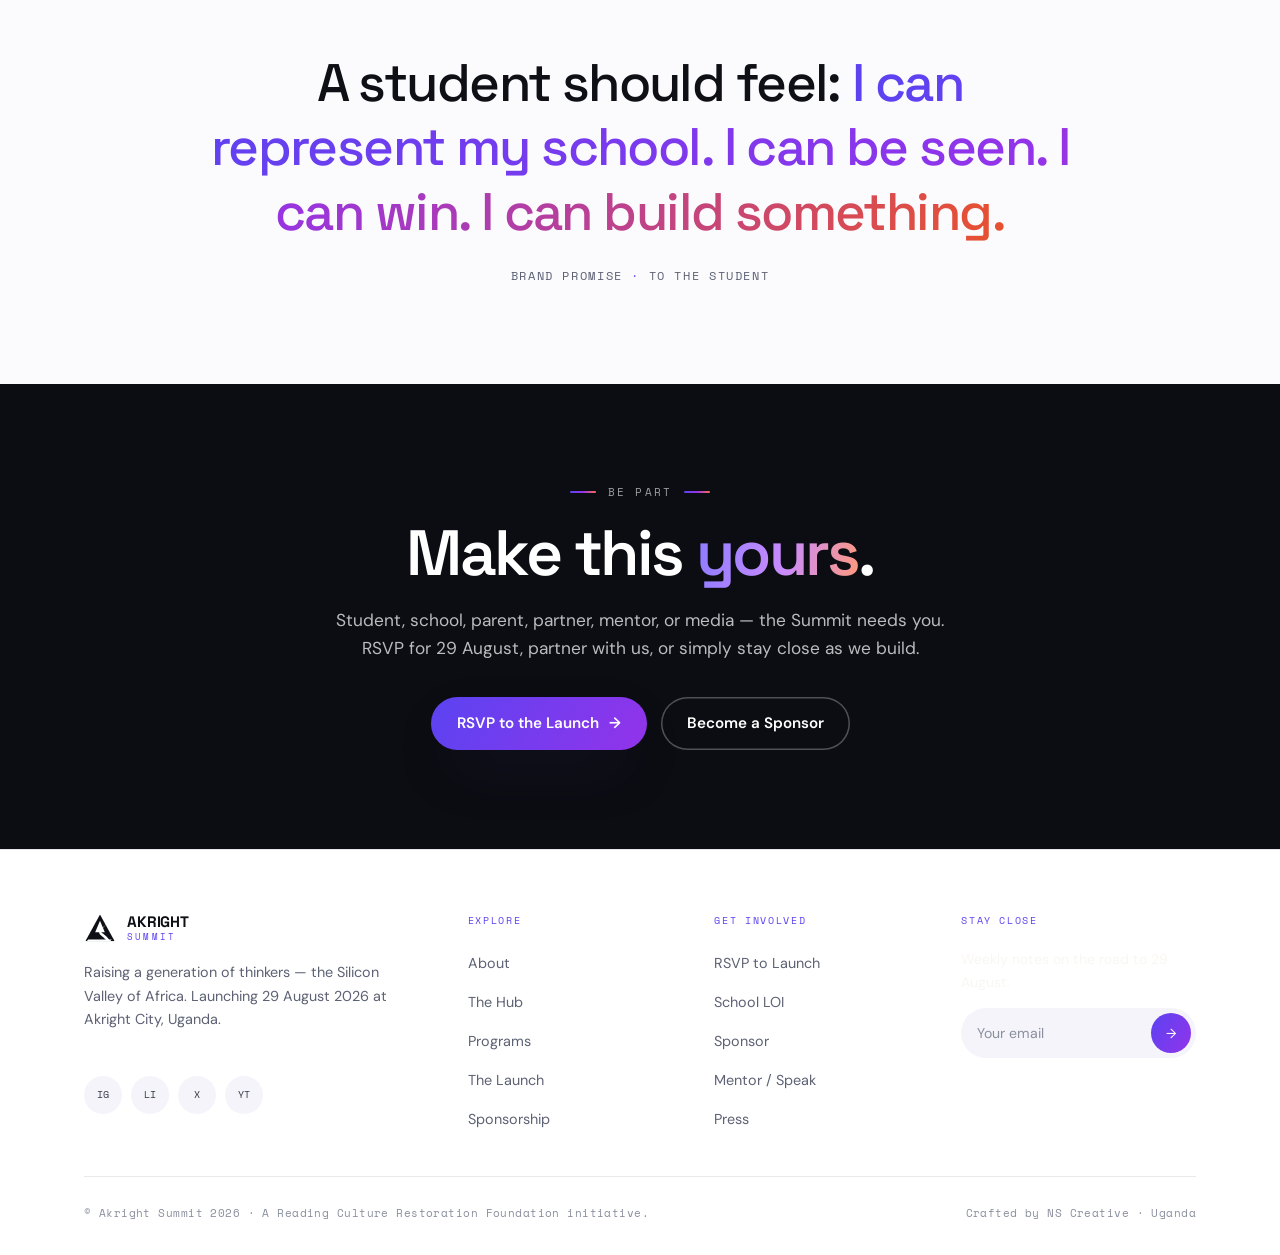
==== commit 1aeb1cf2: "redesign: roll "Luminous" premium-light design across the whole site Propagated the new luminous lan" ====
--- a/about/index.html
+++ b/about/index.html
@@ -3,14 +3,14 @@
 <head>
 <meta charset="UTF-8">
 <meta name="viewport" content="width=device-width, initial-scale=1.0, viewport-fit=cover">
-<meta name="theme-color" content="#F4EDE0">
+<meta name="theme-color" content="#FBFBFE">
 <title>About — Akright Summit · The Reading Culture Restoration Foundation</title>
 <meta name="description" content="The story behind Akright Summit — the Silicon Valley of Africa. A partnership between Akright City Knowledge & Innovation Hub and Oakdale Brook Mentorship.">
 <script>document.documentElement.classList.add('js')</script>
 <link rel="preconnect" href="https://fonts.googleapis.com">
 <link rel="preconnect" href="https://fonts.gstatic.com" crossorigin>
-<link href="https://fonts.googleapis.com/css2?family=Fraunces:ital,opsz,wght@0,9..144,400..900;1,9..144,400..700&family=Hanken+Grotesk:wght@300;400;500;600;700;800&family=Space+Mono:ital,wght@0,400;0,700;1,400&display=swap" rel="stylesheet">
-<link rel="stylesheet" href="../assets/css/style.css">
+<link href="https://fonts.googleapis.com/css2?family=DM+Sans:wght@400;500;600;700&family=Space+Grotesk:wght@400;500;600;700&family=Space+Mono:wght@400;700&display=swap" rel="stylesheet">
+<link rel="stylesheet" href="../assets/css/home.css">
 <link rel="icon" type="image/svg+xml" href="../assets/logo/logo.svg">
 </head>
 <body class="loading">
@@ -157,8 +157,8 @@
           <svg viewBox="0 0 200 280" preserveAspectRatio="xMidYMid slice" xmlns="http://www.w3.org/2000/svg">
             <defs><linearGradient id="tg1" x1="0%" y1="0%" x2="0%" y2="100%"><stop offset="0%" stop-color="#2A2520"/><stop offset="100%" stop-color="#0A0A0A"/></linearGradient></defs>
             <rect width="200" height="280" fill="url(#tg1)"/>
-            <circle cx="100" cy="110" r="48" fill="#C5462A" opacity="0.9"/>
-            <path d="M30 280 Q40 200 100 195 Q160 200 170 280 Z" fill="#8F2E17" opacity="0.85"/>
+            <circle cx="100" cy="110" r="48" fill="#5B43F1" opacity="0.9"/>
+            <path d="M30 280 Q40 200 100 195 Q160 200 170 280 Z" fill="#4630C9" opacity="0.85"/>
           </svg>
         </div>
         <div class="team-info">
@@ -172,8 +172,8 @@
           <svg viewBox="0 0 200 280" preserveAspectRatio="xMidYMid slice" xmlns="http://www.w3.org/2000/svg">
             <defs><linearGradient id="tg2" x1="0%" y1="0%" x2="0%" y2="100%"><stop offset="0%" stop-color="#252220"/><stop offset="100%" stop-color="#0A0A0A"/></linearGradient></defs>
             <rect width="200" height="280" fill="url(#tg2)"/>
-            <circle cx="100" cy="110" r="48" fill="#E2613B" opacity="0.85"/>
-            <path d="M30 280 Q40 200 100 195 Q160 200 170 280 Z" fill="#C5462A" opacity="0.85"/>
+            <circle cx="100" cy="110" r="48" fill="#9333EA" opacity="0.85"/>
+            <path d="M30 280 Q40 200 100 195 Q160 200 170 280 Z" fill="#5B43F1" opacity="0.85"/>
           </svg>
         </div>
         <div class="team-info">
@@ -187,8 +187,8 @@
           <svg viewBox="0 0 200 280" preserveAspectRatio="xMidYMid slice" xmlns="http://www.w3.org/2000/svg">
             <defs><linearGradient id="tg3" x1="0%" y1="0%" x2="0%" y2="100%"><stop offset="0%" stop-color="#2C2520"/><stop offset="100%" stop-color="#0A0A0A"/></linearGradient></defs>
             <rect width="200" height="280" fill="url(#tg3)"/>
-            <circle cx="100" cy="110" r="48" fill="#C5462A" opacity="0.85"/>
-            <path d="M30 280 Q40 200 100 195 Q160 200 170 280 Z" fill="#8F2E17" opacity="0.95"/>
+            <circle cx="100" cy="110" r="48" fill="#5B43F1" opacity="0.85"/>
+            <path d="M30 280 Q40 200 100 195 Q160 200 170 280 Z" fill="#4630C9" opacity="0.95"/>
           </svg>
         </div>
         <div class="team-info">
@@ -202,8 +202,8 @@
           <svg viewBox="0 0 200 280" preserveAspectRatio="xMidYMid slice" xmlns="http://www.w3.org/2000/svg">
             <defs><linearGradient id="tg4" x1="0%" y1="0%" x2="0%" y2="100%"><stop offset="0%" stop-color="#252320"/><stop offset="100%" stop-color="#0A0A0A"/></linearGradient></defs>
             <rect width="200" height="280" fill="url(#tg4)"/>
-            <circle cx="100" cy="110" r="48" fill="#E2613B" opacity="0.95"/>
-            <path d="M30 280 Q40 200 100 195 Q160 200 170 280 Z" fill="#C5462A" opacity="0.9"/>
+            <circle cx="100" cy="110" r="48" fill="#9333EA" opacity="0.95"/>
+            <path d="M30 280 Q40 200 100 195 Q160 200 170 280 Z" fill="#5B43F1" opacity="0.9"/>
           </svg>
         </div>
         <div class="team-info">
--- a/assets/css/home.css
+++ b/assets/css/home.css
@@ -0,0 +1,841 @@
+/* ====================================================================
+   AKRIGHT SUMMIT — HOME · "LUMINOUS"
+   Bright, airy, premium product aesthetic.
+   Cool-white canvas · violet→purple→coral gradient · soft depth.
+   Space Grotesk (display) · DM Sans (text) · Space Mono (labels)
+   ==================================================================== */
+
+:root{
+  /* Surfaces */
+  --white:   #FFFFFF;
+  --bg:      #FBFBFE;   /* luminous cool white */
+  --panel:   #F4F4FA;   /* soft lavender-grey */
+  --panel-2: #EEEEF7;
+  --ink-bg:  #0C0D12;   /* dark band */
+
+  /* Ink */
+  --ink:   #0E1015;   /* 19:1  */
+  --ink-2: #353A47;   /* 11:1  */
+  --muted: #5C6173;   /* 6.1:1 */
+  --faint: #8A8F9E;   /* decorative */
+
+  /* Accent */
+  --violet:   #5B43F1;  /* primary — text + buttons (5.97:1) */
+  --indigo:   #4630C9;  /* deep variant (8.3:1) */
+  --purple:   #9333EA;  /* secondary (5.38:1) */
+  --coral:    #FF6B4A;  /* decor / glow / ink-text chips */
+  --coral-dp: #E8512E;  /* large text / gradient */
+
+  --grad-brand: linear-gradient(110deg, #5B43F1 0%, #9333EA 50%, #FF6B4A 100%);
+  --grad-text:  linear-gradient(100deg, #5B43F1 0%, #9333EA 55%, #E8512E 100%);
+  --grad-btn:   linear-gradient(120deg, #5B43F1 0%, #7C3AED 60%, #9333EA 100%);
+  --grad-soft:  linear-gradient(135deg, rgba(91,67,241,0.10), rgba(255,107,74,0.10));
+
+  /* Tints */
+  --violet-tint: rgba(91,67,241,0.08);
+  --coral-tint:  rgba(255,107,74,0.10);
+
+  /* Lines + shadow */
+  --line:   rgba(14,16,21,0.09);
+  --line-2: rgba(14,16,21,0.14);
+  --sh-sm: 0 2px 8px rgba(20,18,40,0.05);
+  --sh-md: 0 18px 40px -22px rgba(28,22,70,0.28);
+  --sh-lg: 0 40px 80px -36px rgba(40,28,90,0.36);
+  --glow:  0 24px 60px -24px rgba(91,67,241,0.5);
+
+  /* Type */
+  --display:'Space Grotesk', system-ui, sans-serif;
+  --sans:   'DM Sans', system-ui, -apple-system, sans-serif;
+  --mono:   'Space Mono', ui-monospace, monospace;
+
+  /* Rhythm */
+  --pad-x: clamp(20px, 5vw, 76px);
+  --pad-y: clamp(72px, 11vh, 150px);
+  --max:   1240px;
+  --r:     22px;   /* card radius */
+  --r-sm:  14px;
+  --ease:  cubic-bezier(0.22,1,0.36,1);
+  --ease-x:cubic-bezier(0.16,1,0.3,1);
+
+  color-scheme: light;
+}
+
+*,*::before,*::after{ box-sizing:border-box; margin:0; padding:0; }
+html{ scroll-behavior:smooth; -webkit-text-size-adjust:100%; }
+@media (prefers-reduced-motion:reduce){ html{ scroll-behavior:auto; } }
+body{ font-family:var(--sans); font-size:1.0625rem; line-height:1.65; color:var(--ink-2);
+  background:var(--bg); -webkit-font-smoothing:antialiased; -moz-osx-font-smoothing:grayscale;
+  overflow-x:hidden; }
+body.loading{ overflow:hidden; height:100vh; }
+img,svg{ display:block; max-width:100%; }
+a{ color:inherit; text-decoration:none; }
+button{ font-family:inherit; cursor:pointer; border:none; background:none; color:inherit; }
+input{ font-family:inherit; font-size:inherit; color:inherit; }
+ul{ list-style:none; }
+h1,h2,h3,h4{ font-family:var(--display); font-weight:600; color:var(--ink); line-height:1.05;
+  letter-spacing:-0.03em; }
+::selection{ background:var(--violet); color:#fff; }
+*{ scrollbar-width:thin; scrollbar-color:var(--violet) transparent; }
+::-webkit-scrollbar{ width:10px; height:10px; }
+::-webkit-scrollbar-thumb{ background:#cfcfe6; border-radius:20px; }
+::-webkit-scrollbar-thumb:hover{ background:var(--violet); }
+
+.wrap{ width:100%; max-width:var(--max); margin-inline:auto; padding-inline:var(--pad-x); }
+.wrap.narrow{ max-width:960px; }
+.section{ padding-block:var(--pad-y); position:relative; }
+.gtext{ background:var(--grad-text); -webkit-background-clip:text; background-clip:text;
+  -webkit-text-fill-color:transparent; color:transparent; }
+
+/* mono kicker */
+.kicker{ display:inline-flex; align-items:center; gap:10px; font-family:var(--mono);
+  font-size:0.72rem; letter-spacing:0.18em; text-transform:uppercase; color:var(--violet); }
+.kicker::before{ content:""; width:24px; height:2px; border-radius:2px; background:var(--grad-brand); }
+.kicker.center{ justify-content:center; }
+
+/* section heading block */
+.shead{ max-width:760px; margin-bottom:clamp(40px,5vw,64px); }
+.shead.center{ margin-inline:auto; text-align:center; }
+.h2{ font-size:clamp(2rem,4.6vw,3.5rem); margin-top:18px; letter-spacing:-0.035em; }
+.lead{ margin-top:20px; font-size:clamp(1.05rem,1.5vw,1.25rem); line-height:1.6; color:var(--muted); }
+
+/* ---------------------------------------------------------------- BUTTONS */
+.btn{ display:inline-flex; align-items:center; gap:10px; font-family:var(--sans); font-weight:600;
+  font-size:0.95rem; padding:14px 26px; border-radius:100px; transition:transform .3s var(--ease),
+  box-shadow .35s var(--ease), background .3s, color .3s; will-change:transform; }
+.btn .arw{ transition:transform .3s var(--ease); }
+.btn:hover .arw{ transform:translateX(4px); }
+.btn-grad{ color:#fff; background:var(--grad-btn); box-shadow:var(--glow); }
+.btn-grad:hover{ transform:translateY(-2px); box-shadow:0 30px 70px -22px rgba(91,67,241,0.6); }
+.btn-ghost{ color:var(--ink); background:var(--white); box-shadow:inset 0 0 0 1.5px var(--line-2), var(--sh-sm); }
+.btn-ghost:hover{ box-shadow:inset 0 0 0 1.5px var(--violet); color:var(--violet); transform:translateY(-2px); }
+.btn-lg{ padding:17px 34px; font-size:1.02rem; }
+.btn-light{ color:var(--ink); background:#fff; }
+.btn-light:hover{ transform:translateY(-2px); box-shadow:var(--sh-md); }
+.on-dark .btn-ghost{ background:transparent; color:#fff; box-shadow:inset 0 0 0 1.5px rgba(255,255,255,0.25); }
+.on-dark .btn-ghost:hover{ background:#fff; color:var(--ink); }
+
+/* ---------------------------------------------------------------- NAV */
+.nav{ position:fixed; inset:0 0 auto 0; z-index:100; display:flex; align-items:center;
+  justify-content:space-between; gap:20px; padding:16px var(--pad-x);
+  transition:padding .4s var(--ease), background .4s, box-shadow .4s, transform .5s var(--ease); }
+.nav.scrolled{ padding-block:11px; background:rgba(251,251,254,0.72);
+  backdrop-filter:blur(18px) saturate(1.4); -webkit-backdrop-filter:blur(18px) saturate(1.4);
+  box-shadow:0 1px 0 var(--line), 0 10px 30px -24px rgba(28,22,70,0.5); }
+.nav.hidden{ transform:translateY(-110%); }
+.nav-logo{ display:flex; align-items:center; gap:11px; color:var(--ink); flex:0 0 auto; }
+.nav-logo .lg{ width:32px; height:30px; color:var(--ink); transition:transform .5s var(--ease); }
+.nav-logo:hover .lg{ transform:rotate(-5deg) scale(1.05); }
+.nav-logo .lg path[fill="#0A0A0A"]{ fill:var(--bg); }
+.nav.scrolled .nav-logo .lg path[fill="#0A0A0A"]{ fill:#fbfbfe; }
+.lgt{ display:flex; flex-direction:column; line-height:1; }
+.lgt b{ font-family:var(--display); font-weight:700; font-size:0.95rem; letter-spacing:-0.01em; color:var(--ink); }
+.lgt span{ font-family:var(--mono); font-size:0.58rem; letter-spacing:0.26em; color:var(--violet); padding-top:3px; }
+.nav-links{ display:flex; align-items:center; gap:30px; margin-left:auto; }
+.nav-links a{ position:relative; font-size:0.9rem; font-weight:500; color:var(--ink-2); transition:color .25s; }
+.nav-links a::after{ content:""; position:absolute; left:0; right:100%; bottom:-5px; height:2px; border-radius:2px;
+  background:var(--grad-brand); transition:right .3s var(--ease); }
+.nav-links a:hover{ color:var(--ink); }
+.nav-links a:hover::after, .nav-links a.active::after{ right:0; }
+.nav-links a.active{ color:var(--violet); }
+.nav-cta{ display:inline-flex; align-items:center; gap:7px; flex:0 0 auto; font-weight:600; font-size:0.86rem;
+  color:#fff; background:var(--grad-btn); padding:10px 18px; border-radius:100px; box-shadow:var(--glow);
+  transition:transform .3s var(--ease), box-shadow .3s; }
+.nav-cta span{ transition:transform .3s var(--ease); }
+.nav-cta:hover{ transform:translateY(-2px); }
+.nav-cta:hover span{ transform:translateX(3px); }
+.nav-tog{ display:none; flex-direction:column; gap:5px; width:30px; height:24px; justify-content:center; align-items:flex-end; }
+.nav-tog span{ display:block; height:2px; width:25px; border-radius:2px; background:var(--ink);
+  transition:transform .4s var(--ease), opacity .3s; transform-origin:center; }
+@media (max-width:980px){ .nav-links,.nav>.nav-cta{ display:none; } .nav-tog{ display:flex; } }
+
+.mnav{ position:fixed; inset:0; z-index:99; background:var(--bg); display:flex; flex-direction:column;
+  justify-content:center; gap:4px; padding:90px var(--pad-x) 50px; transform:translateY(-100%);
+  transition:transform .6s var(--ease-x); visibility:hidden; }
+.mnav.open{ transform:none; visibility:visible; }
+.mnav a{ font-family:var(--display); font-weight:600; font-size:clamp(2rem,9vw,3.2rem); letter-spacing:-0.03em;
+  color:var(--ink); padding:7px 0; transition:color .3s, transform .4s var(--ease); width:max-content; }
+.mnav a:hover{ color:var(--violet); transform:translateX(10px); }
+.mnav .mf{ margin-top:36px; padding-top:24px; border-top:1px solid var(--line);
+  font-family:var(--mono); font-size:0.74rem; letter-spacing:0.08em; color:var(--muted); line-height:1.9; }
+.mnav .mf a{ font-family:var(--mono); font-size:0.74rem; color:var(--violet); display:inline; }
+
+/* progress + to-top */
+.scroll-progress{ position:fixed; top:0; left:0; height:3px; width:0; z-index:101; background:var(--grad-brand); }
+.to-top{ position:fixed; right:clamp(16px,3vw,30px); bottom:clamp(16px,3vw,30px); z-index:90;
+  width:48px; height:48px; border-radius:50%; background:var(--white); color:var(--violet); font-size:1.1rem;
+  display:grid; place-items:center; box-shadow:var(--sh-md); opacity:0; transform:translateY(14px) scale(.9);
+  pointer-events:none; transition:opacity .4s var(--ease), transform .4s var(--ease); }
+.to-top.show{ opacity:1; transform:none; pointer-events:auto; }
+.to-top:hover{ background:var(--grad-btn); color:#fff; }
+
+/* ---------------------------------------------------------------- LOADER */
+#loader{ position:fixed; inset:0; z-index:1000; background:var(--bg); display:flex; flex-direction:column;
+  align-items:center; justify-content:center; gap:18px; transition:opacity .8s var(--ease), visibility .8s; }
+#loader.done{ opacity:0; visibility:hidden; }
+.ld-mark{ width:74px; height:68px; color:var(--violet); animation:ldFloat 2.2s var(--ease) infinite; }
+.ld-mark path[fill="#0A0A0A"]{ fill:var(--bg); }
+@keyframes ldFloat{ 0%,100%{ transform:translateY(0) } 50%{ transform:translateY(-8px) } }
+.ld-brand{ font-family:var(--display); font-weight:700; font-size:1.3rem; letter-spacing:-0.01em; color:var(--ink); }
+.ld-sub{ font-family:var(--mono); font-size:0.68rem; letter-spacing:0.3em; text-transform:uppercase; color:var(--violet); }
+.ld-track{ width:150px; height:3px; border-radius:3px; background:var(--panel-2); overflow:hidden; margin-top:4px; }
+.ld-bar{ width:40%; height:100%; border-radius:3px; background:var(--grad-brand); animation:ldBar 1.3s var(--ease) infinite; }
+@keyframes ldBar{ 0%{ transform:translateX(-110%) } 100%{ transform:translateX(360%) } }
+.ld-pct{ font-family:var(--mono); font-size:0.7rem; letter-spacing:0.2em; color:var(--faint); }
+@media (prefers-reduced-motion:reduce){ .ld-mark,.ld-bar{ animation:none } }
+
+/* ---------------------------------------------------------------- HERO */
+.hero{ position:relative; min-height:100svh; display:flex; align-items:center; overflow:hidden;
+  padding:clamp(110px,15vh,170px) var(--pad-x) clamp(50px,8vh,90px); }
+.hero-bg{ position:absolute; inset:0; z-index:0; overflow:hidden; pointer-events:none; }
+.blob{ position:absolute; border-radius:50%; filter:blur(70px); opacity:0.55; will-change:transform; }
+.blob.b1{ width:46vw; height:46vw; top:-12vw; left:-6vw; background:radial-gradient(circle,#6D4AFF,transparent 70%);
+  animation:drift1 18s ease-in-out infinite; }
+.blob.b2{ width:42vw; height:42vw; top:-4vw; right:-8vw; background:radial-gradient(circle,#FF6B4A,transparent 70%);
+  opacity:0.4; animation:drift2 22s ease-in-out infinite; }
+.blob.b3{ width:40vw; height:40vw; bottom:-16vw; left:28vw; background:radial-gradient(circle,#A855F7,transparent 70%);
+  opacity:0.35; animation:drift3 20s ease-in-out infinite; }
+@keyframes drift1{ 0%,100%{ transform:translate(0,0) scale(1) } 50%{ transform:translate(5vw,4vw) scale(1.12) } }
+@keyframes drift2{ 0%,100%{ transform:translate(0,0) scale(1) } 50%{ transform:translate(-4vw,5vw) scale(1.1) } }
+@keyframes drift3{ 0%,100%{ transform:translate(0,0) scale(1) } 50%{ transform:translate(3vw,-4vw) scale(1.15) } }
+.hero-grid{ position:absolute; inset:0; z-index:1; pointer-events:none;
+  background-image:radial-gradient(rgba(14,16,21,0.05) 1px, transparent 1px); background-size:30px 30px;
+  -webkit-mask-image:radial-gradient(120% 90% at 50% 30%, #000 30%, transparent 75%);
+  mask-image:radial-gradient(120% 90% at 50% 30%, #000 30%, transparent 75%); }
+.hero-bg::after{ content:""; position:absolute; inset:0; background:linear-gradient(180deg,transparent 55%,var(--bg) 100%); }
+
+.hero-inner{ position:relative; z-index:2; width:100%; max-width:var(--max); margin-inline:auto;
+  display:grid; grid-template-columns:1.15fr 0.85fr; gap:clamp(36px,5vw,72px); align-items:center; }
+@media (max-width:940px){ .hero-inner{ grid-template-columns:1fr; gap:40px; } }
+
+.chip{ display:inline-flex; align-items:center; gap:9px; padding:8px 15px; border-radius:100px;
+  background:var(--white); box-shadow:inset 0 0 0 1px var(--line), var(--sh-sm); font-family:var(--mono);
+  font-size:0.7rem; letter-spacing:0.12em; text-transform:uppercase; color:var(--ink-2); }
+.chip .dot{ width:7px; height:7px; border-radius:50%; background:var(--violet); box-shadow:0 0 0 0 rgba(91,67,241,.5);
+  animation:pulse 2.2s infinite; }
+@keyframes pulse{ 0%,100%{ box-shadow:0 0 0 0 rgba(91,67,241,.45) } 50%{ box-shadow:0 0 0 7px rgba(91,67,241,0) } }
+.hero-h1{ font-family:var(--display); font-weight:600; font-size:clamp(2.9rem,7.4vw,6rem); line-height:0.98;
+  letter-spacing:-0.045em; color:var(--ink); margin-top:22px; }
+.hero-h1 .ln{ display:block; overflow:hidden; }
+.hero-h1 .ln>span{ display:block; transform:translateY(110%); }
+body.ready .hero-h1 .ln>span{ animation:up 0.95s var(--ease-x) forwards; }
+.hero-h1 .ln:nth-child(1)>span{ animation-delay:.05s }
+.hero-h1 .ln:nth-child(2)>span{ animation-delay:.15s }
+.hero-h1 .ln:nth-child(3)>span{ animation-delay:.25s }
+@keyframes up{ to{ transform:none } }
+.hero-sub{ margin-top:24px; max-width:46ch; font-size:clamp(1.05rem,1.5vw,1.22rem); line-height:1.6; color:var(--muted); }
+.hero-cta{ margin-top:32px; display:flex; flex-wrap:wrap; gap:14px; }
+.hero-anim{ opacity:0; transform:translateY(20px); }
+body.ready .hero-anim{ animation:fade .9s var(--ease) forwards; }
+body.ready .hero-anim.d1{ animation-delay:.45s } body.ready .hero-anim.d2{ animation-delay:.58s }
+body.ready .hero-anim.d3{ animation-delay:.7s }
+@keyframes fade{ to{ opacity:1; transform:none } }
+@media (prefers-reduced-motion:reduce){ .hero-h1 .ln>span,.hero-anim{ opacity:1!important; transform:none!important; animation:none!important } .blob{ animation:none!important } }
+
+/* hero glass card */
+.hero-card{ background:rgba(255,255,255,0.72); backdrop-filter:blur(20px) saturate(1.3);
+  -webkit-backdrop-filter:blur(20px) saturate(1.3); border:1px solid rgba(255,255,255,0.7);
+  border-radius:var(--r); padding:clamp(24px,2.4vw,32px); box-shadow:var(--sh-lg); }
+.hc-top{ display:flex; align-items:center; justify-content:space-between; gap:12px; padding-bottom:16px;
+  border-bottom:1px solid var(--line); }
+.hc-top .l{ font-family:var(--mono); font-size:0.66rem; letter-spacing:0.16em; text-transform:uppercase; color:var(--muted); }
+.hc-live{ display:inline-flex; align-items:center; gap:6px; font-family:var(--mono); font-size:0.64rem;
+  letter-spacing:0.12em; text-transform:uppercase; color:var(--violet); }
+.hc-live .dot{ width:6px; height:6px; border-radius:50%; background:var(--coral); animation:pulse 2s infinite; }
+.hc-date{ font-family:var(--display); font-weight:700; font-size:clamp(2.4rem,4vw,3.2rem); letter-spacing:-0.04em;
+  color:var(--ink); margin-top:18px; line-height:1; }
+.hc-date .gtext{ font-style:normal; }
+.hc-where{ margin-top:8px; font-size:0.92rem; color:var(--muted); }
+.hc-cd{ display:grid; grid-template-columns:repeat(4,1fr); gap:8px; margin-top:22px; }
+.hc-u{ text-align:center; background:var(--panel); border-radius:var(--r-sm); padding:12px 6px; }
+.hc-u b{ display:block; font-family:var(--display); font-weight:700; font-size:clamp(1.3rem,2.4vw,1.8rem);
+  color:var(--ink); font-variant-numeric:tabular-nums; letter-spacing:-0.02em; }
+.hc-u span{ font-family:var(--mono); font-size:0.56rem; letter-spacing:0.14em; text-transform:uppercase; color:var(--muted); }
+.hc-foot{ margin-top:22px; display:grid; grid-template-columns:1fr 1fr; gap:14px; }
+.hc-stat .n{ font-family:var(--display); font-weight:700; font-size:1.5rem; letter-spacing:-0.03em; color:var(--ink); }
+.hc-stat .n .gtext{ font-style:normal; }
+.hc-stat .k{ font-family:var(--mono); font-size:0.58rem; letter-spacing:0.12em; text-transform:uppercase; color:var(--muted); margin-top:2px; }
+
+/* ---------------------------------------------------------------- MARQUEE */
+.marquee{ border-block:1px solid var(--line); overflow:hidden; padding:20px 0; background:var(--white); }
+.mq-track{ display:inline-flex; align-items:center; white-space:nowrap; animation:mq 32s linear infinite; }
+.mq-item{ font-family:var(--display); font-weight:600; font-size:clamp(1.1rem,2.2vw,1.7rem); letter-spacing:-0.02em;
+  color:var(--ink); display:inline-flex; align-items:center; }
+.mq-item:nth-child(even){ color:var(--violet); }
+.mq-item .s{ width:8px; height:8px; border-radius:50%; background:var(--grad-brand); margin:0 clamp(20px,3.5vw,44px); }
+@keyframes mq{ to{ transform:translateX(-50%) } }
+@media (prefers-reduced-motion:reduce){ .mq-track{ animation:none } }
+
+/* ---------------------------------------------------------------- MOVEMENT / SPLIT */
+.split{ display:grid; grid-template-columns:0.9fr 1.1fr; gap:clamp(32px,5vw,80px); align-items:start; }
+@media (max-width:880px){ .split{ grid-template-columns:1fr; gap:28px; } }
+.split-sticky{ position:sticky; top:110px; }
+@media (max-width:880px){ .split-sticky{ position:static; } }
+.statement{ font-family:var(--display); font-weight:500; font-size:clamp(1.5rem,2.9vw,2.3rem); line-height:1.22;
+  letter-spacing:-0.025em; color:var(--ink); }
+.statement .gtext{ font-weight:600; }
+.body-text{ font-size:1.05rem; line-height:1.75; color:var(--muted); max-width:60ch; }
+.body-text + .body-text{ margin-top:16px; }
+.body-text strong{ color:var(--ink); font-weight:600; }
+.tlink{ display:inline-flex; align-items:center; gap:8px; font-weight:600; color:var(--violet); }
+.tlink .arw{ transition:transform .3s var(--ease); }
+.tlink:hover .arw{ transform:translateX(4px); }
+.quote{ margin-top:34px; padding:30px 32px; background:var(--white); border-radius:var(--r);
+  box-shadow:var(--sh-md); position:relative; overflow:hidden; }
+.quote::before{ content:""; position:absolute; left:0; top:0; bottom:0; width:4px; background:var(--grad-brand); }
+.quote .ql{ font-family:var(--mono); font-size:0.64rem; letter-spacing:0.16em; text-transform:uppercase; color:var(--violet); margin-bottom:14px; }
+.quote .qt{ font-family:var(--display); font-weight:500; font-size:clamp(1.2rem,1.9vw,1.55rem); line-height:1.4; color:var(--ink); letter-spacing:-0.02em; }
+.quote .qa{ margin-top:16px; font-family:var(--mono); font-size:0.72rem; letter-spacing:0.06em; color:var(--muted); }
+.quote .qa b{ color:var(--violet); font-weight:400; }
+
+/* ---------------------------------------------------------------- STATS */
+.stat-row{ display:grid; grid-template-columns:repeat(4,1fr); gap:16px; }
+@media (max-width:840px){ .stat-row{ grid-template-columns:1fr 1fr; } }
+.stat-card{ background:var(--white); border:1px solid var(--line); border-radius:var(--r); padding:clamp(22px,2.4vw,32px);
+  box-shadow:var(--sh-sm); transition:transform .35s var(--ease), box-shadow .35s; }
+.stat-card:hover{ transform:translateY(-4px); box-shadow:var(--sh-md); }
+.stat-card .n{ font-family:var(--display); font-weight:700; font-size:clamp(2.4rem,4.4vw,3.6rem); line-height:1;
+  letter-spacing:-0.04em; display:flex; align-items:baseline; }
+.stat-card .n .gtext{ font-style:normal; }
+.stat-card .n .pre,.stat-card .n .suf{ font-size:0.5em; }
+.stat-card .n .pre{ margin-right:2px } .stat-card .n .suf{ margin-left:3px; align-self:flex-start; padding-top:.4em; }
+.stat-card .l{ margin-top:14px; font-weight:600; font-size:0.96rem; color:var(--ink); }
+.stat-card .d{ margin-top:6px; font-size:0.85rem; line-height:1.55; color:var(--muted); }
+
+/* ---------------------------------------------------------------- BENTO (HUB) */
+.bento{ display:grid; grid-template-columns:repeat(6,1fr); gap:16px; }
+.tile{ background:var(--white); border:1px solid var(--line); border-radius:var(--r); padding:clamp(24px,2.4vw,34px);
+  box-shadow:var(--sh-sm); position:relative; overflow:hidden; transition:transform .4s var(--ease), box-shadow .4s; }
+.tile:hover{ transform:translateY(-5px); box-shadow:var(--sh-md); }
+.tile::after{ content:""; position:absolute; inset:0; border-radius:var(--r); padding:1px;
+  background:var(--grad-brand); -webkit-mask:linear-gradient(#000 0 0) content-box, linear-gradient(#000 0 0);
+  -webkit-mask-composite:xor; mask-composite:exclude; opacity:0; transition:opacity .4s; pointer-events:none; }
+.tile:hover::after{ opacity:1; }
+.tile.lg{ grid-column:span 3; } .tile.md{ grid-column:span 3; } .tile.sm{ grid-column:span 2; }
+@media (max-width:900px){ .tile.lg,.tile.md{ grid-column:span 6; } .tile.sm{ grid-column:span 3; } }
+@media (max-width:620px){ .bento{ grid-template-columns:1fr; } .tile{ grid-column:1/-1!important; } }
+.t-ico{ width:50px; height:50px; border-radius:14px; display:grid; place-items:center; color:#fff;
+  background:var(--grad-btn); box-shadow:var(--glow); margin-bottom:20px; }
+.t-num{ font-family:var(--mono); font-size:0.64rem; letter-spacing:0.14em; text-transform:uppercase; color:var(--violet); margin-bottom:10px; }
+.t-name{ font-family:var(--display); font-weight:600; font-size:clamp(1.3rem,2vw,1.7rem); letter-spacing:-0.02em; color:var(--ink); }
+.t-desc{ margin-top:12px; font-size:0.95rem; line-height:1.65; color:var(--muted); max-width:46ch; }
+.t-tags{ display:flex; flex-wrap:wrap; gap:8px; margin-top:20px; }
+.t-tags span{ font-family:var(--mono); font-size:0.62rem; letter-spacing:0.04em; color:var(--ink-2);
+  padding:5px 11px; border-radius:100px; background:var(--panel); }
+
+/* ---------------------------------------------------------------- SAVE THE DATE */
+.save{ position:relative; overflow:hidden; border-radius:clamp(20px,3vw,34px); background:var(--ink-bg); color:#fff;
+  padding:clamp(40px,6vw,84px) clamp(24px,4vw,64px); text-align:center; box-shadow:var(--sh-lg); }
+.save .glow{ position:absolute; inset:0; z-index:0; pointer-events:none; }
+.save .glow .g1{ position:absolute; width:55vw; height:55vw; top:-30vw; left:-10vw; border-radius:50%;
+  background:radial-gradient(circle,rgba(124,58,237,0.55),transparent 70%); filter:blur(40px); }
+.save .glow .g2{ position:absolute; width:45vw; height:45vw; bottom:-30vw; right:-6vw; border-radius:50%;
+  background:radial-gradient(circle,rgba(255,107,74,0.4),transparent 70%); filter:blur(40px); }
+.save>*{ position:relative; z-index:1; }
+.save .sk{ font-family:var(--mono); font-size:0.72rem; letter-spacing:0.3em; text-transform:uppercase; color:#c9bcff; }
+.save .sd{ font-family:var(--display); font-weight:700; font-size:clamp(4.5rem,16vw,12rem); line-height:0.82;
+  letter-spacing:-0.05em; margin-top:14px; }
+.save .sd .gtext{ -webkit-text-fill-color:transparent; }
+.save .sm{ font-family:var(--display); font-weight:500; font-size:clamp(1.3rem,3vw,2.1rem); color:#fff; margin-top:4px; letter-spacing:-0.02em; }
+.save .sy{ font-family:var(--mono); font-size:0.78rem; letter-spacing:0.2em; text-transform:uppercase; color:rgba(255,255,255,0.6); margin-top:14px; }
+.cd{ display:flex; justify-content:center; gap:clamp(10px,2.4vw,28px); margin-top:36px; }
+.cd-u{ background:rgba(255,255,255,0.06); border:1px solid rgba(255,255,255,0.12); border-radius:var(--r-sm);
+  padding:16px clamp(10px,2vw,24px); min-width:70px; }
+.cd-u b{ display:block; font-family:var(--display); font-weight:700; font-size:clamp(1.6rem,4vw,2.6rem);
+  color:#fff; font-variant-numeric:tabular-nums; letter-spacing:-0.03em; }
+.cd-u span{ font-family:var(--mono); font-size:0.58rem; letter-spacing:0.16em; text-transform:uppercase; color:#c9bcff; }
+.save .btn{ margin-top:38px; }
+
+/* ---------------------------------------------------------------- TCA */
+.tca{ display:grid; grid-template-columns:repeat(3,1fr); gap:16px; }
+@media (max-width:820px){ .tca{ grid-template-columns:1fr; } }
+.tca-card{ background:var(--white); border:1px solid var(--line); border-radius:var(--r); padding:clamp(28px,3vw,42px);
+  box-shadow:var(--sh-sm); transition:transform .4s var(--ease), box-shadow .4s; }
+.tca-card:hover{ transform:translateY(-5px); box-shadow:var(--sh-md); }
+.tca-l{ font-family:var(--display); font-weight:700; font-size:clamp(3rem,5vw,4.6rem); line-height:0.9; letter-spacing:-0.04em; }
+.tca-n{ font-family:var(--display); font-weight:600; font-size:1.35rem; letter-spacing:-0.02em; color:var(--ink); margin-top:14px; }
+.tca-d{ margin-top:12px; font-size:0.95rem; line-height:1.7; color:var(--muted); }
+
+/* ---------------------------------------------------------------- REACH / SPONSOR */
+.reach{ display:grid; grid-template-columns:repeat(4,1fr); gap:16px; }
+@media (max-width:840px){ .reach{ grid-template-columns:1fr 1fr; } }
+.reach-item{ background:var(--white); border:1px solid var(--line); border-radius:var(--r); padding:clamp(22px,2.4vw,30px); box-shadow:var(--sh-sm); }
+.reach-item .k{ font-family:var(--mono); font-size:0.62rem; letter-spacing:0.14em; text-transform:uppercase; color:var(--muted); }
+.reach-item .n{ font-family:var(--display); font-weight:700; font-size:clamp(2rem,3.8vw,3rem); letter-spacing:-0.04em;
+  margin-top:12px; display:flex; align-items:baseline; }
+.reach-item .n .gtext{ font-style:normal; } .reach-item .n .suf{ font-size:0.5em; }
+.reach-item .d{ margin-top:12px; font-size:0.82rem; line-height:1.55; color:var(--muted); }
+
+/* ---------------------------------------------------------------- MANIFESTO */
+.manifesto{ text-align:center; max-width:1000px; margin-inline:auto; }
+.manifesto-q{ font-family:var(--display); font-weight:500; font-size:clamp(1.8rem,4.4vw,3.4rem); line-height:1.22;
+  letter-spacing:-0.03em; color:var(--ink); }
+.manifesto-q .gtext{ font-weight:600; }
+.manifesto-a{ margin-top:24px; font-family:var(--mono); font-size:0.74rem; letter-spacing:0.14em; text-transform:uppercase; color:var(--muted); }
+.manifesto-a b{ color:var(--violet); font-weight:400; }
+
+/* ---------------------------------------------------------------- FINAL CTA */
+.final{ position:relative; overflow:hidden; border-radius:clamp(20px,3vw,34px); padding:clamp(48px,7vw,96px) clamp(24px,4vw,64px);
+  text-align:center; background:var(--grad-brand); color:#fff; box-shadow:var(--sh-lg); }
+.final::before{ content:""; position:absolute; inset:0; background:radial-gradient(80% 120% at 50% 0%, rgba(255,255,255,0.22), transparent 60%); }
+.final>*{ position:relative; z-index:1; }
+.final .fk{ font-family:var(--mono); font-size:0.74rem; letter-spacing:0.2em; text-transform:uppercase; color:rgba(255,255,255,0.8); }
+.final h2{ color:#fff; font-size:clamp(2.4rem,6vw,4.6rem); letter-spacing:-0.04em; margin-top:16px; line-height:0.98; }
+.final p{ margin-top:20px; font-size:1.1rem; line-height:1.55; color:rgba(255,255,255,0.85); max-width:52ch; margin-inline:auto; }
+.final p strong{ color:#fff; }
+.final-cta{ margin-top:36px; display:flex; flex-wrap:wrap; gap:14px; justify-content:center; }
+.final .btn-light{ background:#fff; color:var(--violet); }
+
+/* ---------------------------------------------------------------- FOOTER */
+.footer{ background:var(--white); border-top:1px solid var(--line); padding:clamp(56px,7vh,88px) 0 32px; }
+.footer-top{ display:grid; grid-template-columns:1.7fr 1fr 1fr 1.2fr; gap:clamp(28px,4vw,56px);
+  padding-bottom:44px; border-bottom:1px solid var(--line); }
+.footer-brand .lg{ display:flex; align-items:center; gap:11px; color:var(--ink); margin-bottom:18px; }
+.footer-brand .lg svg{ width:32px; height:30px; }
+.footer-brand .lg path[fill="#0A0A0A"]{ fill:var(--white); }
+.footer-tag{ font-size:0.9rem; line-height:1.65; color:var(--muted); max-width:36ch; }
+.f-soc{ display:flex; gap:9px; margin-top:22px; }
+.f-soc a{ width:38px; height:38px; border-radius:50%; display:grid; place-items:center; background:var(--panel);
+  font-family:var(--mono); font-size:0.64rem; color:var(--ink-2); transition:.3s var(--ease); }
+.f-soc a:hover{ background:var(--grad-btn); color:#fff; transform:translateY(-3px); }
+.footer-col h5{ font-family:var(--mono); font-size:0.64rem; letter-spacing:0.16em; text-transform:uppercase; color:var(--violet); margin-bottom:18px; font-weight:400; }
+.footer-col ul{ display:flex; flex-direction:column; gap:11px; }
+.footer-col a{ font-size:0.9rem; color:var(--muted); transition:color .25s, padding-left .25s; }
+.footer-col a:hover{ color:var(--ink); padding-left:4px; }
+.news{ display:flex; background:var(--panel); border-radius:100px; padding:5px 5px 5px 16px; margin-top:14px; }
+.news input{ flex:1; background:transparent; border:none; font-size:0.88rem; color:var(--ink); }
+.news input::placeholder{ color:var(--faint); }
+.news input:focus{ outline:none; }
+.news button{ width:40px; height:40px; border-radius:50%; background:var(--grad-btn); color:#fff; flex:0 0 auto; transition:transform .3s; }
+.news button:hover{ transform:scale(1.05); }
+.footer-bottom{ display:flex; justify-content:space-between; gap:14px; flex-wrap:wrap; padding-top:28px; }
+.footer-copy{ font-family:var(--mono); font-size:0.68rem; letter-spacing:0.04em; color:var(--faint); }
+.footer-copy b{ color:var(--violet); font-weight:400; }
+@media (max-width:860px){ .footer-top{ grid-template-columns:1fr 1fr; gap:36px; } }
+@media (max-width:520px){ .footer-top{ grid-template-columns:1fr; } }
+
+/* ---------------------------------------------------------------- REVEAL / FOCUS */
+.reveal{ opacity:0; transform:translateY(26px); transition:opacity .8s var(--ease), transform .8s var(--ease); }
+.reveal.in{ opacity:1; transform:none; }
+.reveal.d1{ transition-delay:.08s } .reveal.d2{ transition-delay:.16s } .reveal.d3{ transition-delay:.24s } .reveal.d4{ transition-delay:.32s }
+@media (prefers-reduced-motion:reduce){ .reveal{ opacity:1!important; transform:none!important } }
+:focus-visible{ outline:2.5px solid var(--violet); outline-offset:3px; border-radius:3px; }
+.on-dark :focus-visible,.save :focus-visible,.final :focus-visible{ outline-color:#fff; }
+
+/* ==================================================================
+   INTERIOR PAGES — luminous re-skin (reuses existing class vocabulary)
+   ================================================================== */
+:root{
+  --paper: var(--white);
+  --gold: var(--violet);
+  --gold-deep: var(--indigo);
+  --gold-light: var(--purple);
+  --gold-bright: var(--purple);
+  --black-2: var(--ink-bg);
+  --cream: var(--panel);
+  --line-strong: var(--line-2);
+}
+
+/* container + section variants */
+.container{ width:100%; max-width:var(--max); margin-inline:auto; padding-inline:var(--pad-x); }
+.container.narrow{ max-width:900px; }
+.section.tight{ padding-block:clamp(52px,8vh,92px); }
+.section.light{ background:var(--panel); }
+.section.darker{ background:var(--ink-bg); color:#fff; position:relative; overflow:hidden; }
+.section.darker h1,.section.darker h2,.section.darker h3,.section.darker h4{ color:#fff; }
+.section.darker .body-text{ color:rgba(255,255,255,0.75); }
+.section.darker .body-text strong{ color:#fff; }
+
+/* accent words */
+.gold{ color:var(--violet); font-style:normal; }
+.light{ color:var(--muted); }
+.section.darker .gold{ color:#c9bcff; }
+.section.darker .light{ color:rgba(255,255,255,0.6); }
+.page-hero-title .gold,.h-section .gold,.statement .gold,.manifesto-q .gold,.cta-title .gold{
+  background:var(--grad-text); -webkit-background-clip:text; background-clip:text; -webkit-text-fill-color:transparent; color:transparent; }
+.section.darker .page-hero-title .gold,.section.darker .h-section .gold,.section.darker .statement .gold,
+.section.darker .manifesto-q .gold,.section.darker .cta-title .gold{
+  background:linear-gradient(100deg,#8b7bff,#c98bff 55%,#ff9a7a); -webkit-background-clip:text; background-clip:text; -webkit-text-fill-color:transparent; }
+
+/* eyebrow / headings / text */
+.eyebrow{ display:flex; align-items:center; gap:12px; font-family:var(--mono); font-size:0.7rem;
+  letter-spacing:0.2em; text-transform:uppercase; color:var(--muted); }
+.eyebrow .num{ color:var(--violet); font-weight:700; }
+.eyebrow .line{ flex:0 0 auto; width:26px; height:2px; border-radius:2px; background:var(--grad-brand); }
+.section.darker .eyebrow{ color:rgba(255,255,255,0.6); }
+.section.darker .eyebrow .num{ color:#c9bcff; }
+.h-section{ font-family:var(--display); font-weight:600; font-size:clamp(2rem,4.6vw,3.4rem);
+  letter-spacing:-0.035em; margin-top:16px; max-width:20ch; color:var(--ink); }
+.statement{ font-family:var(--display); font-weight:500; font-size:clamp(1.5rem,2.9vw,2.3rem);
+  line-height:1.22; letter-spacing:-0.025em; color:var(--ink); }
+.section.darker .statement{ color:#fff; }
+.body-text{ font-size:1.05rem; line-height:1.75; color:var(--muted); max-width:62ch; }
+.body-text + .body-text{ margin-top:16px; }
+.body-text strong{ color:var(--ink); font-weight:600; }
+.text-link{ display:inline-flex; align-items:center; gap:8px; font-family:var(--sans); font-weight:600;
+  font-size:0.9rem; color:var(--violet); }
+.text-link .arrow{ transition:transform .3s var(--ease); }
+.text-link:hover .arrow{ transform:translateX(4px); }
+.section.darker .text-link{ color:#c9bcff; }
+.section-head{ display:grid; grid-template-columns:1.1fr 0.9fr; gap:clamp(24px,4vw,64px);
+  align-items:end; margin-bottom:clamp(40px,5vw,60px); }
+.section-head .right p{ color:var(--muted); font-size:1.15rem; line-height:1.6; max-width:46ch; }
+.section.darker .section-head .right p{ color:rgba(255,255,255,0.72); }
+@media (max-width:820px){ .section-head{ grid-template-columns:1fr; gap:18px; align-items:start; } }
+.split{ display:grid; grid-template-columns:0.9fr 1.1fr; gap:clamp(32px,5vw,80px); align-items:start; }
+.split-sticky{ position:sticky; top:110px; }
+@media (max-width:880px){ .split{ grid-template-columns:1fr; gap:28px; } .split-sticky{ position:static; } }
+
+/* buttons (interior class names) */
+.btn .arrow{ transition:transform .3s var(--ease); }
+.btn:hover .arrow{ transform:translateX(4px); }
+.btn-gold,.btn-primary{ color:#fff; background:var(--grad-btn); box-shadow:var(--glow); }
+.btn-gold:hover,.btn-primary:hover{ transform:translateY(-2px); box-shadow:0 30px 70px -22px rgba(91,67,241,0.6); }
+.btn-secondary{ color:var(--ink); background:var(--white); box-shadow:inset 0 0 0 1.5px var(--line-2), var(--sh-sm); }
+.btn-secondary:hover{ box-shadow:inset 0 0 0 1.5px var(--violet); color:var(--violet); transform:translateY(-2px); }
+.section.darker .btn-secondary,.big-date .btn-secondary{ background:transparent; color:#fff; box-shadow:inset 0 0 0 1.5px rgba(255,255,255,0.28); }
+.section.darker .btn-secondary:hover,.big-date .btn-secondary:hover{ background:#fff; color:var(--ink); }
+.big-date .btn-gold,.big-date .btn-primary{ background:#fff; color:var(--violet); box-shadow:var(--sh-md); }
+.btn-sm{ padding:11px 20px; font-size:0.82rem; }
+
+/* page hero */
+.page-hero{ position:relative; overflow:hidden; padding:clamp(140px,20vh,210px) var(--pad-x) clamp(50px,8vh,84px);
+  background:radial-gradient(90% 70% at 85% -10%, rgba(147,51,234,0.12), transparent 55%),
+             radial-gradient(70% 60% at 10% 10%, rgba(91,67,241,0.10), transparent 55%), var(--bg);
+  border-bottom:1px solid var(--line); }
+.page-hero::before{ content:""; position:absolute; inset:0; pointer-events:none;
+  background-image:radial-gradient(rgba(14,16,21,0.05) 1px, transparent 1px); background-size:30px 30px;
+  -webkit-mask-image:radial-gradient(120% 90% at 60% 20%,#000 20%,transparent 70%);
+  mask-image:radial-gradient(120% 90% at 60% 20%,#000 20%,transparent 70%); }
+.page-hero .container{ position:relative; z-index:1; }
+.crumbs{ font-family:var(--mono); font-size:0.7rem; letter-spacing:0.12em; text-transform:uppercase;
+  color:var(--muted); margin-bottom:22px; display:flex; gap:9px; align-items:center; }
+.crumbs a{ color:var(--muted); } .crumbs a:hover{ color:var(--violet); } .crumbs .sep{ color:var(--line-2); }
+.page-hero-eyebrow{ font-family:var(--mono); font-size:0.76rem; letter-spacing:0.2em; text-transform:uppercase;
+  color:var(--violet); margin-bottom:20px; display:inline-flex; align-items:center; gap:12px; }
+.page-hero-eyebrow::before{ content:""; width:24px; height:2px; border-radius:2px; background:var(--grad-brand); }
+.page-hero-title{ font-family:var(--display); font-weight:600; font-size:clamp(2.6rem,7vw,5.4rem);
+  line-height:0.98; letter-spacing:-0.04em; color:var(--ink); max-width:17ch; }
+.page-hero-sub{ margin-top:24px; max-width:60ch; font-size:clamp(1.05rem,1.5vw,1.25rem); line-height:1.6; color:var(--muted); }
+.page-hero-meta{ display:grid; grid-template-columns:repeat(4,1fr); gap:14px; margin-top:clamp(38px,5vh,54px); }
+.page-hero-meta .item{ background:var(--white); border:1px solid var(--line); border-radius:var(--r-sm);
+  padding:16px 18px; box-shadow:var(--sh-sm); }
+.page-hero-meta .k{ font-family:var(--mono); font-size:0.58rem; letter-spacing:0.14em; text-transform:uppercase; color:var(--muted); margin-bottom:8px; }
+.page-hero-meta .v{ font-family:var(--display); font-weight:600; font-size:clamp(1rem,1.6vw,1.3rem); color:var(--ink); }
+.page-hero-meta .v .gold{ -webkit-text-fill-color:initial; color:var(--violet); background:none; }
+@media (max-width:760px){ .page-hero-meta{ grid-template-columns:1fr 1fr; } }
+
+/* quote card */
+.quote-card{ margin-top:34px; padding:30px 32px; background:var(--white); border-radius:var(--r);
+  box-shadow:var(--sh-md); position:relative; overflow:hidden; }
+.quote-card::before{ content:""; position:absolute; left:0; top:0; bottom:0; width:4px; background:var(--grad-brand); }
+.quote-card .label{ font-family:var(--mono); font-size:0.64rem; letter-spacing:0.16em; text-transform:uppercase; color:var(--violet); margin-bottom:14px; }
+.quote-card .qt{ font-family:var(--display); font-weight:500; font-size:clamp(1.2rem,1.9vw,1.55rem); line-height:1.4; color:var(--ink); letter-spacing:-0.02em; }
+.quote-card .att{ margin-top:16px; font-family:var(--mono); font-size:0.72rem; letter-spacing:0.05em; color:var(--muted); }
+.quote-card .att .gold{ color:var(--violet); }
+.section.darker .quote-card{ background:rgba(255,255,255,0.05); box-shadow:none; }
+.section.darker .quote-card .qt{ color:#fff; }
+
+/* stats / reach */
+.stats{ display:grid; grid-template-columns:repeat(4,1fr); gap:16px; }
+.stat{ background:var(--white); border:1px solid var(--line); border-radius:var(--r); padding:clamp(22px,2.4vw,32px); box-shadow:var(--sh-sm); transition:transform .35s var(--ease),box-shadow .35s; }
+.stat:hover{ transform:translateY(-4px); box-shadow:var(--sh-md); }
+.section.darker .stat{ background:rgba(255,255,255,0.04); border-color:rgba(255,255,255,0.1); }
+.stat .n{ font-family:var(--display); font-weight:700; font-size:clamp(2.2rem,4.4vw,3.4rem); line-height:1; letter-spacing:-0.04em; display:flex; align-items:baseline;
+  background:var(--grad-text); -webkit-background-clip:text; background-clip:text; -webkit-text-fill-color:transparent; }
+.section.darker .stat .n{ background:linear-gradient(100deg,#8b7bff,#c98bff 55%,#ff9a7a); -webkit-background-clip:text; background-clip:text; -webkit-text-fill-color:transparent; }
+.stat .n .gold{ -webkit-text-fill-color:transparent; }
+.stat .n .pre,.stat .n .suf{ font-size:0.5em; } .stat .n .suf{ align-self:flex-start; padding-top:.4em; }
+.stat .l{ margin-top:14px; font-weight:600; font-size:0.95rem; color:var(--ink); }
+.section.darker .stat .l{ color:#fff; }
+.stat .d{ margin-top:6px; font-size:0.84rem; line-height:1.55; color:var(--muted); }
+.section.darker .stat .d{ color:rgba(255,255,255,0.6); }
+@media (max-width:840px){ .stats{ grid-template-columns:1fr 1fr; } } @media (max-width:520px){ .stats{ grid-template-columns:1fr; } }
+.reach{ display:grid; grid-template-columns:repeat(4,1fr); gap:16px; }
+.reach-item{ background:var(--white); border:1px solid var(--line); border-radius:var(--r); padding:clamp(22px,2.4vw,30px); box-shadow:var(--sh-sm); }
+.section.darker .reach-item{ background:rgba(255,255,255,0.04); border-color:rgba(255,255,255,0.1); }
+.reach-item .label{ font-family:var(--mono); font-size:0.62rem; letter-spacing:0.14em; text-transform:uppercase; color:var(--muted); }
+.reach-item .reach-n{ font-family:var(--display); font-weight:700; font-size:clamp(2rem,3.8vw,3rem); letter-spacing:-0.04em; margin-top:12px; display:flex; align-items:baseline;
+  background:var(--grad-text); -webkit-background-clip:text; background-clip:text; -webkit-text-fill-color:transparent; }
+.section.darker .reach-item .reach-n{ background:linear-gradient(100deg,#8b7bff,#c98bff 55%,#ff9a7a); -webkit-background-clip:text; background-clip:text; -webkit-text-fill-color:transparent; }
+.reach-item .reach-n .suf{ font-size:0.5em; }
+.reach-item .reach-desc{ margin-top:12px; font-size:0.82rem; line-height:1.55; color:var(--muted); }
+.section.darker .reach-item .reach-desc{ color:rgba(255,255,255,0.6); }
+@media (max-width:840px){ .reach{ grid-template-columns:1fr 1fr; } } @media (max-width:520px){ .reach{ grid-template-columns:1fr; } }
+
+/* zones (cards) */
+.zones{ display:grid; grid-template-columns:repeat(2,1fr); gap:16px; }
+.zone{ background:var(--white); border:1px solid var(--line); border-radius:var(--r); padding:clamp(24px,3vw,40px); box-shadow:var(--sh-sm); position:relative; transition:transform .4s var(--ease),box-shadow .4s; }
+.zone:hover{ transform:translateY(-5px); box-shadow:var(--sh-md); }
+.section.darker .zone{ background:rgba(255,255,255,0.04); border-color:rgba(255,255,255,0.1); }
+.zone-arrow{ position:absolute; top:24px; right:24px; color:var(--violet); opacity:0; transform:translate(-5px,5px); transition:.4s var(--ease); }
+.zone:hover .zone-arrow{ opacity:1; transform:none; }
+.zone-num{ font-family:var(--mono); font-size:0.64rem; letter-spacing:0.14em; text-transform:uppercase; color:var(--violet); margin-bottom:16px; }
+.section.darker .zone-num{ color:#c9bcff; }
+.zone-name{ font-family:var(--display); font-weight:600; font-size:clamp(1.3rem,2vw,1.7rem); letter-spacing:-0.02em; color:var(--ink); margin-bottom:12px; }
+.zone-desc{ font-size:0.95rem; line-height:1.65; color:var(--muted); max-width:44ch; }
+.section.darker .zone-desc{ color:rgba(255,255,255,0.68); }
+.zone-tags{ display:flex; flex-wrap:wrap; gap:8px; margin-top:20px; }
+.zone-tags span{ font-family:var(--mono); font-size:0.6rem; letter-spacing:0.04em; color:var(--ink-2); padding:5px 11px; border-radius:100px; background:var(--panel); }
+.section.darker .zone-tags span{ color:rgba(255,255,255,0.7); background:rgba(255,255,255,0.08); }
+@media (max-width:760px){ .zones{ grid-template-columns:1fr; } }
+
+/* big date / countdown */
+.big-date{ position:relative; overflow:hidden; border-radius:clamp(20px,3vw,32px); background:var(--ink-bg); color:#fff; padding:clamp(40px,6vw,80px) clamp(24px,4vw,60px); text-align:center; box-shadow:var(--sh-lg); }
+.big-date::before{ content:""; position:absolute; width:60vw; height:60vw; top:-34vw; left:50%; transform:translateX(-50%); border-radius:50%; background:radial-gradient(circle,rgba(124,58,237,0.5),transparent 70%); filter:blur(30px); pointer-events:none; }
+.big-date::after{ content:""; position:absolute; width:44vw; height:44vw; bottom:-30vw; right:-8vw; border-radius:50%; background:radial-gradient(circle,rgba(255,107,74,0.34),transparent 70%); filter:blur(30px); pointer-events:none; }
+.big-date > *{ position:relative; z-index:1; }
+.bd-label{ font-family:var(--mono); font-size:0.72rem; letter-spacing:0.3em; text-transform:uppercase; color:#c9bcff; margin-bottom:16px; }
+.bd-day{ font-family:var(--display); font-weight:700; font-size:clamp(4.5rem,16vw,12rem); line-height:0.82; letter-spacing:-0.05em; color:#fff; }
+.bd-day .gold{ background:linear-gradient(100deg,#8b7bff,#c98bff 55%,#ff9a7a); -webkit-background-clip:text; background-clip:text; -webkit-text-fill-color:transparent; }
+.bd-month{ font-family:var(--display); font-weight:500; font-size:clamp(1.4rem,3vw,2.2rem); color:#fff; margin-top:4px; letter-spacing:-0.02em; }
+.bd-year{ font-family:var(--mono); font-size:0.78rem; letter-spacing:0.2em; text-transform:uppercase; color:rgba(255,255,255,0.6); margin-top:14px; }
+.bd-meta{ color:rgba(255,255,255,0.7); font-size:0.92rem; }
+.countdown{ display:flex; justify-content:center; gap:clamp(10px,2.4vw,26px); margin-top:34px; }
+.cd-unit{ background:rgba(255,255,255,0.06); border:1px solid rgba(255,255,255,0.12); border-radius:var(--r-sm); padding:14px clamp(10px,2vw,22px); min-width:66px; }
+.cd-n{ font-family:var(--display); font-weight:700; font-size:clamp(1.5rem,4vw,2.4rem); color:#fff; font-variant-numeric:tabular-nums; letter-spacing:-0.03em; }
+.cd-l{ font-family:var(--mono); font-size:0.56rem; letter-spacing:0.14em; text-transform:uppercase; color:#c9bcff; margin-top:6px; }
+
+/* TCA */
+.tca-grid{ display:grid; grid-template-columns:repeat(3,1fr); gap:16px; }
+.tca-item{ background:var(--white); border:1px solid var(--line); border-radius:var(--r); padding:clamp(28px,3vw,42px); box-shadow:var(--sh-sm); transition:transform .4s var(--ease),box-shadow .4s; }
+.tca-item:hover{ transform:translateY(-5px); box-shadow:var(--sh-md); }
+.section.darker .tca-item,.section.light .tca-item{ }
+.section.darker .tca-item{ background:rgba(255,255,255,0.04); border-color:rgba(255,255,255,0.1); }
+.tca-letter{ font-family:var(--display); font-weight:700; font-size:clamp(3rem,5vw,4.6rem); line-height:0.9; letter-spacing:-0.04em;
+  background:var(--grad-text); -webkit-background-clip:text; background-clip:text; -webkit-text-fill-color:transparent; }
+.section.darker .tca-letter{ background:linear-gradient(100deg,#8b7bff,#c98bff 55%,#ff9a7a); -webkit-background-clip:text; background-clip:text; -webkit-text-fill-color:transparent; }
+.tca-name{ font-family:var(--display); font-weight:600; font-size:1.3rem; letter-spacing:-0.02em; color:var(--ink); margin-top:14px; }
+.section.darker .tca-name{ color:#fff; }
+.tca-desc{ margin-top:12px; font-size:0.95rem; line-height:1.7; color:var(--muted); }
+.section.darker .tca-desc{ color:rgba(255,255,255,0.7); }
+@media (max-width:820px){ .tca-grid{ grid-template-columns:1fr; } .tca-item[style*="border-right"]{ border-right:none !important; } }
+
+/* agenda */
+.agenda{ border-top:1px solid var(--line); }
+.section.darker .agenda{ border-color:rgba(255,255,255,0.12); }
+.agenda-row{ display:grid; grid-template-columns:160px 52px 1fr; gap:20px; align-items:baseline; padding:24px 0; border-bottom:1px solid var(--line); border-radius:12px; transition:background .35s var(--ease); }
+.agenda-row:hover{ background:var(--panel); }
+.section.darker .agenda-row{ border-color:rgba(255,255,255,0.12); }
+.section.darker .agenda-row:hover{ background:rgba(255,255,255,0.05); }
+.agenda-row.featured{ background:var(--violet-tint); }
+.section.darker .agenda-row.featured{ background:rgba(124,58,237,0.18); }
+.agenda-time{ font-family:var(--mono); font-size:0.78rem; color:var(--violet); padding-top:3px; padding-left:10px; }
+.section.darker .agenda-time{ color:#c9bcff; }
+.agenda-num{ font-family:var(--display); font-weight:700; font-size:1.1rem; color:var(--faint); }
+.agenda-content h4{ font-family:var(--display); font-weight:600; font-size:1.2rem; color:var(--ink); }
+.section.darker .agenda-content h4{ color:#fff; }
+.agenda-content p{ margin-top:7px; font-size:0.92rem; line-height:1.6; color:var(--muted); max-width:62ch; }
+.section.darker .agenda-content p{ color:rgba(255,255,255,0.66); }
+@media (max-width:680px){ .agenda-row{ grid-template-columns:1fr; gap:6px; padding-left:10px; } .agenda-num{ display:none; } }
+
+/* perks */
+.perks{ display:grid; grid-template-columns:repeat(3,1fr); gap:16px; }
+.perk{ background:var(--white); border:1px solid var(--line); border-radius:var(--r); padding:clamp(24px,3vw,34px); box-shadow:var(--sh-sm); transition:transform .35s var(--ease),box-shadow .35s; }
+.perk:hover{ transform:translateY(-4px); box-shadow:var(--sh-md); }
+.section.darker .perk{ background:rgba(255,255,255,0.04); border-color:rgba(255,255,255,0.1); }
+.perk-icon{ width:48px; height:48px; border-radius:14px; display:grid; place-items:center; color:#fff; background:var(--grad-btn); box-shadow:var(--glow); margin-bottom:18px; }
+.perk h4{ font-family:var(--display); font-weight:600; font-size:1.15rem; color:var(--ink); }
+.section.darker .perk h4{ color:#fff; }
+.perk p{ margin-top:10px; font-size:0.9rem; line-height:1.62; color:var(--muted); }
+.section.darker .perk p{ color:rgba(255,255,255,0.66); }
+@media (max-width:860px){ .perks{ grid-template-columns:1fr 1fr; } } @media (max-width:540px){ .perks{ grid-template-columns:1fr; } }
+
+/* team */
+.team{ display:grid; grid-template-columns:repeat(4,1fr); gap:clamp(14px,2vw,24px); }
+.team-member{ background:var(--white); border:1px solid var(--line); border-radius:var(--r); overflow:hidden; box-shadow:var(--sh-sm); transition:transform .4s var(--ease),box-shadow .4s; }
+.team-member:hover{ transform:translateY(-5px); box-shadow:var(--sh-md); }
+.section.darker .team-member{ background:rgba(255,255,255,0.04); border-color:rgba(255,255,255,0.1); }
+.team-photo{ aspect-ratio:5/6; overflow:hidden; background:var(--panel); }
+.team-photo svg{ width:100%; height:100%; }
+.team-info{ padding:20px; }
+.team-name{ font-family:var(--display); font-weight:600; font-size:1.1rem; color:var(--ink); }
+.section.darker .team-name{ color:#fff; }
+.team-role{ font-family:var(--mono); font-size:0.62rem; letter-spacing:0.1em; text-transform:uppercase; color:var(--violet); margin-top:6px; }
+.section.darker .team-role{ color:#c9bcff; }
+.team-bio{ margin-top:12px; font-size:0.82rem; line-height:1.6; color:var(--muted); }
+.section.darker .team-bio{ color:rgba(255,255,255,0.62); }
+@media (max-width:900px){ .team{ grid-template-columns:1fr 1fr; } }
+
+/* zone detail (hub) */
+.zone-detail{ display:grid; grid-template-columns:1fr 1fr; gap:clamp(28px,4vw,60px); align-items:center; padding:clamp(30px,5vw,56px) 0; border-bottom:1px solid var(--line); }
+.section.darker .zone-detail{ border-color:rgba(255,255,255,0.12); }
+.zone-detail:last-child{ border-bottom:none; }
+.zone-detail.flip .zd-visual{ order:2; }
+.zd-visual{ aspect-ratio:4/3; overflow:hidden; border-radius:var(--r); border:1px solid var(--line); background:var(--ink-bg); box-shadow:var(--sh-md); }
+.section.darker .zd-visual{ border-color:rgba(255,255,255,0.12); }
+.zd-visual svg{ width:100%; height:100%; }
+.zd-num{ font-family:var(--mono); font-size:0.66rem; letter-spacing:0.14em; text-transform:uppercase; color:var(--violet); margin-bottom:16px; }
+.section.darker .zd-num{ color:#c9bcff; }
+.zd-content h3{ font-family:var(--display); font-weight:600; font-size:clamp(1.6rem,3vw,2.3rem); color:var(--ink); line-height:1.06; }
+.section.darker .zd-content h3{ color:#fff; }
+.zd-content > p{ margin-top:16px; font-size:1rem; line-height:1.7; color:var(--muted); max-width:52ch; }
+.section.darker .zd-content > p{ color:rgba(255,255,255,0.72); }
+.zd-list{ margin-top:22px; display:flex; flex-direction:column; gap:11px; }
+.zd-list li{ position:relative; padding-left:26px; font-size:0.9rem; line-height:1.55; color:var(--ink-2); }
+.zd-list li::before{ content:""; position:absolute; left:0; top:8px; width:12px; height:12px; border-radius:4px; background:var(--grad-brand); }
+.section.darker .zd-list li{ color:rgba(255,255,255,0.78); }
+@media (max-width:820px){ .zone-detail{ grid-template-columns:1fr; gap:24px; } .zone-detail.flip .zd-visual{ order:0; } }
+
+/* sponsor tiers */
+.sponsor-grid{ display:grid; grid-template-columns:repeat(4,1fr); gap:16px; }
+.sponsor-tier{ background:var(--white); border:1px solid var(--line); border-radius:var(--r); padding:clamp(24px,2.2vw,32px); display:flex; flex-direction:column; position:relative; box-shadow:var(--sh-sm); transition:transform .4s var(--ease),box-shadow .4s; }
+.sponsor-tier:hover{ transform:translateY(-5px); box-shadow:var(--sh-md); }
+.sponsor-tier.featured{ background:var(--ink-bg); color:#fff; overflow:hidden; }
+.sponsor-tier.featured::after{ content:""; position:absolute; width:120%; height:60%; top:-20%; left:-10%; background:radial-gradient(circle,rgba(124,58,237,0.5),transparent 70%); filter:blur(30px); pointer-events:none; }
+.sponsor-tier.featured > *{ position:relative; z-index:1; }
+.sponsor-tier.featured::before{ content:"Most Chosen"; position:absolute; top:0; right:0; z-index:2; font-family:var(--mono); font-size:0.54rem; letter-spacing:0.14em; text-transform:uppercase; background:var(--grad-btn); color:#fff; padding:6px 12px; border-bottom-left-radius:12px; }
+.st-tier-name{ font-family:var(--mono); font-size:0.68rem; letter-spacing:0.18em; text-transform:uppercase; color:var(--violet); }
+.sponsor-tier.featured .st-tier-name{ color:#c9bcff; }
+.st-price{ font-family:var(--display); font-weight:700; font-size:clamp(2.1rem,3.4vw,2.9rem); line-height:1; letter-spacing:-0.04em; color:var(--ink); margin-top:14px; }
+.sponsor-tier.featured .st-price{ color:#fff; }
+.st-price .currency{ font-family:var(--mono); font-size:0.4em; letter-spacing:0.06em; color:var(--muted); display:block; margin-bottom:4px; }
+.sponsor-tier.featured .st-price .currency{ color:rgba(255,255,255,0.7); }
+.st-price .from{ font-family:var(--mono); font-size:0.32em; letter-spacing:0.1em; text-transform:uppercase; color:var(--faint); }
+.st-title{ font-family:var(--display); font-weight:600; font-size:1.15rem; color:var(--ink); margin-top:16px; }
+.sponsor-tier.featured .st-title{ color:#fff; }
+.st-desc{ margin-top:10px; font-size:0.85rem; line-height:1.6; color:var(--muted); }
+.sponsor-tier.featured .st-desc{ color:rgba(255,255,255,0.78); }
+.st-perks{ margin-top:20px; display:flex; flex-direction:column; gap:10px; flex:1; }
+.st-perks li{ position:relative; padding-left:24px; font-size:0.82rem; line-height:1.5; color:var(--ink-2); }
+.st-perks li::before{ content:"✓"; position:absolute; left:0; top:0; color:var(--violet); font-weight:700; }
+.sponsor-tier.featured .st-perks li{ color:rgba(255,255,255,0.9); }
+.sponsor-tier.featured .st-perks li::before{ color:#c9bcff; }
+.st-cta{ margin-top:24px; } .st-cta .btn{ width:100%; justify-content:center; }
+.sponsor-tier.featured .st-cta .btn-secondary{ background:#fff; color:var(--violet); box-shadow:none; }
+@media (max-width:960px){ .sponsor-grid{ grid-template-columns:1fr 1fr; } } @media (max-width:540px){ .sponsor-grid{ grid-template-columns:1fr; } }
+
+/* compare table */
+.compare-table{ width:100%; border-collapse:collapse; min-width:680px; font-size:0.88rem; }
+.compare-table th,.compare-table td{ padding:15px 16px; text-align:center; border-bottom:1px solid var(--line); }
+.section.darker .compare-table th,.section.darker .compare-table td{ border-color:rgba(255,255,255,0.12); }
+.compare-table th{ font-family:var(--mono); font-size:0.66rem; letter-spacing:0.12em; text-transform:uppercase; color:var(--ink); border-bottom:2px solid var(--violet); }
+.section.darker .compare-table th{ color:#fff; border-bottom-color:#c9bcff; }
+.compare-table thead th:first-child,.compare-table td:first-child{ text-align:left; font-family:var(--sans); }
+.compare-table td:first-child{ color:var(--ink-2); font-weight:500; }
+.section.darker .compare-table td:first-child{ color:rgba(255,255,255,0.82); }
+.compare-table td{ color:var(--ink-2); } .section.darker .compare-table td{ color:rgba(255,255,255,0.74); }
+.compare-table .check{ color:var(--violet); font-weight:700; } .section.darker .compare-table .check{ color:#a99bff; }
+.compare-table .dash{ color:var(--faint); }
+.compare-table tbody tr:hover{ background:var(--panel); } .section.darker .compare-table tbody tr:hover{ background:rgba(255,255,255,0.05); }
+
+/* press logos */
+.press-logos{ display:grid; grid-template-columns:repeat(6,1fr); gap:12px; }
+.press-logo{ background:var(--white); border:1px solid var(--line); border-radius:var(--r-sm); aspect-ratio:3/1.3; display:grid; place-items:center; font-family:var(--mono); font-size:0.64rem; letter-spacing:0.1em; text-transform:uppercase; color:var(--faint); transition:.35s var(--ease); }
+.press-logo:hover{ color:var(--violet); box-shadow:var(--sh-sm); transform:translateY(-2px); }
+.section.darker .press-logo{ background:rgba(255,255,255,0.04); border-color:rgba(255,255,255,0.1); color:rgba(255,255,255,0.4); }
+@media (max-width:860px){ .press-logos{ grid-template-columns:repeat(3,1fr); } } @media (max-width:480px){ .press-logos{ grid-template-columns:1fr 1fr; } }
+
+/* faq */
+.faq{ border-top:1px solid var(--line); }
+.faq-item{ border-bottom:1px solid var(--line); }
+.faq-q{ width:100%; display:flex; align-items:center; justify-content:space-between; gap:20px; text-align:left; padding:22px 4px; font-family:var(--display); font-weight:600; font-size:clamp(1.05rem,1.7vw,1.28rem); color:var(--ink); transition:color .3s; }
+.faq-q:hover{ color:var(--violet); }
+.faq-q .pl{ flex:0 0 auto; font-family:var(--sans); font-weight:400; font-size:1.5rem; color:var(--violet); transition:transform .4s var(--ease); }
+.faq-item.open .faq-q .pl{ transform:rotate(45deg); }
+.faq-a{ overflow:hidden; max-height:0; transition:max-height .5s var(--ease); }
+.faq-item.open .faq-a{ max-height:360px; }
+.faq-a-inner{ padding:0 4px 24px; font-size:0.96rem; line-height:1.72; color:var(--muted); max-width:70ch; }
+.faq-a-inner a{ color:var(--violet); text-decoration:underline; text-underline-offset:3px; }
+
+/* contact */
+.contact-grid{ display:grid; grid-template-columns:0.9fr 1.1fr; gap:clamp(36px,5vw,72px); align-items:start; }
+@media (max-width:880px){ .contact-grid{ grid-template-columns:1fr; gap:40px; } }
+.contact-info{ margin-top:32px; display:flex; flex-direction:column; gap:12px; }
+.ci-item{ display:flex; gap:14px; align-items:flex-start; padding:16px 18px; background:var(--white); border:1px solid var(--line); border-radius:var(--r-sm); box-shadow:var(--sh-sm); }
+.ci-icon{ flex:0 0 auto; width:38px; height:38px; border-radius:11px; display:grid; place-items:center; color:#fff; background:var(--grad-btn); }
+.ci-k{ font-family:var(--mono); font-size:0.58rem; letter-spacing:0.14em; text-transform:uppercase; color:var(--muted); margin-bottom:5px; }
+.ci-v{ font-size:0.95rem; line-height:1.5; color:var(--ink); }
+.ci-v a{ color:var(--ink); } .ci-v a:hover{ color:var(--violet); }
+
+/* form */
+.form{ background:var(--white); border:1px solid var(--line); border-radius:var(--r); padding:clamp(24px,3vw,38px); box-shadow:var(--sh-md); position:relative; }
+.form-row{ display:grid; grid-template-columns:1fr 1fr; gap:18px; }
+@media (max-width:560px){ .form-row{ grid-template-columns:1fr; } }
+.field{ margin-bottom:18px; } .field.full{ grid-column:1/-1; }
+.field label{ display:block; font-family:var(--mono); font-size:0.6rem; letter-spacing:0.12em; text-transform:uppercase; color:var(--muted); margin-bottom:8px; }
+.field input,.field select,.field textarea{ width:100%; background:var(--panel); border:1px solid transparent; border-radius:12px; padding:12px 14px; font-size:0.96rem; color:var(--ink); transition:border-color .25s, box-shadow .25s; }
+.field textarea{ min-height:104px; resize:vertical; }
+.field input::placeholder,.field textarea::placeholder{ color:var(--faint); }
+.field input:focus,.field select:focus,.field textarea:focus{ outline:none; border-color:var(--violet); box-shadow:0 0 0 3px rgba(91,67,241,0.14); background:var(--white); }
+.field select{ appearance:none; -webkit-appearance:none; cursor:pointer;
+  background-image:url("data:image/svg+xml,%3Csvg xmlns='http://www.w3.org/2000/svg' width='12' height='8' viewBox='0 0 12 8'%3E%3Cpath d='M1 1l5 5 5-5' stroke='%235B43F1' stroke-width='1.5' fill='none'/%3E%3C/svg%3E"); background-repeat:no-repeat; background-position:right 12px center; padding-right:30px; }
+.form-foot{ display:flex; align-items:center; justify-content:space-between; gap:16px; flex-wrap:wrap; margin-top:6px; }
+.form-note{ font-family:var(--mono); font-size:0.66rem; color:var(--muted); } .form-note span{ color:var(--violet); }
+.form-success{ display:none; flex-direction:column; align-items:center; text-align:center; gap:14px; padding:30px 10px; }
+.form-success.show{ display:flex; }
+.fs-icon{ width:56px; height:56px; border-radius:50%; background:var(--grad-btn); color:#fff; display:grid; place-items:center; font-size:1.6rem; box-shadow:var(--glow); }
+.form-success h4{ font-family:var(--display); font-weight:600; font-size:1.5rem; color:var(--ink); }
+.form-success p{ font-size:0.95rem; line-height:1.6; color:var(--muted); max-width:40ch; }
+
+/* program detail rows */
+.program-detail{ display:grid; grid-template-columns:60px 1fr 200px; gap:24px; align-items:center; padding:26px 12px; border-radius:14px; border-bottom:1px solid var(--line); transition:background .35s var(--ease); }
+.program-detail:first-child{ border-top:1px solid var(--line); }
+.program-detail:hover{ background:var(--panel); }
+.section.darker .program-detail{ border-color:rgba(255,255,255,0.12); } .section.darker .program-detail:hover{ background:rgba(255,255,255,0.05); }
+.pd-num{ font-family:var(--display); font-weight:700; font-size:2rem; line-height:1; letter-spacing:-0.03em; background:var(--grad-text); -webkit-background-clip:text; background-clip:text; -webkit-text-fill-color:transparent; }
+.pd-name{ font-family:var(--display); font-weight:600; font-size:clamp(1.25rem,2vw,1.55rem); color:var(--ink); }
+.section.darker .pd-name{ color:#fff; }
+.pd-desc{ margin-top:8px; font-size:0.9rem; line-height:1.62; color:var(--muted); max-width:62ch; }
+.section.darker .pd-desc{ color:rgba(255,255,255,0.66); }
+.pd-meta{ display:flex; flex-direction:column; gap:6px; text-align:right; }
+.pd-meta span{ font-family:var(--mono); font-size:0.7rem; letter-spacing:0.1em; text-transform:uppercase; color:var(--violet); }
+.section.darker .pd-meta span{ color:#c9bcff; }
+.pd-meta span.small{ font-size:0.6rem; color:var(--muted); }
+.section.darker .pd-meta span.small{ color:rgba(255,255,255,0.55); }
+@media (max-width:780px){ .program-detail{ grid-template-columns:46px 1fr; gap:14px; } .pd-meta{ grid-column:2; text-align:left; flex-direction:row; flex-wrap:wrap; gap:14px; margin-top:6px; } }
+
+/* manifesto / cta (interior) */
+.manifesto{ text-align:center; max-width:1000px; margin-inline:auto; }
+.manifesto-q{ font-family:var(--display); font-weight:500; font-size:clamp(1.8rem,4.4vw,3.3rem); line-height:1.22; letter-spacing:-0.03em; color:var(--ink); }
+.section.darker .manifesto-q{ color:#fff; }
+.manifesto-attr{ margin-top:22px; font-family:var(--mono); font-size:0.72rem; letter-spacing:0.14em; text-transform:uppercase; color:var(--muted); }
+.manifesto-attr .gold{ color:var(--violet); }
+.section.darker .manifesto-attr .gold{ color:#c9bcff; }
+.cta{ text-align:center; max-width:820px; margin-inline:auto; }
+.cta-title{ font-family:var(--display); font-weight:600; font-size:clamp(2.2rem,5.5vw,4rem); line-height:1; letter-spacing:-0.04em; color:var(--ink); }
+.section.darker .cta-title{ color:#fff; }
+.cta-sub{ margin-top:22px; font-size:1.08rem; line-height:1.6; color:var(--muted); max-width:52ch; margin-inline:auto; }
+.section.darker .cta-sub{ color:rgba(255,255,255,0.72); } .section.darker .cta-sub strong{ color:#fff; }
+.cta-actions{ margin-top:34px; display:flex; flex-wrap:wrap; gap:14px; justify-content:center; }
+
+/* interior chrome — match the home look */
+.lg-text{ display:flex; flex-direction:column; line-height:1; }
+.lg-text .top{ font-family:var(--display); font-weight:700; font-size:0.95rem; letter-spacing:-0.01em; color:var(--ink); }
+.lg-text .bot{ font-family:var(--mono); font-size:0.58rem; letter-spacing:0.24em; color:var(--violet); padding-top:3px; }
+.nav-toggle{ display:none; flex-direction:column; gap:5px; width:30px; height:24px; justify-content:center; align-items:flex-end; }
+.nav-toggle span{ display:block; height:2px; width:25px; border-radius:2px; background:var(--ink); transition:transform .4s var(--ease),opacity .3s; transform-origin:center; }
+@media (max-width:980px){ .nav-toggle{ display:flex; } }
+.mobile-nav{ position:fixed; inset:0; z-index:99; background:var(--bg); display:flex; flex-direction:column; justify-content:center; gap:4px; padding:90px var(--pad-x) 50px; transform:translateY(-100%); transition:transform .6s var(--ease-x); visibility:hidden; }
+.mobile-nav.open{ transform:none; visibility:visible; }
+.mobile-nav ul{ display:flex; flex-direction:column; gap:4px; }
+.mobile-nav a{ font-family:var(--display); font-weight:600; font-size:clamp(2rem,9vw,3.2rem); letter-spacing:-0.03em; color:var(--ink); padding:6px 0; transition:color .3s,transform .4s var(--ease); width:max-content; }
+.mobile-nav a:hover{ color:var(--violet); transform:translateX(10px); }
+.mn-foot{ margin-top:34px; padding-top:22px; border-top:1px solid var(--line); font-family:var(--mono); font-size:0.72rem; letter-spacing:0.06em; color:var(--muted); line-height:1.9; }
+.mn-foot a{ color:var(--violet); }
+
+/* interior loader */
+.loader-mark{ width:74px; height:68px; color:var(--violet); animation:ldFloat 2.2s var(--ease) infinite; }
+.loader-mark path[fill="#0A0A0A"]{ fill:var(--bg); }
+.loader-brand{ font-family:var(--display); font-weight:700; font-size:1.3rem; color:var(--ink); }
+.loader-sub{ font-family:var(--mono); font-size:0.68rem; letter-spacing:0.3em; text-transform:uppercase; color:var(--violet); }
+.loader-track{ width:150px; height:3px; border-radius:3px; background:var(--panel-2); overflow:hidden; margin-top:4px; }
+.loader-bar{ width:40%; height:100%; border-radius:3px; background:var(--grad-brand); animation:ldBar 1.3s var(--ease) infinite; }
+.loader-pct{ font-family:var(--mono); font-size:0.7rem; letter-spacing:0.2em; color:var(--faint); }
+
+/* interior footer socials + newsletter */
+.footer-socials{ display:flex; gap:9px; margin-top:22px; }
+.footer-socials .f-soc{ width:38px; height:38px; border-radius:50%; display:grid; place-items:center; background:var(--panel); font-family:var(--mono); font-size:0.64rem; color:var(--ink-2); transition:.3s var(--ease); }
+.footer-socials .f-soc:hover{ background:var(--grad-btn); color:#fff; transform:translateY(-3px); }
+.newsletter{ display:flex; background:var(--panel); border-radius:100px; padding:5px 5px 5px 16px; margin-top:14px; }
+.newsletter input{ flex:1; background:transparent; border:none; font-size:0.88rem; color:var(--ink); }
+.newsletter input::placeholder{ color:var(--faint); } .newsletter input:focus{ outline:none; }
+.newsletter button{ width:40px; height:40px; border-radius:50%; background:var(--grad-btn); color:#fff; flex:0 0 auto; transition:transform .3s; }
+.newsletter button:hover{ transform:scale(1.05); }
+
+/* interior reveal (script.js adds .is-visible) */
+.reveal.is-visible{ opacity:1; transform:none; }
+
+/* legacy inline-colour corrections (interior markup reused from earlier themes) */
+.section:not(.darker) [style*="var(--paper)"]{ color:var(--ink)!important; }
+.section:not(.darker) [style*="245,241,232"]{ color:var(--muted)!important; }
+.section.darker [style*="var(--gold)"]{ color:#c9bcff!important; }
